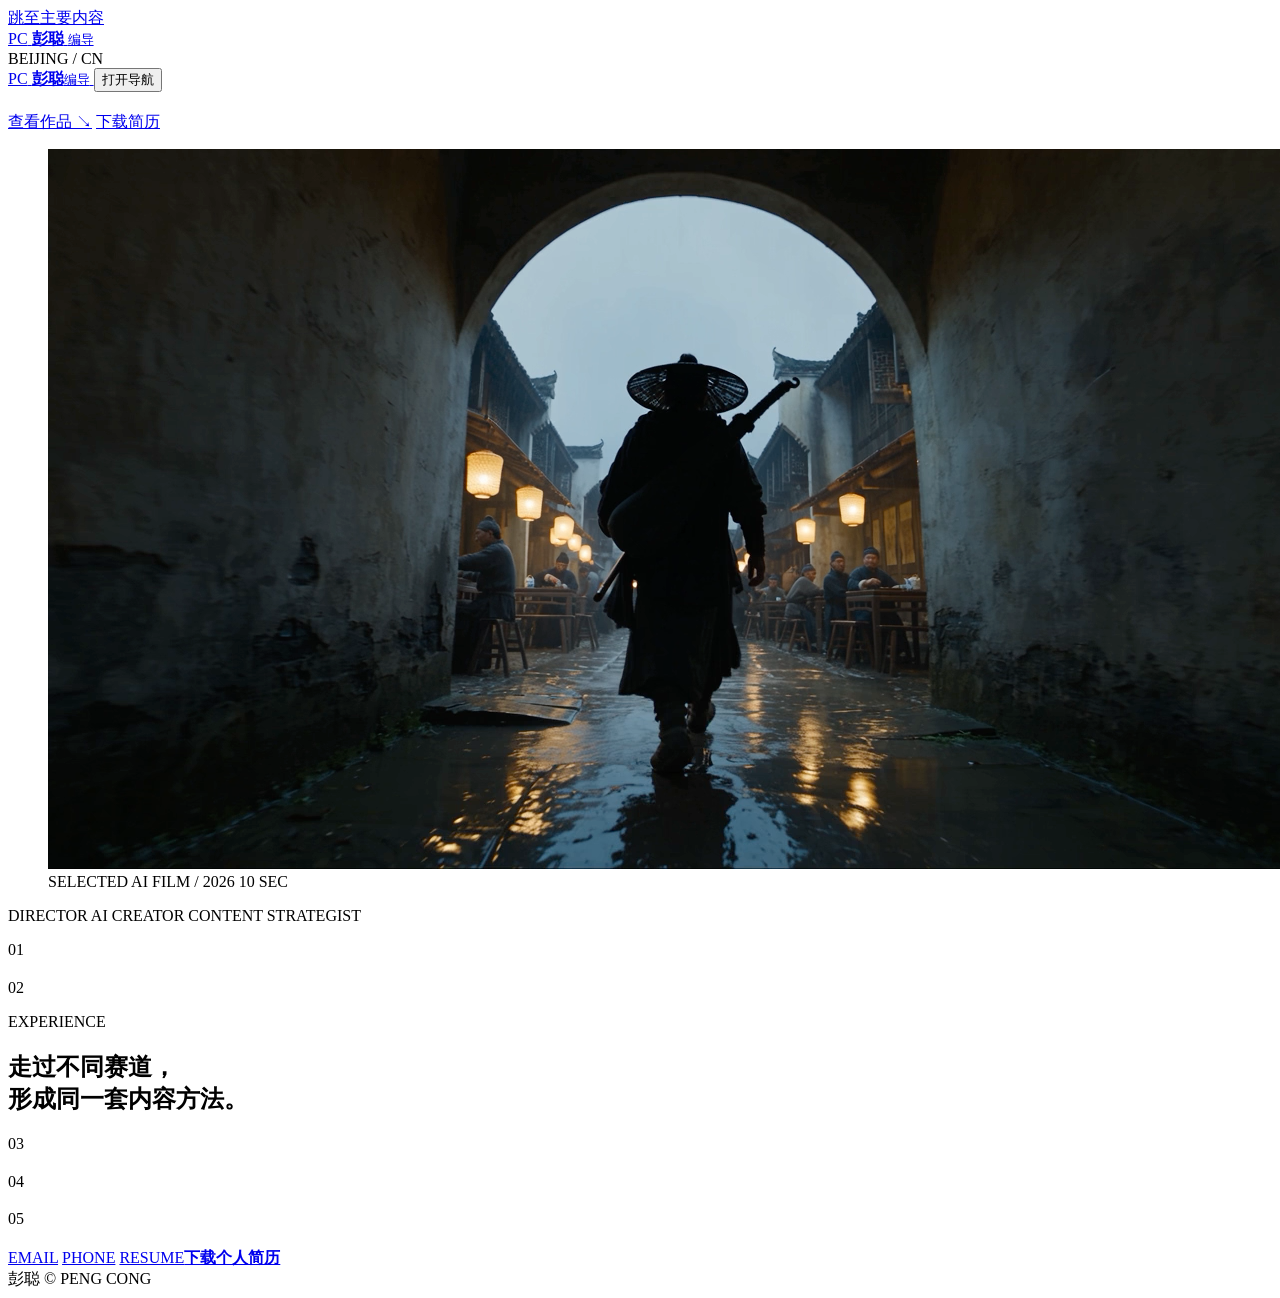
==== cinematic/index.html @ 682cf0a3 "Add cinematic style: cinematic/index.html" ====
<!doctype html>
<html lang="zh-CN">
  <head>
    <meta charset="UTF-8" />
    <meta name="viewport" content="width=device-width, initial-scale=1.0" />
    <meta name="theme-color" content="#e8ece9" />
    <meta name="description" content="彭聪的个人作品集：编导、AI 视频制作与 AI 独立游戏项目。" />
    <title>彭聪｜编导 · AI 创作作品集</title>
    <meta property="og:type" content="website" />
    <meta property="og:title" content="彭聪｜编导 · 电影杂志风格作品集" />
    <meta property="og:description" content="编导、AI 视频制作与 AI 独立游戏项目作品集，电影杂志风格版本。" />
    <meta property="og:url" content="https://shuaicongdian.github.io/pengcong-portfolio/cinematic/" />
    <meta property="og:image" content="https://shuaicongdian.github.io/pengcong-portfolio/assets/images/share-cover.png" />
    <meta property="og:image:width" content="1200" />
    <meta property="og:image:height" content="630" />
    <meta name="twitter:card" content="summary_large_image" />
    <link rel="icon" href="../assets/icons/favicon.svg" type="image/svg+xml" />
    <link rel="stylesheet" href="assets/styles.css" />
  </head>
  <body>
    <a class="skip-link" href="#main">跳至主要内容</a>

    <aside class="side-rail">
      <a class="rail-brand" href="#top" aria-label="返回首页">
        <span class="rail-brand__mark">PC</span>
        <span>
          <strong data-person-name>彭聪</strong>
          <small data-person-role>编导</small>
        </span>
      </a>

      <nav class="rail-nav" aria-label="主导航" data-nav></nav>

      <div class="rail-foot">
        <span>BEIJING / CN</span>
        <a href="mailto:3262348049@qq.com" data-email-link data-email-text></a>
      </div>
    </aside>

    <header class="mobile-header">
      <a class="rail-brand" href="#top">
        <span class="rail-brand__mark">PC</span>
        <span><strong data-person-name>彭聪</strong><small data-person-role>编导</small></span>
      </a>
      <button class="menu-toggle" type="button" aria-expanded="false" aria-controls="mobile-nav">
        <span></span><span></span><span class="sr-only">打开导航</span>
      </button>
      <nav class="mobile-nav" id="mobile-nav" data-mobile-nav></nav>
    </header>

    <div class="page">
      <main id="main">
        <section class="hero" id="top">
          <div class="hero__copy reveal">
            <p class="eyebrow" data-hero-eyebrow></p>
            <h1 data-style-b-title></h1>
            <p class="hero__intro" data-hero-intro></p>
            <div class="hero__actions">
              <a class="button button--dark" href="#work">查看作品 <span>↘</span></a>
              <a class="text-link" href="../assets/resume/彭聪-编导-简历.docx" download data-resume-link>下载简历</a>
            </div>
          </div>

          <figure class="hero__image reveal">
            <img src="../assets/images/ai-wuxia-demo-poster.png" alt="AI 武侠视频《雨夜古镇 · 少年侠客》画面" />
            <figcaption>
              <span>SELECTED AI FILM / 2026</span>
              <span>10 SEC</span>
            </figcaption>
          </figure>

          <div class="hero__index" aria-hidden="true">
            <span>DIRECTOR</span>
            <span>AI CREATOR</span>
            <span>CONTENT STRATEGIST</span>
          </div>
        </section>

        <section class="fact-strip" aria-label="核心成果" data-metrics></section>

        <section class="section intro" id="about">
          <header class="section-head reveal">
            <p class="section-number" data-about-number>01</p>
            <div>
              <p class="section-label" data-about-kicker></p>
              <h2 data-about-title></h2>
            </div>
          </header>

          <div class="intro__grid">
            <div class="intro__copy reveal" data-about-copy></div>
            <div class="intro__principles" data-principles></div>
          </div>

          <article class="education reveal" data-education></article>
        </section>

        <section class="section experience" id="experience">
          <header class="section-head reveal">
            <p class="section-number">02</p>
            <div>
              <p class="section-label">EXPERIENCE</p>
              <h2>走过不同赛道，<br />形成同一套内容方法。</h2>
            </div>
          </header>
          <div class="experience-list" data-experience></div>
        </section>

        <section class="section work" id="work">
          <header class="section-head section-head--split reveal">
            <div>
              <p class="section-number" data-work-number>03</p>
              <p class="section-label" data-work-kicker></p>
              <h2 data-work-title></h2>
            </div>
            <p data-work-intro></p>
          </header>
          <div class="work-list" data-works></div>
        </section>

        <section class="section ai" id="ai">
          <header class="section-head section-head--split reveal">
            <div>
              <p class="section-number" data-ai-number>04</p>
              <p class="section-label" data-ai-kicker></p>
              <h2 data-ai-title></h2>
            </div>
            <p data-ai-intro></p>
          </header>

          <div class="ai-feature" data-ai-video></div>
          <div class="ai-game" data-ai-game></div>
        </section>

        <section class="section skills" id="skills">
          <header class="section-head reveal">
            <p class="section-number" data-skill-number>05</p>
            <div>
              <p class="section-label" data-skills-kicker></p>
              <h2 data-skills-title></h2>
            </div>
          </header>
          <div class="skill-list" data-skills></div>
          <div class="tool-line reveal" data-platforms></div>
        </section>

        <section class="contact" id="contact">
          <div class="contact__inner reveal">
            <p class="section-label" data-contact-kicker></p>
            <h2 data-contact-title></h2>
            <p data-contact-text></p>
            <div class="contact__links">
              <a href="mailto:3262348049@qq.com" data-email-link><span>EMAIL</span><strong data-email-text></strong></a>
              <a href="tel:15623118896"><span>PHONE</span><strong data-phone-text></strong></a>
              <a href="../assets/resume/彭聪-编导-简历.docx" download data-resume-link><span>RESUME</span><strong>下载个人简历</strong></a>
            </div>
          </div>
        </section>
      </main>

      <footer class="footer">
        <span data-person-name>彭聪</span>
        <span>© <span data-current-year></span> PENG CONG</span>
        <span data-footer-tagline></span>
      </footer>
    </div>

    <script src="assets/content.js"></script>
    <script src="assets/main.js"></script>
  </body>
</html>
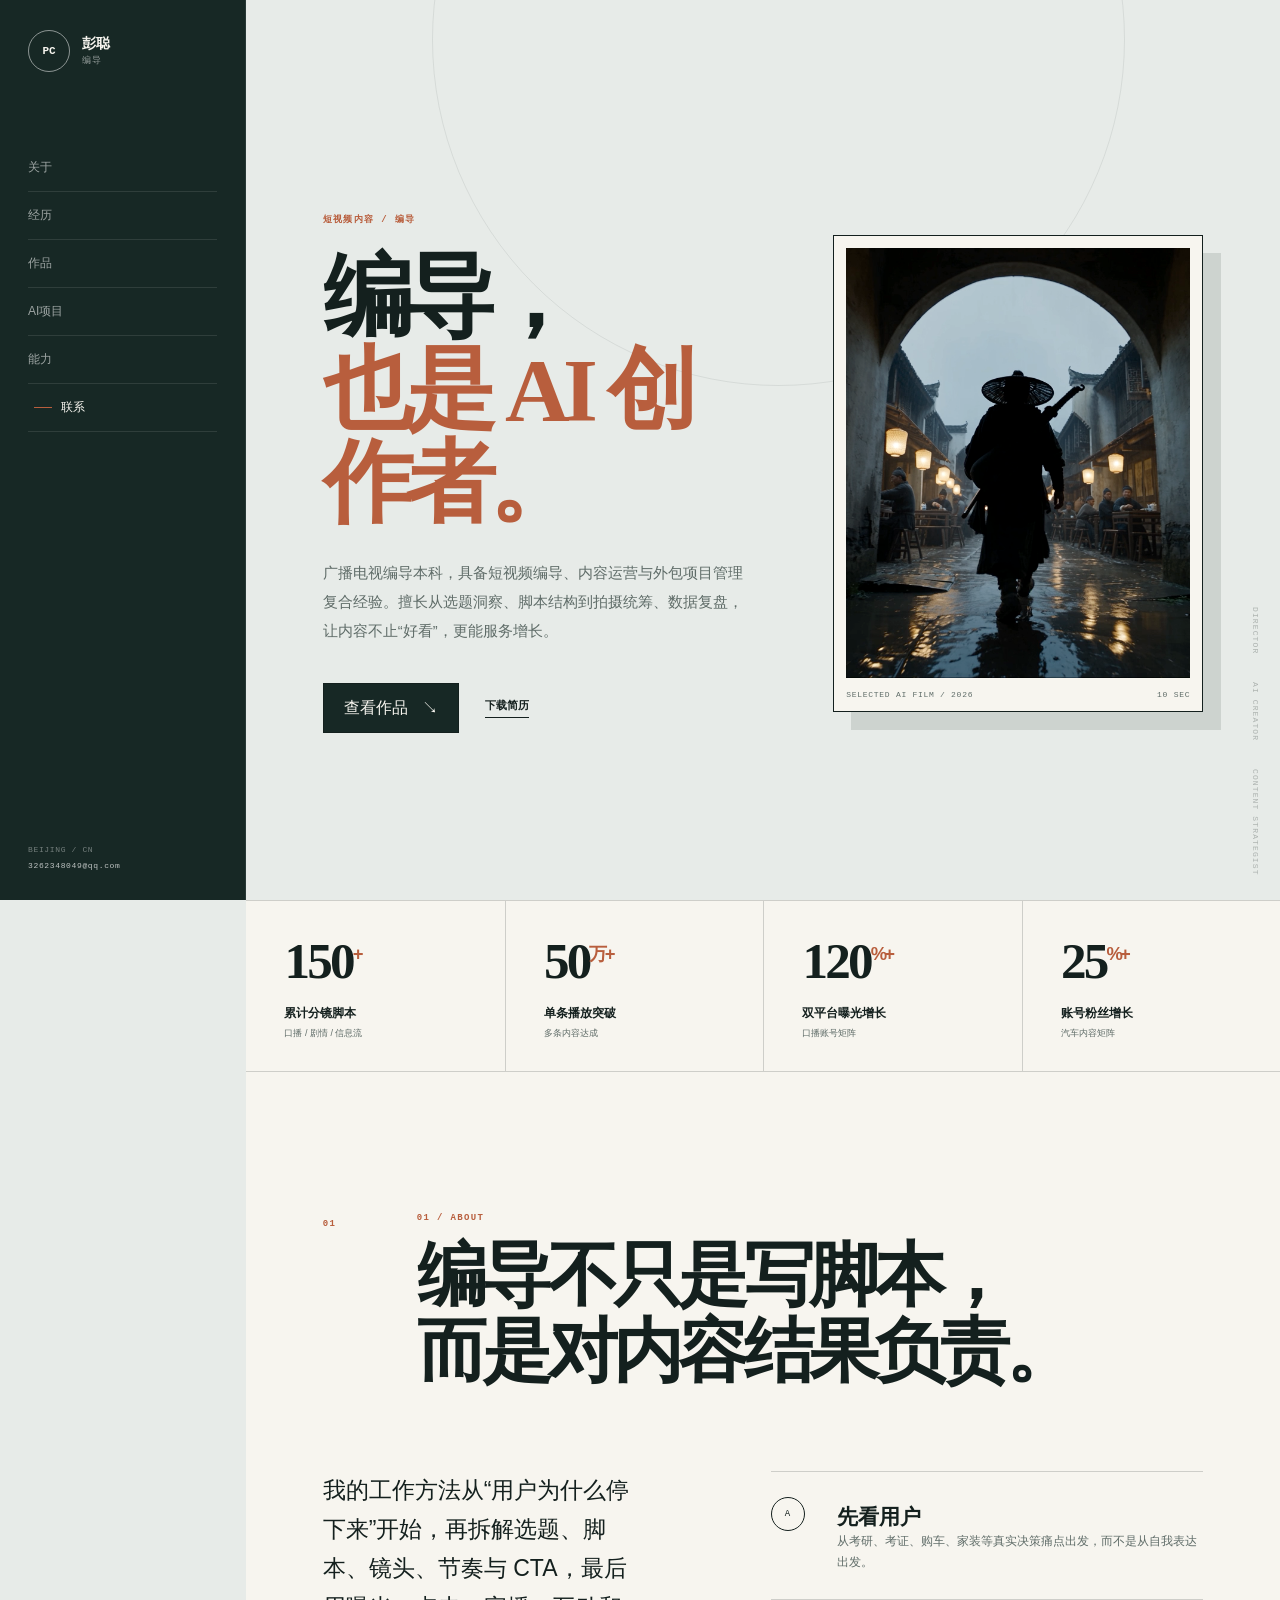
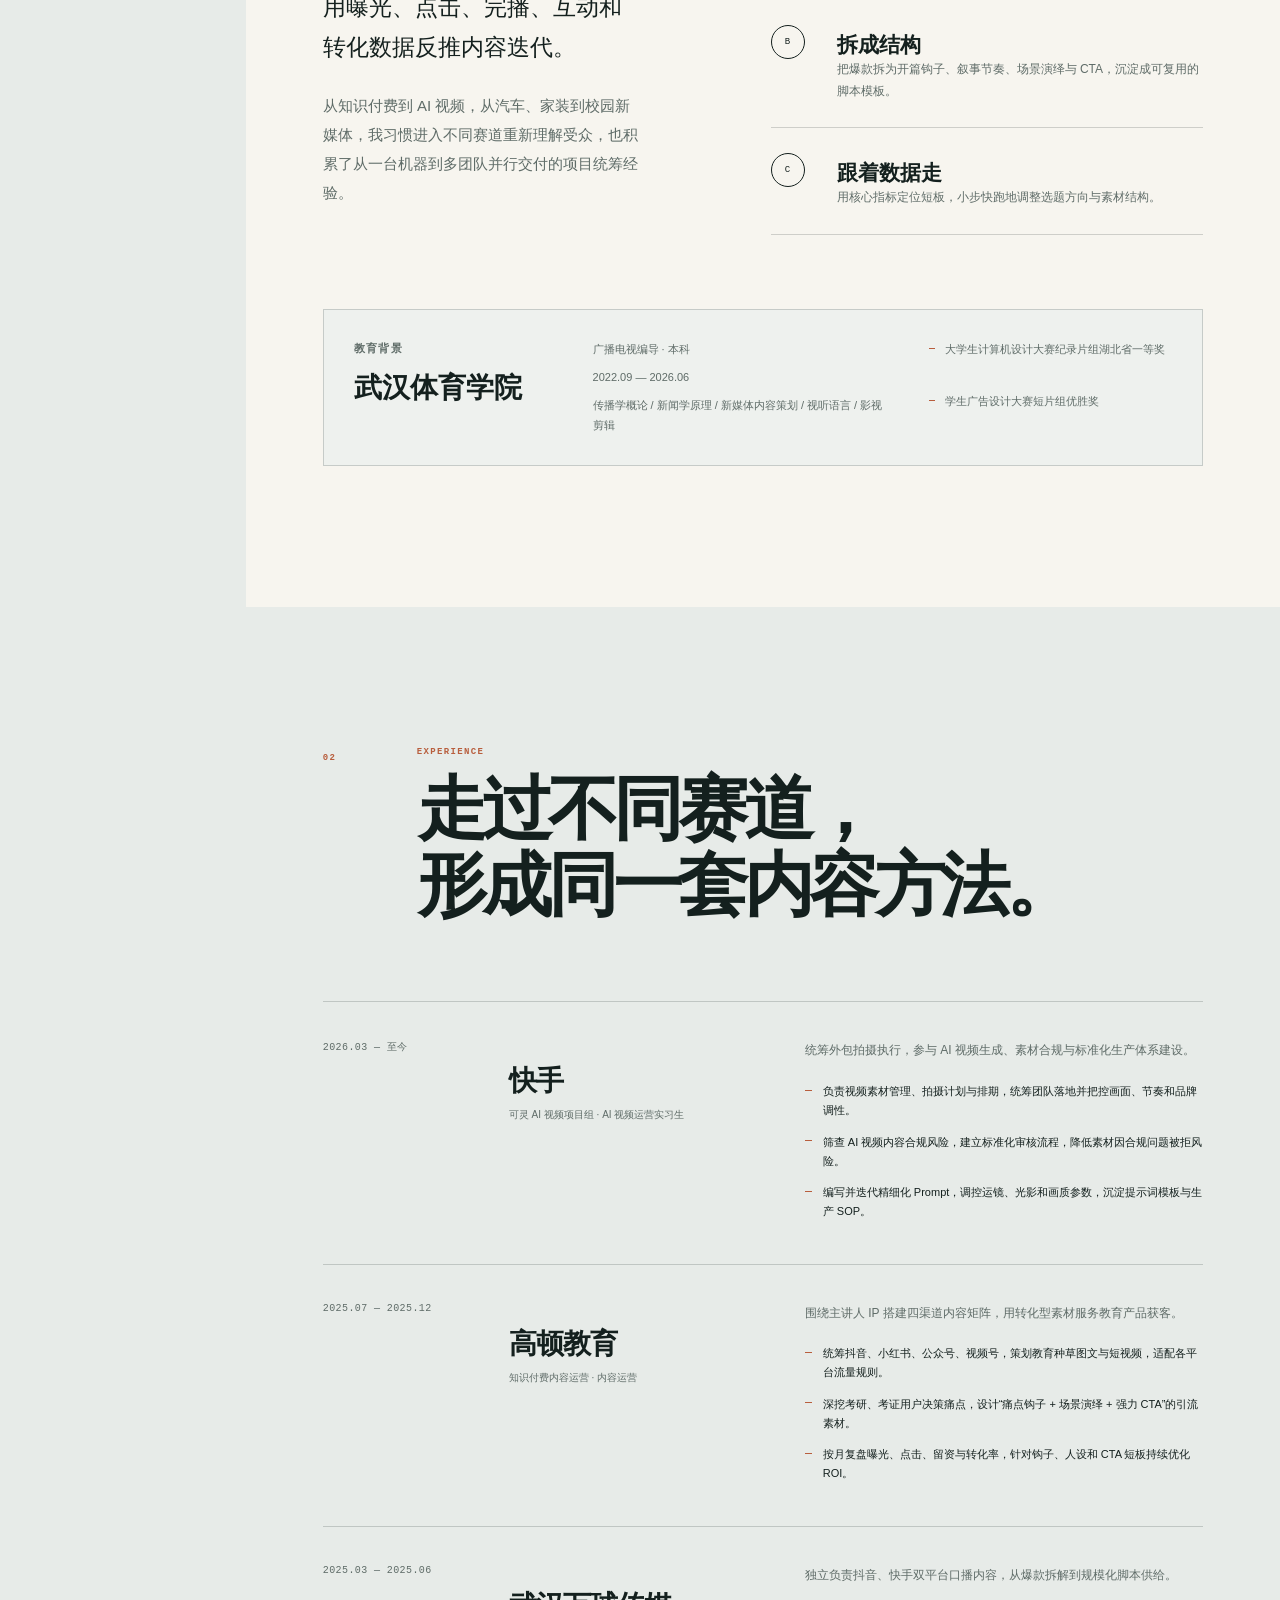
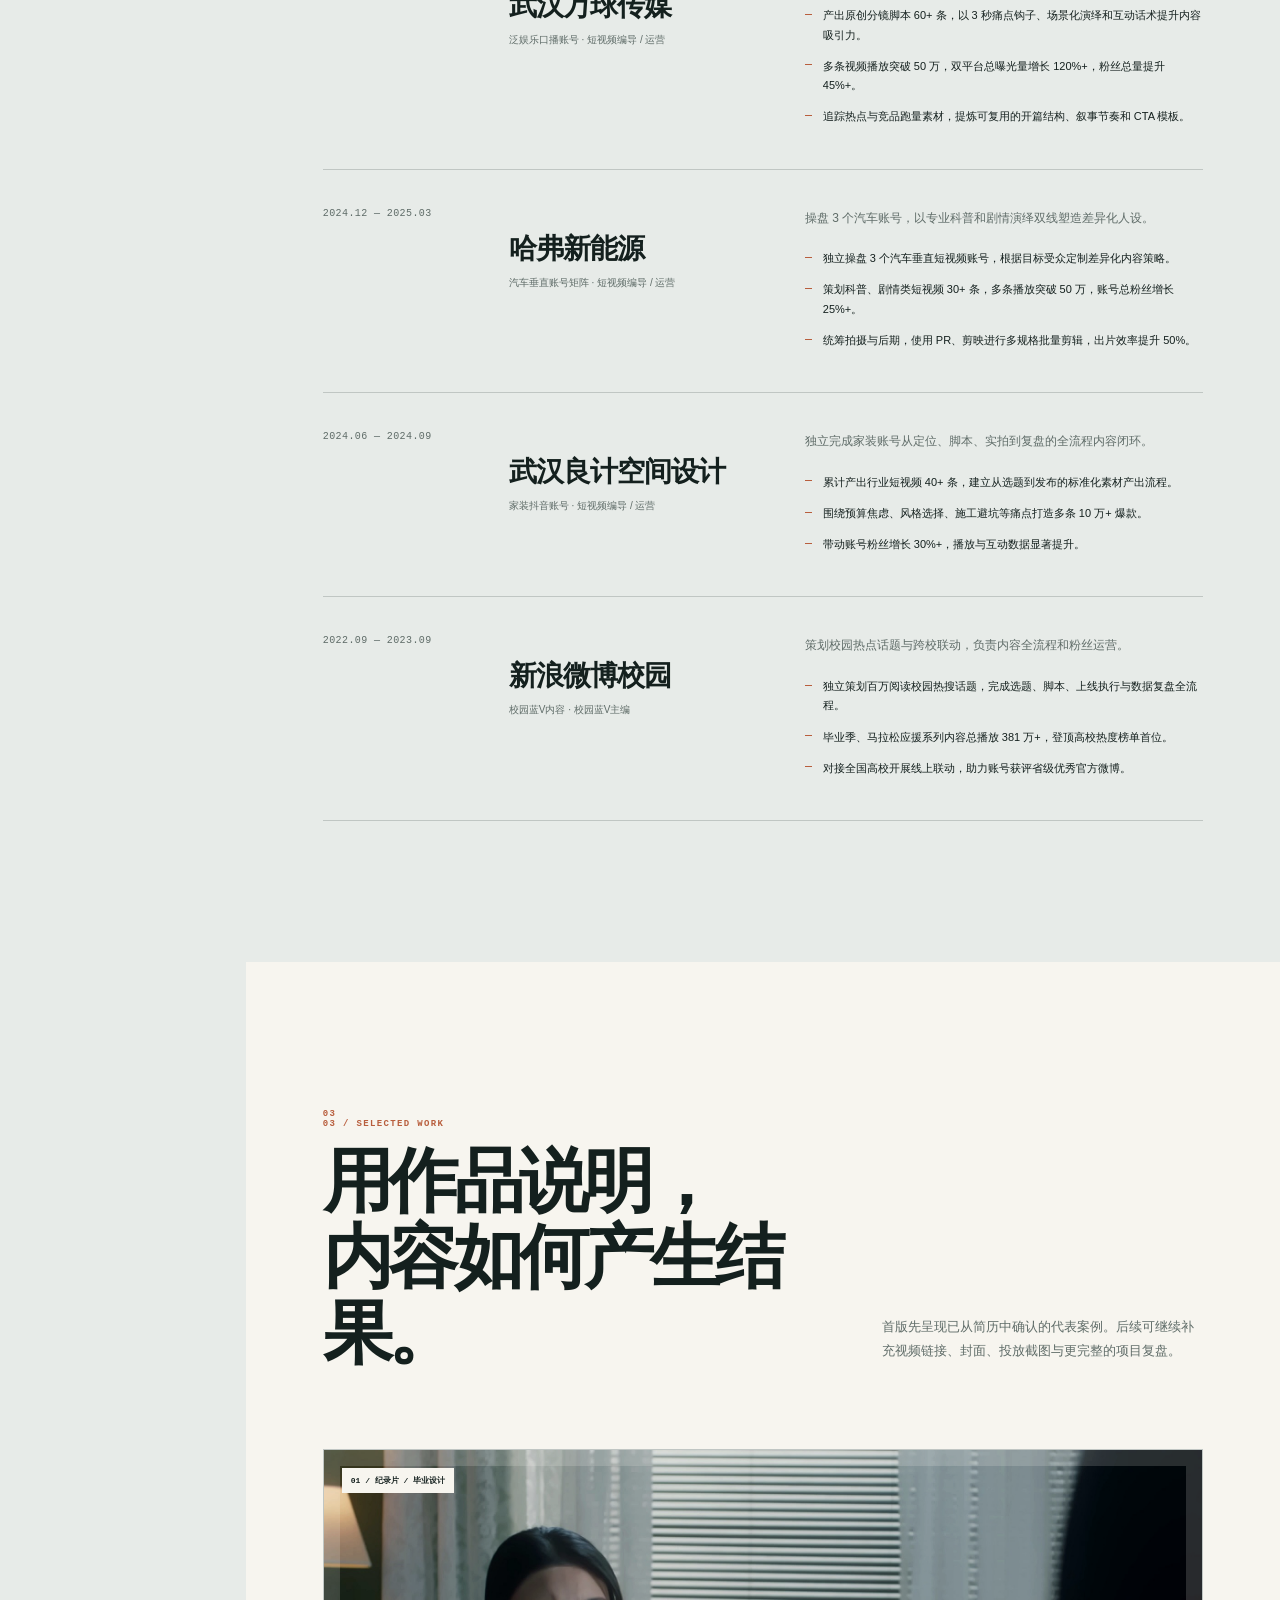
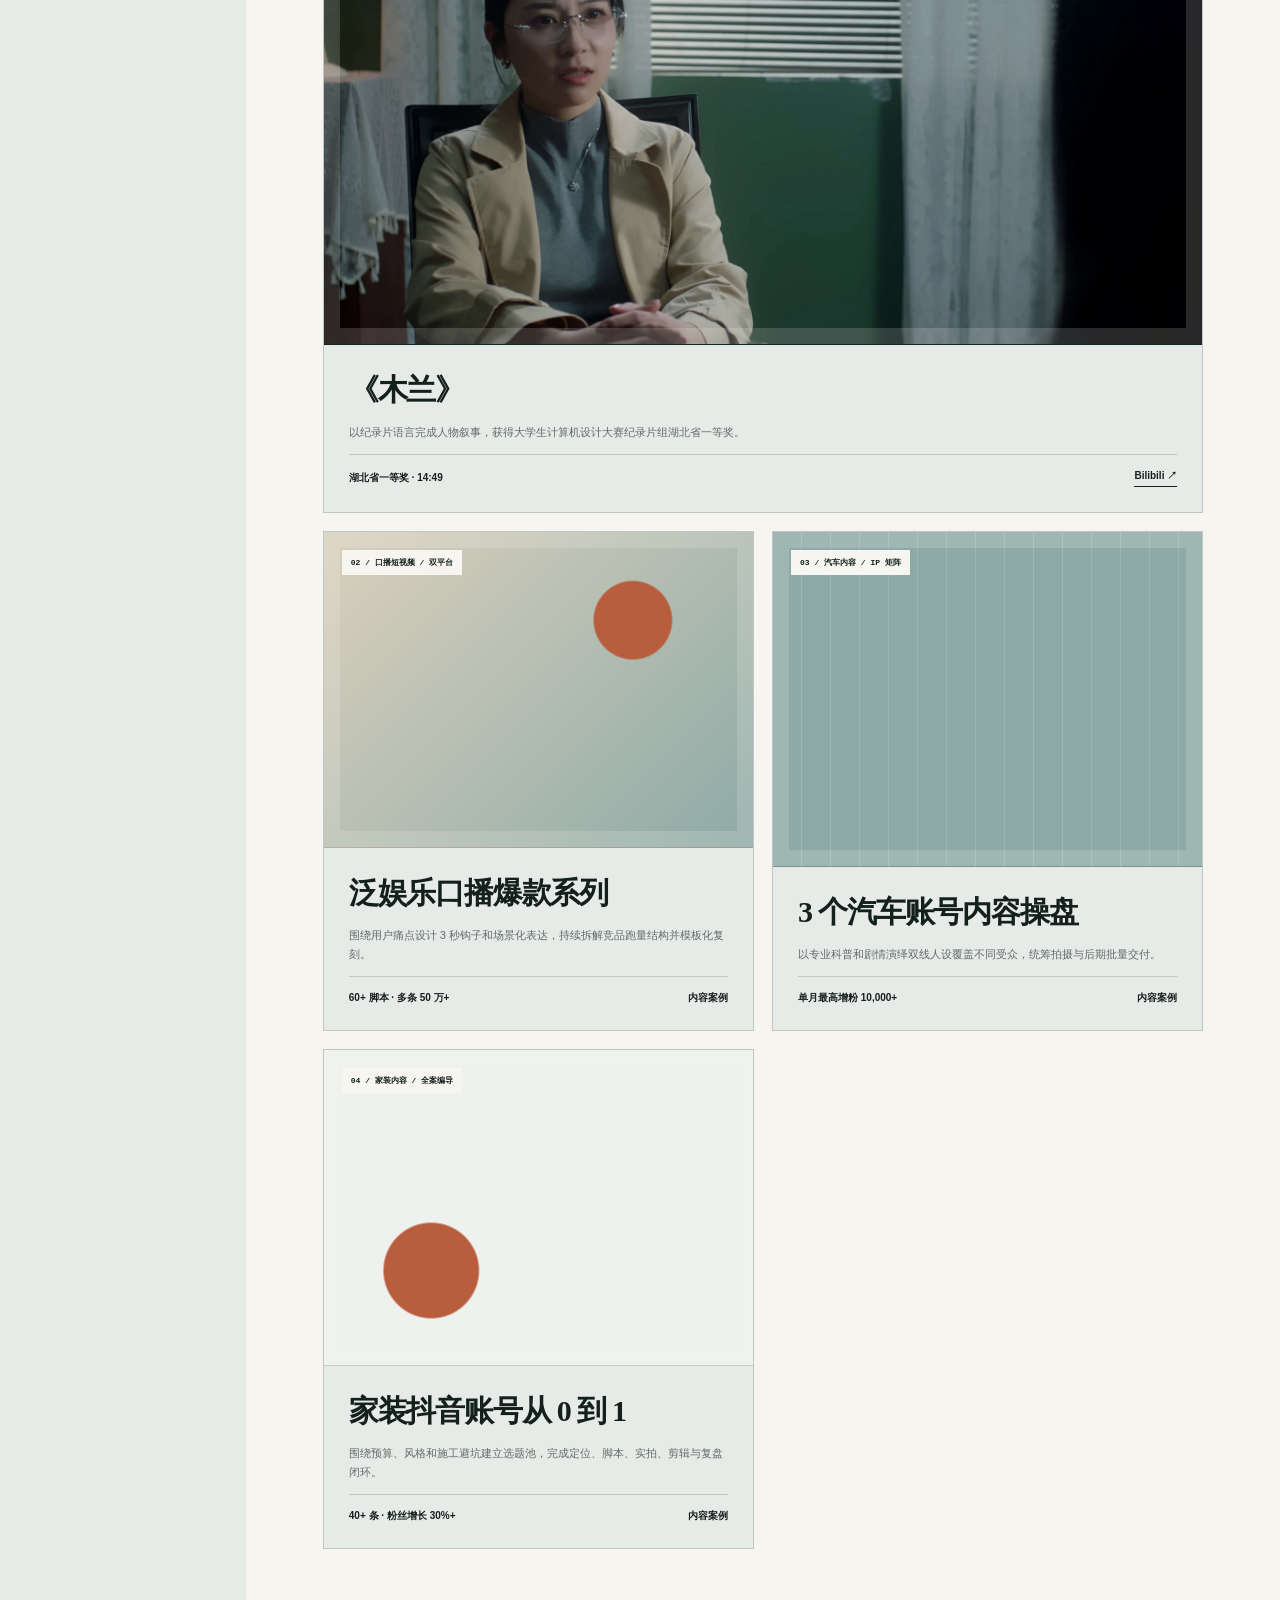
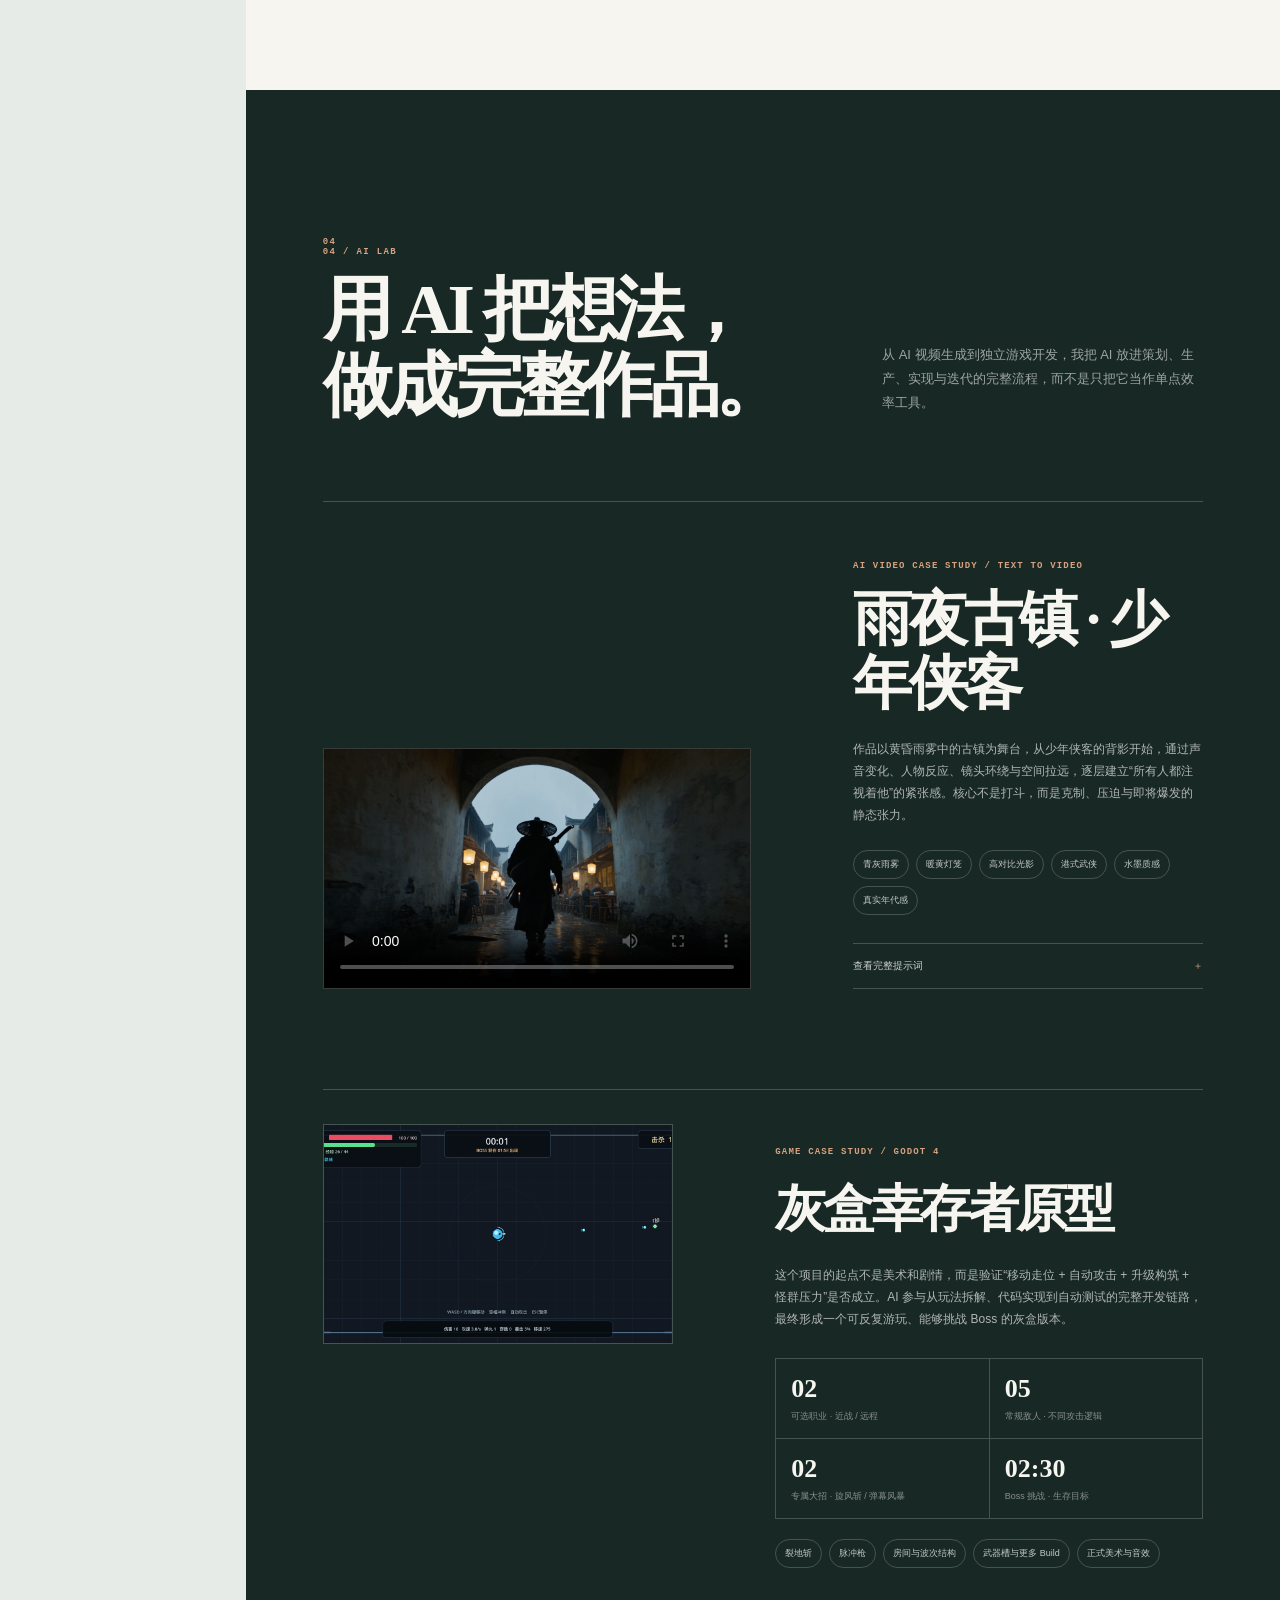
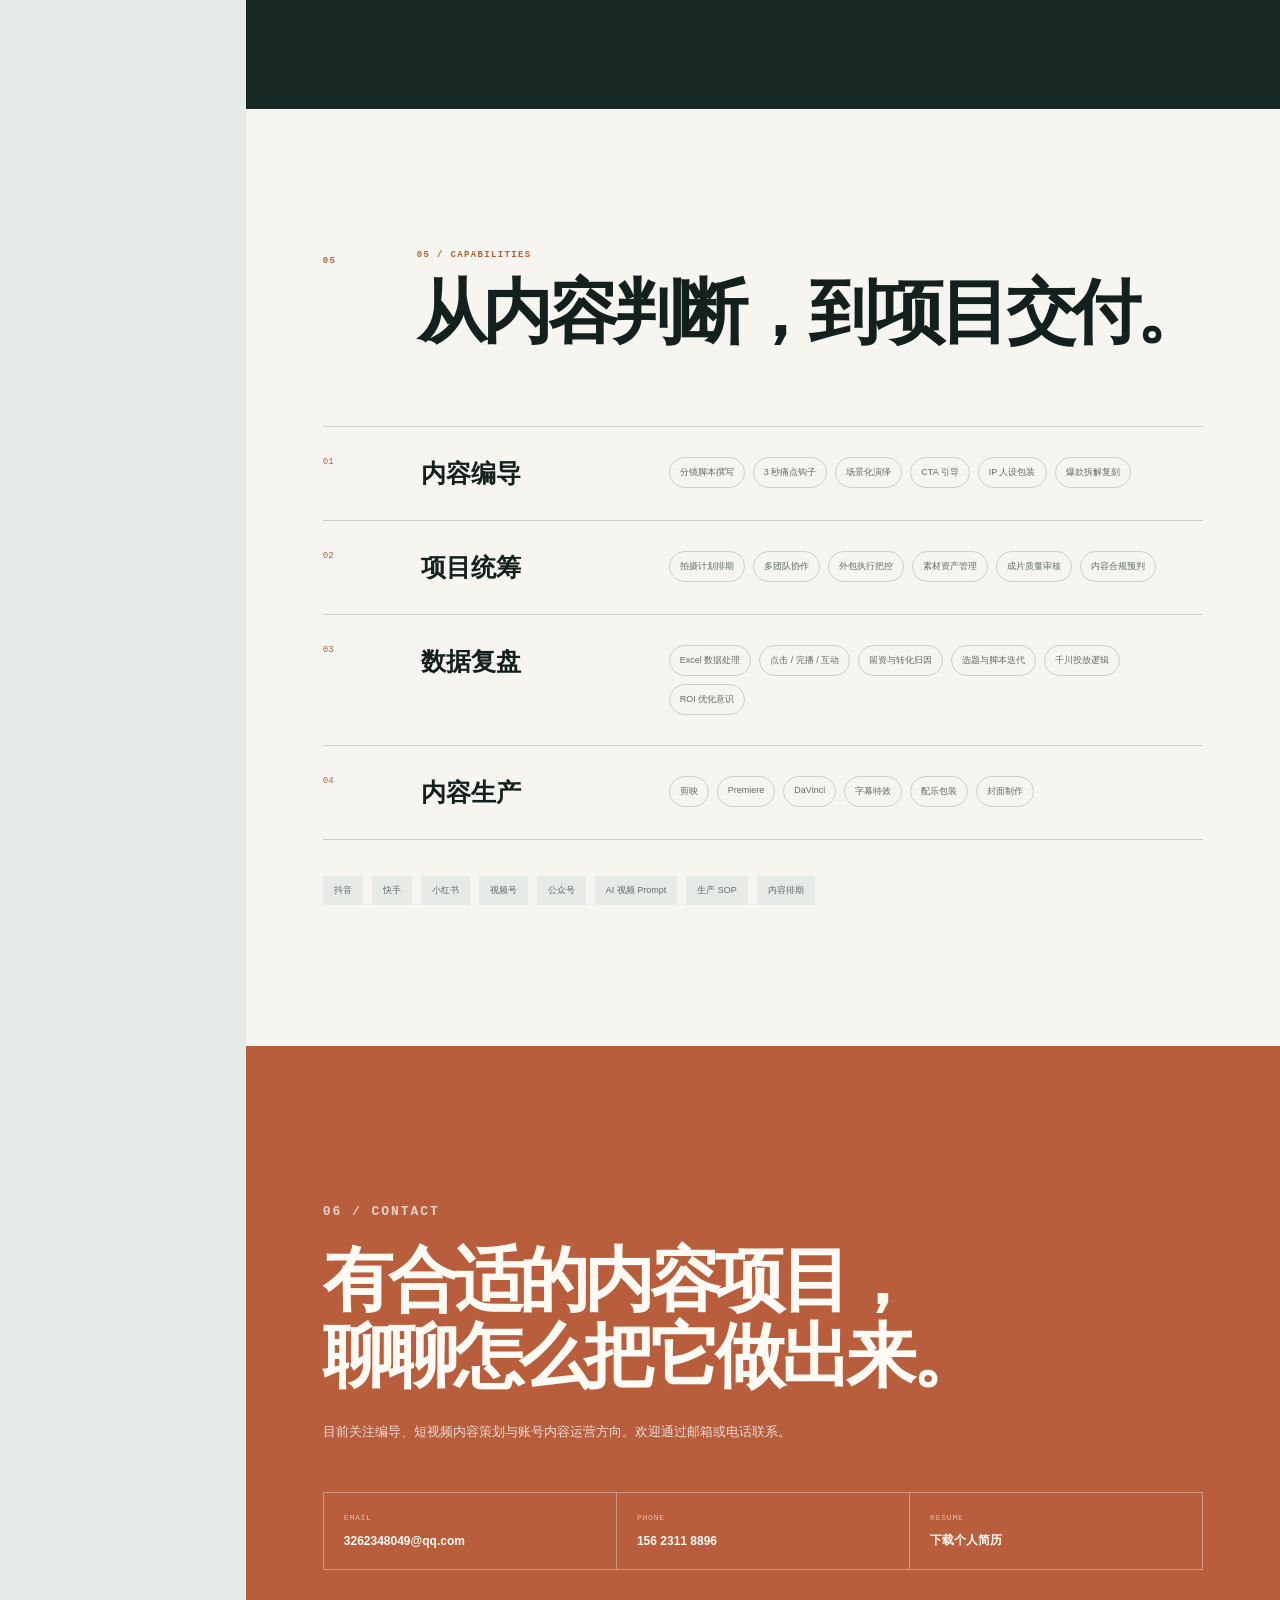
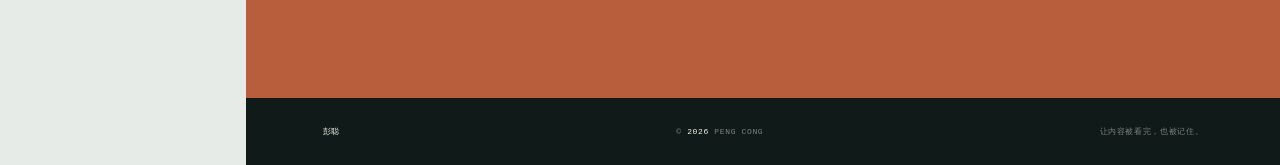
==== commit d5443746: "Version cinematic assets after Mulan still" ====
--- a/cinematic/index.html
+++ b/cinematic/index.html
@@ -15,7 +15,7 @@
     <meta property="og:image:height" content="630" />
     <meta name="twitter:card" content="summary_large_image" />
     <link rel="icon" href="../assets/icons/favicon.svg" type="image/svg+xml" />
-    <link rel="stylesheet" href="assets/styles.css" />
+    <link rel="stylesheet" href="assets/styles.css?v=20260910" />
   </head>
   <body>
     <a class="skip-link" href="#main">跳至主要内容</a>
@@ -165,7 +165,7 @@
       </footer>
     </div>
 
-    <script src="assets/content.js"></script>
-    <script src="assets/main.js"></script>
+    <script src="assets/content.js?v=20260910"></script>
+    <script src="assets/main.js?v=20260910"></script>
   </body>
 </html>
--- a/cinematic/assets/styles.css
+++ b/cinematic/assets/styles.css
@@ -0,0 +1,1387 @@
+:root {
+  --canvas: #e7ebe8;
+  --paper: #f7f5ef;
+  --paper-cool: #eef1ee;
+  --ink: #14201e;
+  --ink-soft: #5f6c68;
+  --mist: #8eaaa6;
+  --deep: #172825;
+  --copper: #b85e3d;
+  --line: rgba(20, 32, 30, 0.18);
+  --line-light: rgba(255, 255, 255, 0.2);
+  --rail: 246px;
+  --ease: cubic-bezier(0.22, 1, 0.36, 1);
+  --font-body: "Avenir Next", "PingFang SC", "Hiragino Sans GB", "Microsoft YaHei", sans-serif;
+  --font-serif: "Songti SC", "STSong", "Noto Serif CJK SC", "Times New Roman", serif;
+  --font-mono: "SFMono-Regular", "Roboto Mono", "Courier New", monospace;
+}
+
+* {
+  box-sizing: border-box;
+}
+
+html {
+  scroll-behavior: smooth;
+  scroll-padding-top: 28px;
+}
+
+body {
+  margin: 0;
+  background: var(--canvas);
+  color: var(--ink);
+  font-family: var(--font-body);
+  -webkit-font-smoothing: antialiased;
+}
+
+body.menu-open {
+  overflow: hidden;
+}
+
+p,
+h1,
+h2,
+h3,
+h4 {
+  margin: 0;
+}
+
+a {
+  color: inherit;
+  text-decoration: none;
+}
+
+button,
+input,
+textarea {
+  font: inherit;
+}
+
+img {
+  display: block;
+  max-width: 100%;
+}
+
+::selection {
+  background: var(--mist);
+  color: var(--ink);
+}
+
+.sr-only {
+  position: absolute;
+  width: 1px;
+  height: 1px;
+  padding: 0;
+  margin: -1px;
+  overflow: hidden;
+  clip: rect(0, 0, 0, 0);
+  white-space: nowrap;
+  border: 0;
+}
+
+.skip-link {
+  position: fixed;
+  top: 10px;
+  left: 10px;
+  z-index: 1000;
+  padding: 10px 14px;
+  background: var(--ink);
+  color: var(--paper);
+  font-size: 12px;
+  transform: translateY(-150%);
+}
+
+.skip-link:focus {
+  transform: translateY(0);
+}
+
+.side-rail {
+  position: fixed;
+  inset: 0 auto 0 0;
+  z-index: 100;
+  display: flex;
+  width: var(--rail);
+  flex-direction: column;
+  padding: 30px 28px;
+  border-right: 1px solid rgba(255, 255, 255, 0.08);
+  background: var(--deep);
+  color: var(--paper);
+}
+
+.rail-brand {
+  display: flex;
+  align-items: center;
+  gap: 12px;
+  width: max-content;
+}
+
+.rail-brand__mark {
+  display: grid;
+  place-items: center;
+  width: 42px;
+  height: 42px;
+  border: 1px solid rgba(255, 255, 255, 0.5);
+  border-radius: 50%;
+  font-family: var(--font-mono);
+  font-size: 11px;
+  font-weight: 800;
+}
+
+.rail-brand > span:last-child {
+  display: flex;
+  flex-direction: column;
+  gap: 1px;
+}
+
+.rail-brand strong {
+  font-size: 14px;
+}
+
+.rail-brand small {
+  color: rgba(255, 255, 255, 0.54);
+  font-size: 9px;
+  letter-spacing: 0.16em;
+}
+
+.rail-nav {
+  display: grid;
+  gap: 0;
+  margin-top: 72px;
+}
+
+.rail-nav a {
+  position: relative;
+  display: flex;
+  align-items: center;
+  min-height: 48px;
+  border-bottom: 1px solid rgba(255, 255, 255, 0.1);
+  color: rgba(255, 255, 255, 0.58);
+  font-size: 12px;
+  transition: color 180ms ease, padding-left 220ms var(--ease);
+}
+
+.rail-nav a::before {
+  width: 0;
+  height: 1px;
+  margin-right: 0;
+  background: var(--copper);
+  content: "";
+  transition: width 220ms var(--ease), margin-right 220ms var(--ease);
+}
+
+.rail-nav a:hover,
+.rail-nav a.is-active {
+  padding-left: 6px;
+  color: var(--paper);
+}
+
+.rail-nav a:hover::before,
+.rail-nav a.is-active::before {
+  width: 18px;
+  margin-right: 9px;
+}
+
+.rail-foot {
+  display: grid;
+  gap: 7px;
+  margin-top: auto;
+  color: rgba(255, 255, 255, 0.4);
+  font-family: var(--font-mono);
+  font-size: 8px;
+  letter-spacing: 0.08em;
+}
+
+.rail-foot a {
+  overflow: hidden;
+  color: rgba(255, 255, 255, 0.72);
+  text-overflow: ellipsis;
+}
+
+.mobile-header,
+.mobile-nav {
+  display: none;
+}
+
+.page {
+  min-width: 0;
+  margin-left: var(--rail);
+}
+
+.hero {
+  position: relative;
+  display: grid;
+  grid-template-columns: minmax(0, 1.08fr) minmax(370px, 0.92fr);
+  gap: clamp(48px, 7vw, 110px);
+  align-items: center;
+  min-height: 100svh;
+  padding: clamp(72px, 8vw, 130px) clamp(40px, 6vw, 92px) 56px;
+  overflow: hidden;
+}
+
+.hero::before {
+  position: absolute;
+  top: -24vw;
+  left: 18%;
+  width: 54vw;
+  height: 54vw;
+  border: 1px solid rgba(20, 32, 30, 0.08);
+  border-radius: 50%;
+  content: "";
+}
+
+.hero__copy {
+  position: relative;
+  z-index: 2;
+}
+
+.eyebrow,
+.section-label,
+.section-number {
+  color: var(--copper);
+  font-family: var(--font-mono);
+  font-size: 9px;
+  font-weight: 800;
+  letter-spacing: 0.15em;
+}
+
+.hero h1 {
+  max-width: 800px;
+  margin-top: 24px;
+  font-family: var(--font-serif);
+  font-size: clamp(58px, 7vw, 108px);
+  font-weight: 700;
+  letter-spacing: -0.075em;
+  line-height: 1.04;
+}
+
+.hero h1 em {
+  display: block;
+  color: var(--copper);
+  font-style: normal;
+}
+
+.hero__intro {
+  max-width: 670px;
+  margin-top: 30px;
+  color: var(--ink-soft);
+  font-size: clamp(14px, 1.15vw, 17px);
+  line-height: 1.95;
+}
+
+.hero__actions {
+  display: flex;
+  align-items: center;
+  gap: 26px;
+  margin-top: 38px;
+}
+
+.button {
+  display: inline-flex;
+  align-items: center;
+  justify-content: center;
+  gap: 14px;
+  min-height: 50px;
+  padding: 0 20px;
+  border: 1px solid var(--ink);
+  transition:
+    background-color 220ms ease,
+    color 220ms ease,
+    transform 220ms var(--ease);
+}
+
+.button:hover {
+  transform: translateY(-3px);
+}
+
+.button--dark {
+  background: var(--deep);
+  color: var(--paper);
+}
+
+.button--dark:hover {
+  background: var(--copper);
+}
+
+.text-link {
+  padding-bottom: 4px;
+  border-bottom: 1px solid var(--ink);
+  font-size: 11px;
+  font-weight: 700;
+}
+
+.hero__image {
+  position: relative;
+  z-index: 2;
+  margin: 0;
+  padding: 12px;
+  border: 1px solid var(--ink);
+  background: var(--paper);
+  box-shadow: 18px 18px 0 rgba(20, 32, 30, 0.12);
+}
+
+.hero__image img {
+  width: 100%;
+  aspect-ratio: 4 / 5;
+  object-fit: cover;
+  filter: saturate(0.75) contrast(1.05);
+}
+
+.hero__image figcaption {
+  display: flex;
+  justify-content: space-between;
+  gap: 20px;
+  padding-top: 12px;
+  color: var(--ink-soft);
+  font-family: var(--font-mono);
+  font-size: 8px;
+  letter-spacing: 0.09em;
+}
+
+.hero__index {
+  position: absolute;
+  right: 20px;
+  bottom: 24px;
+  display: flex;
+  gap: 28px;
+  color: rgba(20, 32, 30, 0.28);
+  font-family: var(--font-mono);
+  font-size: 8px;
+  letter-spacing: 0.14em;
+  writing-mode: vertical-rl;
+}
+
+.fact-strip {
+  display: grid;
+  grid-template-columns: repeat(4, 1fr);
+  border-top: 1px solid var(--line);
+  border-bottom: 1px solid var(--line);
+  background: var(--paper);
+}
+
+.fact {
+  min-height: 170px;
+  padding: 30px clamp(22px, 3vw, 48px);
+  border-left: 1px solid var(--line);
+}
+
+.fact:first-child {
+  border-left: 0;
+}
+
+.fact strong {
+  display: block;
+  font-family: var(--font-serif);
+  font-size: clamp(38px, 4vw, 58px);
+  font-weight: 700;
+  letter-spacing: -0.055em;
+}
+
+.fact strong sup {
+  color: var(--copper);
+  font-family: var(--font-body);
+  font-size: 0.36em;
+}
+
+.fact span {
+  display: block;
+  margin-top: 15px;
+  font-size: 12px;
+  font-weight: 750;
+}
+
+.fact small {
+  display: block;
+  margin-top: 5px;
+  color: var(--ink-soft);
+  font-size: 9px;
+}
+
+.section {
+  padding: clamp(100px, 11vw, 170px) clamp(32px, 6vw, 92px);
+}
+
+.section-head {
+  display: grid;
+  grid-template-columns: 70px 1fr;
+  gap: 24px;
+  align-items: start;
+}
+
+.section-number {
+  padding-top: 6px;
+}
+
+.section-head h2,
+.contact h2 {
+  max-width: 970px;
+  margin-top: 14px;
+  font-family: var(--font-serif);
+  font-size: clamp(44px, 5.5vw, 82px);
+  font-weight: 700;
+  letter-spacing: -0.065em;
+  line-height: 1.08;
+}
+
+.section-head h2 {
+  white-space: pre-line;
+}
+
+.section-head--split {
+  grid-template-columns: minmax(0, 1.25fr) minmax(280px, 0.75fr);
+  align-items: end;
+}
+
+.section-head--split > p {
+  max-width: 460px;
+  padding-bottom: 8px;
+  color: var(--ink-soft);
+  font-size: 13px;
+  line-height: 1.85;
+}
+
+.intro {
+  background: var(--paper);
+}
+
+.intro__grid {
+  display: grid;
+  grid-template-columns: minmax(0, 0.85fr) minmax(0, 1.15fr);
+  gap: clamp(70px, 10vw, 150px);
+  margin-top: 82px;
+}
+
+.intro__copy {
+  display: grid;
+  gap: 24px;
+  align-content: start;
+}
+
+.intro__copy p {
+  color: var(--ink-soft);
+  font-size: 15px;
+  line-height: 1.95;
+}
+
+.intro__copy p:first-child {
+  color: var(--ink);
+  font-size: clamp(20px, 1.8vw, 29px);
+  line-height: 1.7;
+}
+
+.intro__principles {
+  display: grid;
+}
+
+.principle {
+  display: grid;
+  grid-template-columns: 46px 1fr;
+  gap: 12px 20px;
+  padding: 25px 0;
+  border-top: 1px solid var(--line);
+}
+
+.principle:last-child {
+  border-bottom: 1px solid var(--line);
+}
+
+.principle__index {
+  display: grid;
+  place-items: center;
+  width: 34px;
+  height: 34px;
+  border: 1px solid var(--ink);
+  border-radius: 50%;
+  font-family: var(--font-mono);
+  font-size: 9px;
+}
+
+.principle h3 {
+  padding-top: 6px;
+  font-family: var(--font-serif);
+  font-size: 21px;
+}
+
+.principle p {
+  grid-column: 2;
+  color: var(--ink-soft);
+  font-size: 12px;
+  line-height: 1.8;
+}
+
+.education {
+  display: grid;
+  grid-template-columns: 0.8fr 1.2fr 1fr;
+  gap: 44px;
+  margin-top: 74px;
+  padding: 30px;
+  border: 1px solid var(--line);
+  background: var(--paper-cool);
+}
+
+.education__label {
+  color: var(--copper);
+  font-family: var(--font-mono);
+  font-size: 9px;
+  font-weight: 800;
+  letter-spacing: 0.12em;
+}
+
+.education h3 {
+  margin-top: 10px;
+  font-family: var(--font-serif);
+  font-size: 28px;
+}
+
+.education p,
+.education li {
+  color: var(--ink-soft);
+  font-size: 11px;
+  line-height: 1.75;
+}
+
+.education__details,
+.education__honors {
+  display: grid;
+  gap: 9px;
+}
+
+.education__honors {
+  margin: 0;
+  padding: 0;
+  list-style: none;
+}
+
+.education__honors li {
+  position: relative;
+  padding-left: 16px;
+}
+
+.education__honors li::before {
+  position: absolute;
+  top: 0.7em;
+  left: 0;
+  width: 6px;
+  height: 1px;
+  background: var(--copper);
+  content: "";
+}
+
+.experience {
+  background: var(--canvas);
+}
+
+.experience-list {
+  margin-top: 78px;
+}
+
+.experience-item {
+  display: grid;
+  grid-template-columns: 150px 260px 1fr;
+  gap: 36px;
+  padding: 38px 0 42px;
+  border-top: 1px solid var(--line);
+}
+
+.experience-item:last-child {
+  border-bottom: 1px solid var(--line);
+}
+
+.experience-item__date {
+  color: var(--ink-soft);
+  font-family: var(--font-mono);
+  font-size: 10px;
+  letter-spacing: 0.04em;
+}
+
+.experience-item__company h3 {
+  margin-top: 22px;
+  font-family: var(--font-serif);
+  font-size: 28px;
+  letter-spacing: -0.035em;
+}
+
+.experience-item__company p {
+  margin-top: 8px;
+  color: var(--ink-soft);
+  font-size: 10px;
+}
+
+.experience-item__content > p {
+  color: var(--ink-soft);
+  font-size: 12px;
+  line-height: 1.8;
+}
+
+.experience-item__content ul {
+  display: grid;
+  gap: 12px;
+  margin: 20px 0 0;
+  padding: 0;
+  list-style: none;
+}
+
+.experience-item__content li {
+  position: relative;
+  padding-left: 18px;
+  color: var(--ink);
+  font-size: 11px;
+  line-height: 1.75;
+}
+
+.experience-item__content li::before {
+  position: absolute;
+  top: 0.7em;
+  left: 0;
+  width: 7px;
+  height: 1px;
+  background: var(--copper);
+  content: "";
+}
+
+.work {
+  background: var(--paper);
+}
+
+.work-list {
+  display: grid;
+  grid-template-columns: repeat(2, 1fr);
+  gap: 18px;
+  margin-top: 78px;
+}
+
+.work-item {
+  position: relative;
+  display: flex;
+  min-height: 500px;
+  flex-direction: column;
+  overflow: hidden;
+  border: 1px solid var(--line);
+  background: var(--canvas);
+}
+
+.work-item--large {
+  grid-column: 1 / -1;
+  min-height: 620px;
+}
+
+.work-item__visual {
+  position: relative;
+  min-height: 260px;
+  flex: 1;
+  overflow: hidden;
+  border-bottom: 1px solid var(--line);
+  background: var(--deep);
+}
+
+.work-item--large .work-item__visual {
+  min-height: 390px;
+}
+
+.work-item__visual img {
+  width: 100%;
+  height: 100%;
+  object-fit: cover;
+  filter: saturate(0.74) contrast(1.05);
+  transition: transform 800ms var(--ease);
+}
+
+.work-item:hover .work-item__visual img {
+  transform: scale(1.025);
+}
+
+.work-item__visual::after {
+  position: absolute;
+  inset: 0;
+  border: 16px solid rgba(247, 245, 239, 0.16);
+  content: "";
+  pointer-events: none;
+}
+
+.work-item--oral .work-item__visual {
+  background:
+    radial-gradient(circle at 72% 28%, var(--copper) 0 10%, transparent 10.5%),
+    linear-gradient(135deg, #dad0bd, #8eaaa6);
+}
+
+.work-item--auto .work-item__visual {
+  background:
+    repeating-linear-gradient(90deg, transparent 0 28px, rgba(255, 255, 255, 0.14) 28px 29px),
+    var(--mist);
+}
+
+.work-item--home .work-item__visual {
+  background:
+    radial-gradient(circle at 25% 70%, var(--copper) 0 12%, transparent 12.5%),
+    var(--paper-cool);
+}
+
+.work-item__visual span {
+  position: absolute;
+  top: 18px;
+  left: 18px;
+  z-index: 1;
+  padding: 7px 9px;
+  background: var(--paper);
+  color: var(--ink);
+  font-family: var(--font-mono);
+  font-size: 8px;
+  font-weight: 800;
+}
+
+.work-item__body {
+  display: grid;
+  gap: 12px;
+  padding: 25px;
+}
+
+.work-item__body h3 {
+  font-family: var(--font-serif);
+  font-size: 30px;
+  letter-spacing: -0.04em;
+}
+
+.work-item__body > p {
+  max-width: 690px;
+  color: var(--ink-soft);
+  font-size: 11px;
+  line-height: 1.75;
+}
+
+.work-item__meta {
+  display: flex;
+  align-items: center;
+  justify-content: space-between;
+  gap: 20px;
+  padding-top: 14px;
+  border-top: 1px solid var(--line);
+  font-size: 10px;
+  font-weight: 750;
+}
+
+.work-item__meta a {
+  padding-bottom: 3px;
+  border-bottom: 1px solid currentColor;
+}
+
+.ai {
+  background: var(--deep);
+  color: var(--paper);
+}
+
+.ai .section-label,
+.ai .section-number {
+  color: #d8a17f;
+}
+
+.ai .section-head--split > p {
+  color: rgba(255, 255, 255, 0.58);
+}
+
+.ai-feature {
+  display: grid;
+  grid-template-columns: minmax(0, 1.1fr) minmax(340px, 0.9fr);
+  gap: clamp(50px, 8vw, 110px);
+  align-items: end;
+  margin-top: 78px;
+  padding-top: 34px;
+  border-top: 1px solid var(--line-light);
+}
+
+.ai-feature__video {
+  overflow: hidden;
+  border: 1px solid var(--line-light);
+  background: #070a09;
+}
+
+.ai-feature__video video {
+  display: block;
+  width: 100%;
+  aspect-ratio: 16 / 9;
+}
+
+.ai-feature__copy > p:first-child {
+  color: #d8a17f;
+  font-family: var(--font-mono);
+  font-size: 9px;
+  font-weight: 800;
+  letter-spacing: 0.13em;
+}
+
+.ai-feature__copy h3 {
+  margin-top: 14px;
+  font-family: var(--font-serif);
+  font-size: clamp(38px, 4.6vw, 68px);
+  letter-spacing: -0.06em;
+  line-height: 1.08;
+}
+
+.ai-feature__copy > p {
+  margin-top: 22px;
+  color: rgba(255, 255, 255, 0.66);
+  font-size: 12px;
+  line-height: 1.85;
+}
+
+.ai-feature__words {
+  display: flex;
+  flex-wrap: wrap;
+  gap: 7px;
+  margin-top: 24px;
+}
+
+.ai-feature__words span,
+.ai-game__tags span {
+  padding: 7px 9px;
+  border: 1px solid var(--line-light);
+  border-radius: 999px;
+  color: rgba(255, 255, 255, 0.74);
+  font-size: 9px;
+}
+
+.prompt-details {
+  margin-top: 28px;
+  border-top: 1px solid var(--line-light);
+  border-bottom: 1px solid var(--line-light);
+}
+
+.prompt-details summary {
+  display: flex;
+  align-items: center;
+  justify-content: space-between;
+  gap: 20px;
+  padding: 15px 0;
+  color: rgba(255, 255, 255, 0.78);
+  font-size: 10px;
+  cursor: pointer;
+  list-style: none;
+}
+
+.prompt-details summary::-webkit-details-marker {
+  display: none;
+}
+
+.prompt-details summary span {
+  color: #d8a17f;
+}
+
+.prompt-details[open] summary span {
+  transform: rotate(45deg);
+}
+
+.prompt-details p {
+  max-height: 280px;
+  margin: 0;
+  padding: 0 0 20px;
+  overflow: auto;
+  color: rgba(255, 255, 255, 0.58);
+  font-size: 10px;
+  line-height: 1.85;
+  white-space: pre-wrap;
+}
+
+.ai-game {
+  display: grid;
+  grid-template-columns: minmax(340px, 0.9fr) minmax(0, 1.1fr);
+  gap: clamp(50px, 8vw, 110px);
+  align-items: start;
+  margin-top: 100px;
+  padding-top: 34px;
+  border-top: 1px solid var(--line-light);
+}
+
+.ai-game__image {
+  overflow: hidden;
+  border: 1px solid var(--line-light);
+}
+
+.ai-game__image img {
+  width: 100%;
+  aspect-ratio: 16 / 10;
+  object-fit: cover;
+}
+
+.ai-game__copy > p:first-child {
+  color: #d8a17f;
+  font-family: var(--font-mono);
+  font-size: 9px;
+  font-weight: 800;
+  letter-spacing: 0.13em;
+}
+
+.ai-game__copy h3 {
+  margin-top: 14px;
+  font-family: var(--font-serif);
+  font-size: clamp(36px, 4vw, 58px);
+  letter-spacing: -0.055em;
+}
+
+.ai-game__copy > p {
+  margin-top: 20px;
+  color: rgba(255, 255, 255, 0.66);
+  font-size: 12px;
+  line-height: 1.85;
+}
+
+.ai-game__facts {
+  display: grid;
+  grid-template-columns: repeat(2, 1fr);
+  margin-top: 28px;
+  border-top: 1px solid var(--line-light);
+  border-left: 1px solid var(--line-light);
+}
+
+.ai-game__facts div {
+  padding: 15px;
+  border-right: 1px solid var(--line-light);
+  border-bottom: 1px solid var(--line-light);
+}
+
+.ai-game__facts strong {
+  display: block;
+  font-family: var(--font-serif);
+  font-size: 26px;
+}
+
+.ai-game__facts span {
+  display: block;
+  margin-top: 6px;
+  color: rgba(255, 255, 255, 0.48);
+  font-size: 9px;
+}
+
+.ai-game__tags {
+  display: flex;
+  flex-wrap: wrap;
+  gap: 7px;
+  margin-top: 20px;
+}
+
+.skills {
+  background: var(--paper);
+}
+
+.skill-list {
+  margin-top: 76px;
+}
+
+.skill-row {
+  display: grid;
+  grid-template-columns: 70px 220px 1fr;
+  gap: 28px;
+  padding: 30px 0;
+  border-top: 1px solid var(--line);
+}
+
+.skill-row:last-child {
+  border-bottom: 1px solid var(--line);
+}
+
+.skill-row__number {
+  color: var(--copper);
+  font-family: var(--font-mono);
+  font-size: 9px;
+}
+
+.skill-row h3 {
+  font-family: var(--font-serif);
+  font-size: 25px;
+}
+
+.skill-row__items {
+  display: flex;
+  flex-wrap: wrap;
+  gap: 8px;
+  align-content: start;
+}
+
+.skill-row__items span {
+  padding: 8px 10px;
+  border: 1px solid var(--line);
+  border-radius: 999px;
+  color: var(--ink-soft);
+  font-size: 9px;
+}
+
+.tool-line {
+  display: flex;
+  flex-wrap: wrap;
+  gap: 9px;
+  margin-top: 36px;
+}
+
+.tool-line span {
+  padding: 8px 11px;
+  background: var(--canvas);
+  color: var(--ink-soft);
+  font-size: 9px;
+}
+
+.contact {
+  padding: clamp(90px, 10vw, 150px) clamp(32px, 6vw, 92px);
+  background: var(--copper);
+  color: #fffaf4;
+}
+
+.contact__inner {
+  max-width: 1050px;
+}
+
+.contact .section-label {
+  color: rgba(255, 255, 255, 0.72);
+}
+
+.contact h2 {
+  margin-top: 18px;
+  white-space: pre-line;
+}
+
+.contact__inner > p {
+  max-width: 640px;
+  margin-top: 26px;
+  color: rgba(255, 255, 255, 0.78);
+  font-size: 13px;
+  line-height: 1.85;
+}
+
+.contact__links {
+  display: grid;
+  grid-template-columns: repeat(3, 1fr);
+  margin-top: 48px;
+  border-top: 1px solid rgba(255, 255, 255, 0.35);
+  border-left: 1px solid rgba(255, 255, 255, 0.35);
+}
+
+.contact__links a {
+  display: grid;
+  gap: 10px;
+  padding: 20px;
+  border-right: 1px solid rgba(255, 255, 255, 0.35);
+  border-bottom: 1px solid rgba(255, 255, 255, 0.35);
+  transition: background-color 180ms ease;
+}
+
+.contact__links a:hover {
+  background: rgba(255, 255, 255, 0.08);
+}
+
+.contact__links span {
+  color: rgba(255, 255, 255, 0.58);
+  font-family: var(--font-mono);
+  font-size: 8px;
+  letter-spacing: 0.1em;
+}
+
+.contact__links strong {
+  overflow: hidden;
+  font-size: 12px;
+  text-overflow: ellipsis;
+}
+
+.footer {
+  display: flex;
+  align-items: center;
+  justify-content: space-between;
+  gap: 30px;
+  padding: 28px clamp(32px, 6vw, 92px);
+  background: #101a18;
+  color: rgba(255, 255, 255, 0.46);
+  font-family: var(--font-mono);
+  font-size: 8px;
+  letter-spacing: 0.08em;
+}
+
+.footer span:first-child {
+  color: var(--paper);
+}
+
+.reveal {
+  opacity: 0;
+  transform: translateY(26px);
+  transition:
+    opacity 850ms var(--ease),
+    transform 850ms var(--ease);
+}
+
+.reveal.is-visible {
+  opacity: 1;
+  transform: translateY(0);
+}
+
+@media (max-width: 1050px) {
+  :root {
+    --rail: 210px;
+  }
+
+  .side-rail {
+    padding-inline: 22px;
+  }
+
+  .hero {
+    grid-template-columns: minmax(0, 1fr) minmax(310px, 0.8fr);
+    gap: 46px;
+    padding-inline: 42px;
+  }
+
+  .hero h1 {
+    font-size: clamp(52px, 7.5vw, 80px);
+  }
+
+  .fact {
+    padding-inline: 24px;
+  }
+
+  .experience-item {
+    grid-template-columns: 115px 200px 1fr;
+    gap: 24px;
+  }
+
+  .contact__links {
+    grid-template-columns: 1fr;
+  }
+}
+
+@media (max-width: 820px) {
+  html {
+    scroll-padding-top: 66px;
+  }
+
+  .side-rail {
+    display: none;
+  }
+
+  .mobile-header {
+    position: fixed;
+    inset: 0 0 auto;
+    z-index: 100;
+    display: flex;
+    align-items: center;
+    justify-content: space-between;
+    height: 64px;
+    padding-inline: 18px;
+    border-bottom: 1px solid rgba(255, 255, 255, 0.08);
+    background: var(--deep);
+    color: var(--paper);
+  }
+
+  .mobile-header .rail-brand__mark {
+    width: 36px;
+    height: 36px;
+  }
+
+  .menu-toggle {
+    width: 40px;
+    height: 40px;
+    padding: 0;
+    border: 0;
+    background: transparent;
+    color: var(--paper);
+  }
+
+  .menu-toggle > span:not(.sr-only) {
+    display: block;
+    width: 21px;
+    height: 1px;
+    margin: 6px auto;
+    background: currentColor;
+    transition: transform 220ms ease;
+  }
+
+  body.menu-open .menu-toggle > span:first-child {
+    transform: translateY(3.5px) rotate(45deg);
+  }
+
+  body.menu-open .menu-toggle > span:nth-child(2) {
+    transform: translateY(-3.5px) rotate(-45deg);
+  }
+
+  .mobile-nav {
+    position: fixed;
+    inset: 64px 0 0;
+    z-index: 99;
+    display: flex;
+    flex-direction: column;
+    padding: 32px 22px;
+    background: var(--deep);
+    opacity: 0;
+    pointer-events: none;
+    transform: translateY(-10px);
+    transition: opacity 220ms ease, transform 220ms ease;
+  }
+
+  body.menu-open .mobile-nav {
+    opacity: 1;
+    pointer-events: auto;
+    transform: translateY(0);
+  }
+
+  .mobile-nav a {
+    padding: 18px 0;
+    border-bottom: 1px solid rgba(255, 255, 255, 0.12);
+    color: var(--paper);
+    font-family: var(--font-serif);
+    font-size: 26px;
+  }
+
+  .page {
+    margin-left: 0;
+    padding-top: 64px;
+  }
+
+  .hero {
+    grid-template-columns: 1fr;
+    gap: 58px;
+    min-height: auto;
+    padding: 74px 24px 52px;
+  }
+
+  .hero h1 {
+    font-size: clamp(50px, 14vw, 78px);
+  }
+
+  .hero__image {
+    width: min(100%, 580px);
+  }
+
+  .hero__index {
+    display: none;
+  }
+
+  .fact-strip {
+    grid-template-columns: repeat(2, 1fr);
+  }
+
+  .fact:nth-child(3) {
+    border-left: 0;
+  }
+
+  .section {
+    padding: 92px 24px;
+  }
+
+  .section-head,
+  .section-head--split {
+    grid-template-columns: 1fr;
+    gap: 16px;
+  }
+
+  .section-head--split > p {
+    padding-bottom: 0;
+  }
+
+  .intro__grid {
+    grid-template-columns: 1fr;
+    gap: 50px;
+    margin-top: 58px;
+  }
+
+  .education {
+    grid-template-columns: 1fr;
+    gap: 24px;
+    margin-top: 52px;
+  }
+
+  .experience-list {
+    margin-top: 56px;
+  }
+
+  .experience-item {
+    grid-template-columns: 1fr;
+    gap: 20px;
+  }
+
+  .experience-item__company h3 {
+    margin-top: 0;
+  }
+
+  .work-list {
+    grid-template-columns: 1fr;
+    margin-top: 56px;
+  }
+
+  .work-item--large {
+    grid-column: auto;
+    min-height: 520px;
+  }
+
+  .ai-feature,
+  .ai-game {
+    grid-template-columns: 1fr;
+    gap: 46px;
+    margin-top: 58px;
+  }
+
+  .ai-game__image {
+    order: 2;
+  }
+
+  .skill-list {
+    margin-top: 54px;
+  }
+
+  .skill-row {
+    grid-template-columns: 48px 1fr;
+  }
+
+  .skill-row__items {
+    grid-column: 2;
+  }
+
+  .contact__links {
+    grid-template-columns: 1fr;
+  }
+}
+
+@media (max-width: 520px) {
+  .hero {
+    padding-top: 56px;
+  }
+
+  .hero__actions {
+    align-items: stretch;
+    flex-direction: column;
+  }
+
+  .button {
+    width: 100%;
+  }
+
+  .text-link {
+    align-self: flex-start;
+  }
+
+  .fact {
+    min-height: 145px;
+    padding: 22px 18px;
+  }
+
+  .fact strong {
+    font-size: 35px;
+  }
+
+  .section-head h2,
+  .contact h2 {
+    font-size: clamp(40px, 12vw, 56px);
+  }
+
+  .work-item__body h3 {
+    font-size: 27px;
+  }
+
+  .footer {
+    align-items: flex-start;
+    flex-direction: column;
+    gap: 8px;
+  }
+}
+
+@media (prefers-reduced-motion: reduce) {
+  html {
+    scroll-behavior: auto;
+  }
+
+  *,
+  *::before,
+  *::after {
+    animation-duration: 0.01ms !important;
+    transition-duration: 0.01ms !important;
+  }
+}
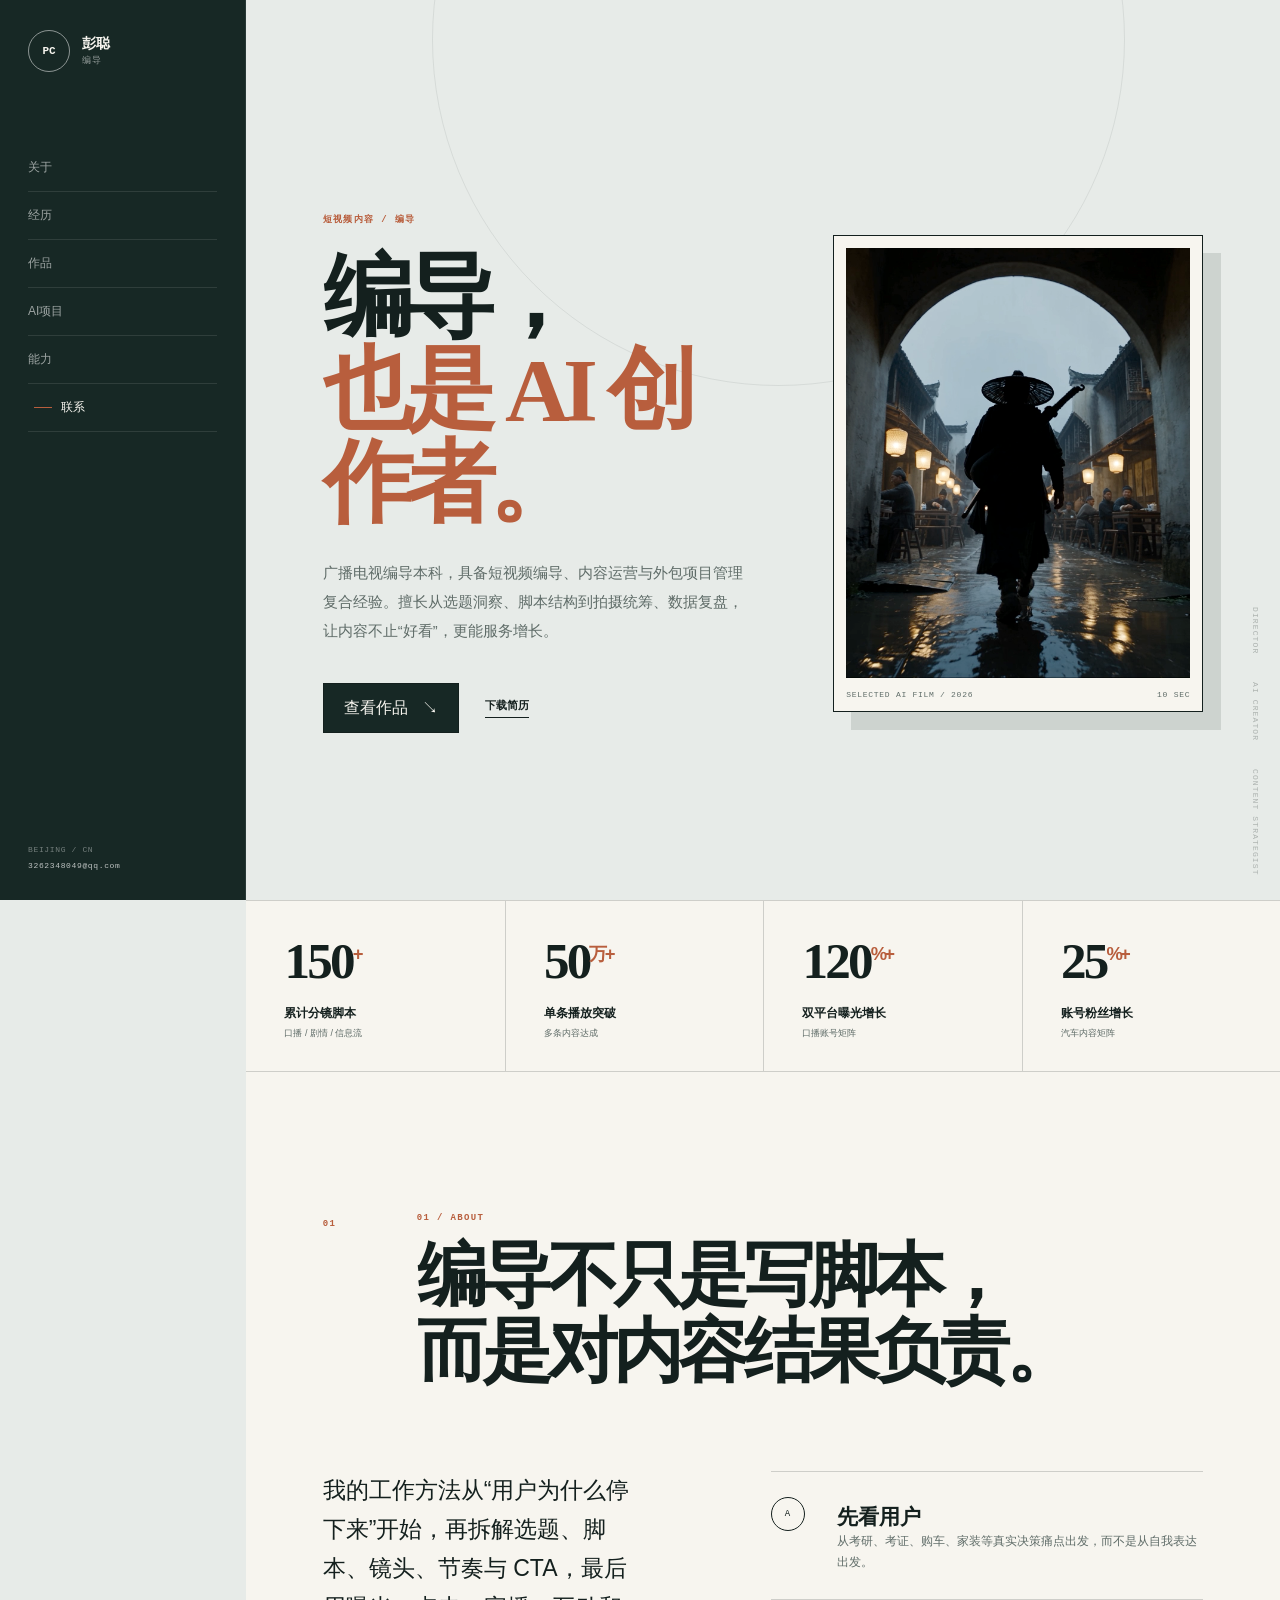
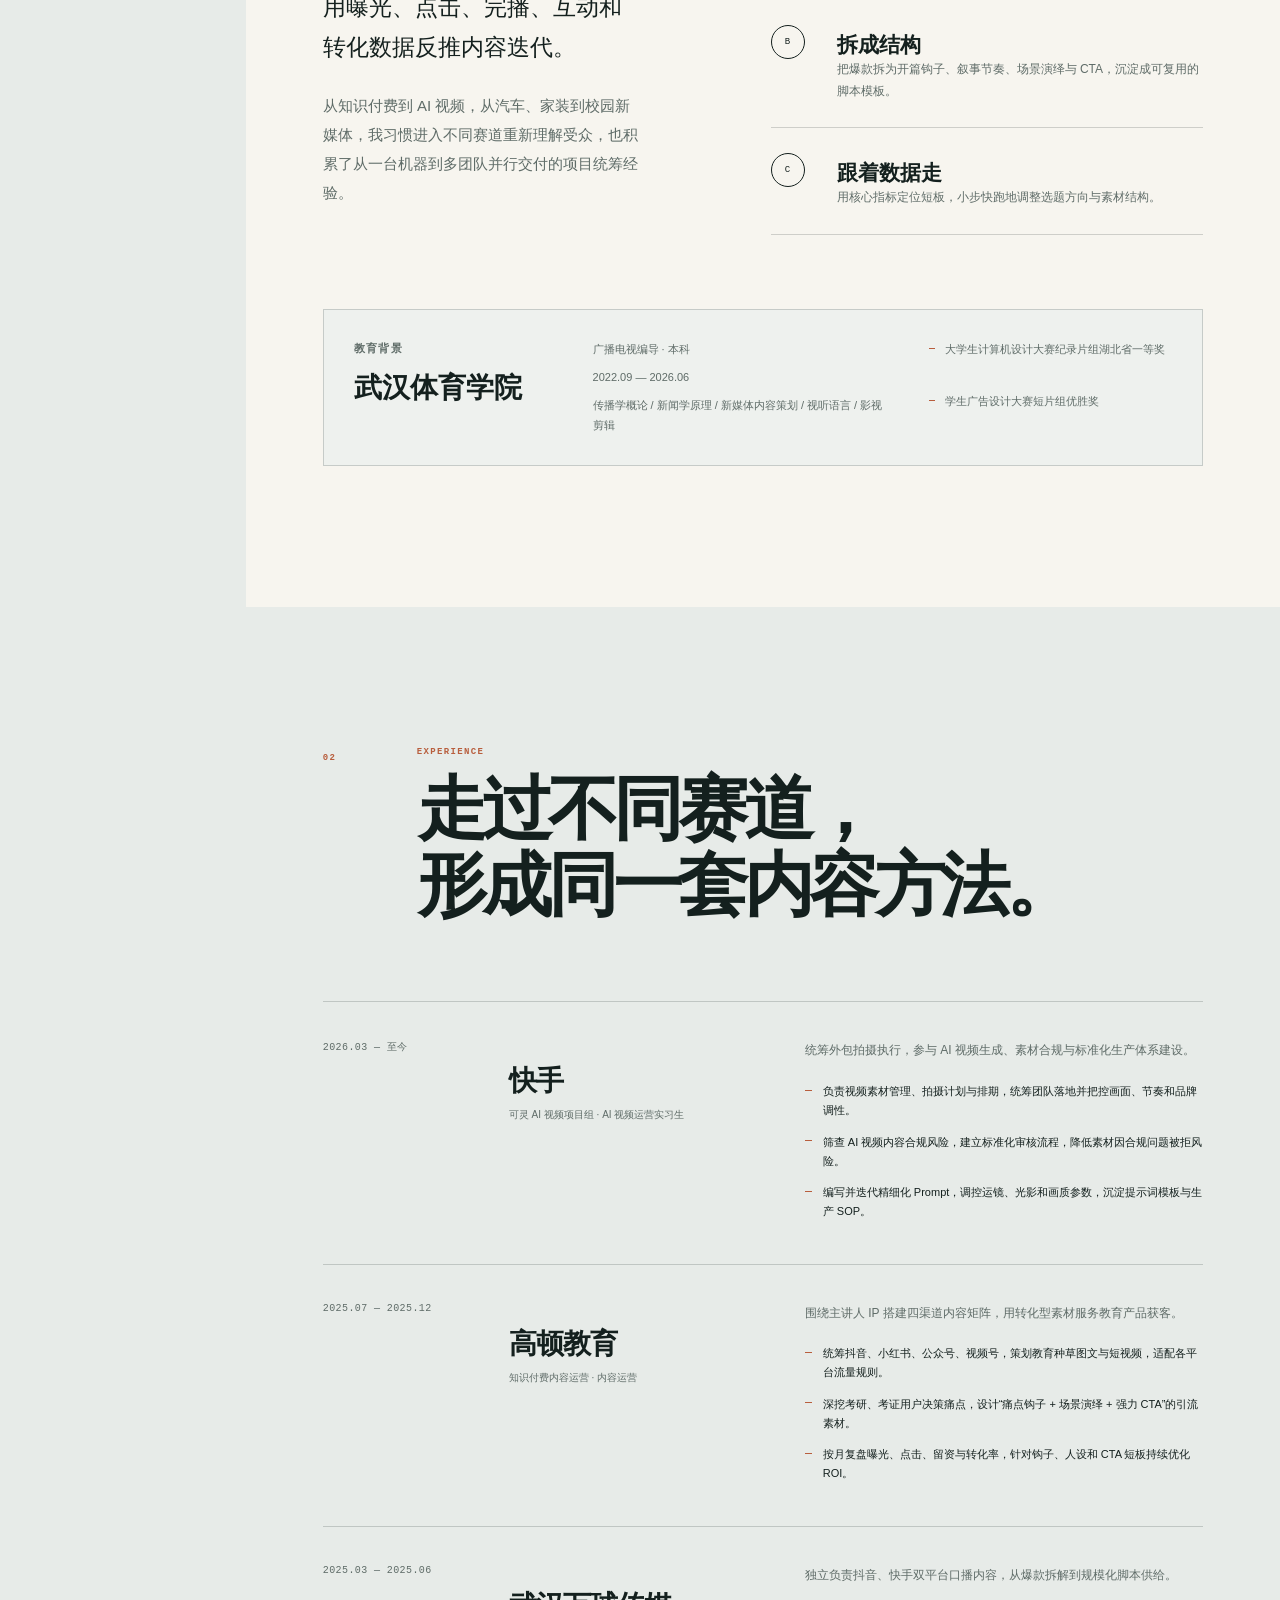
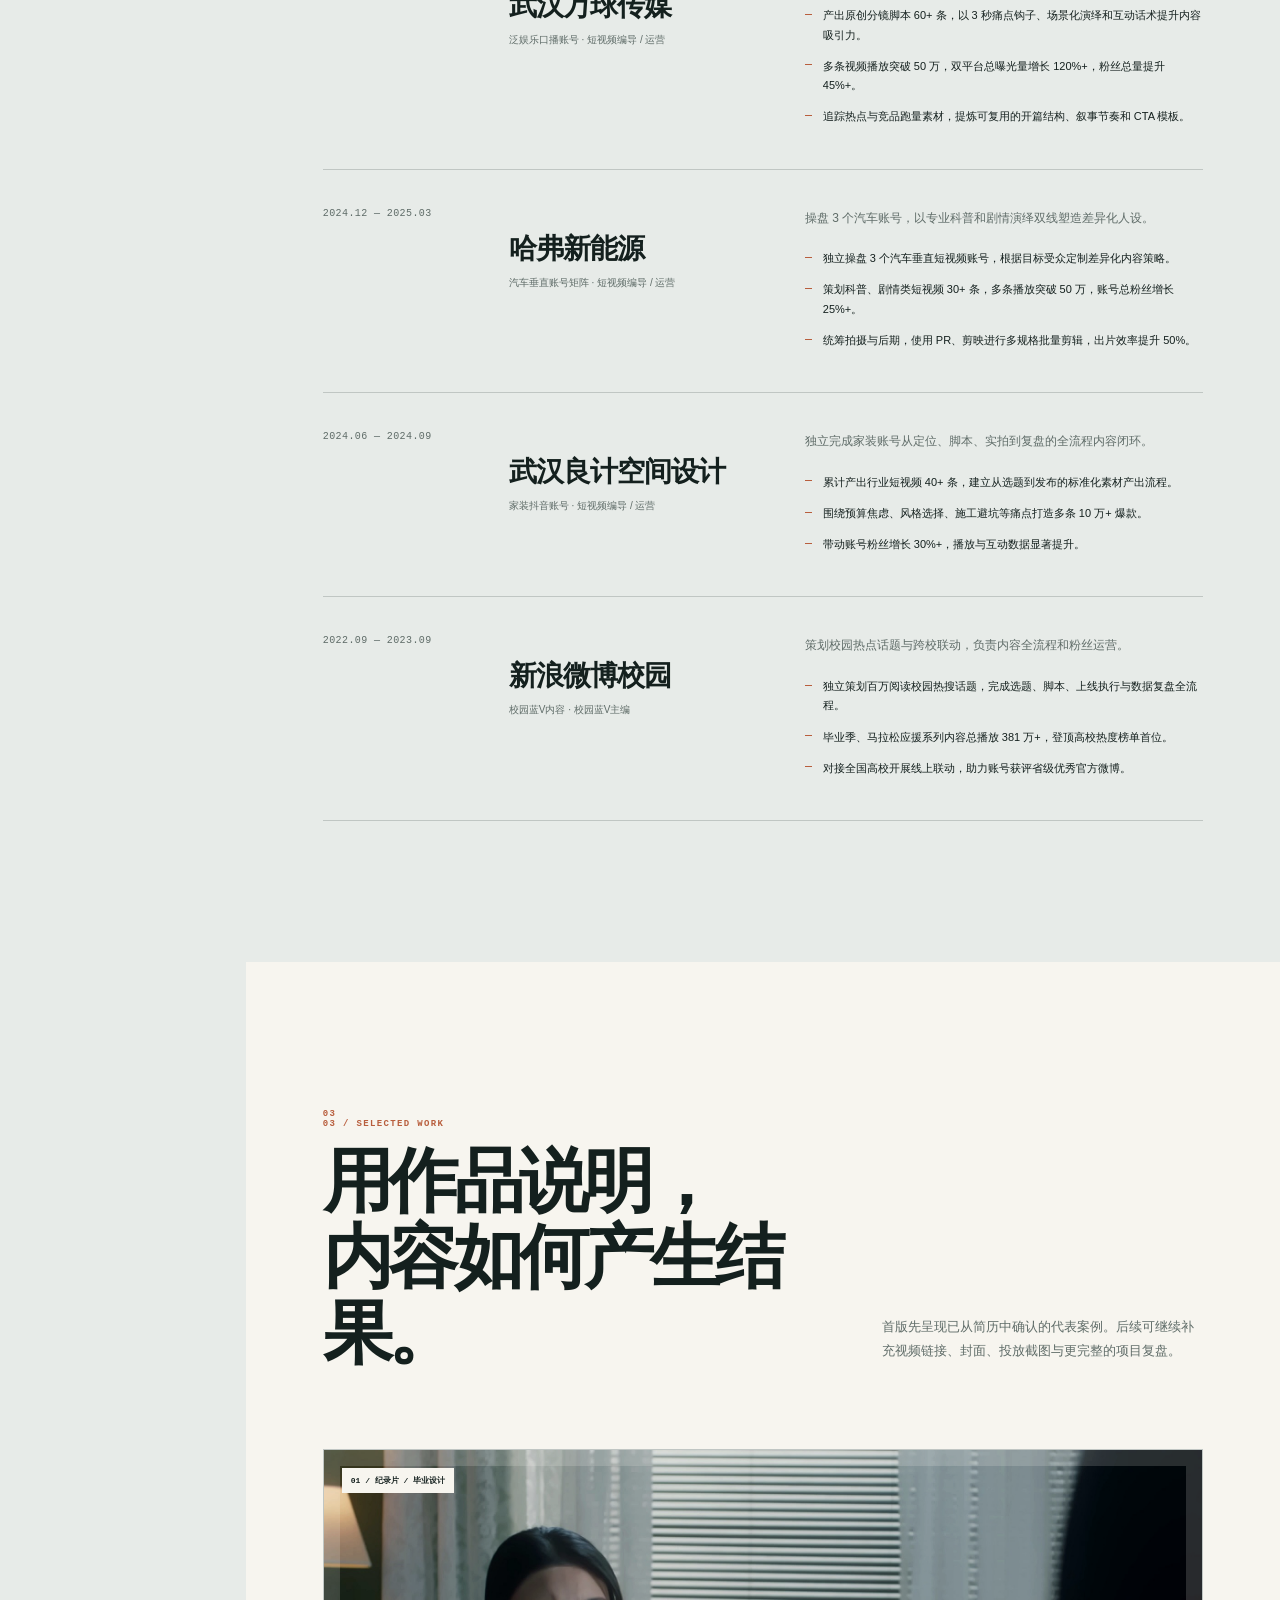
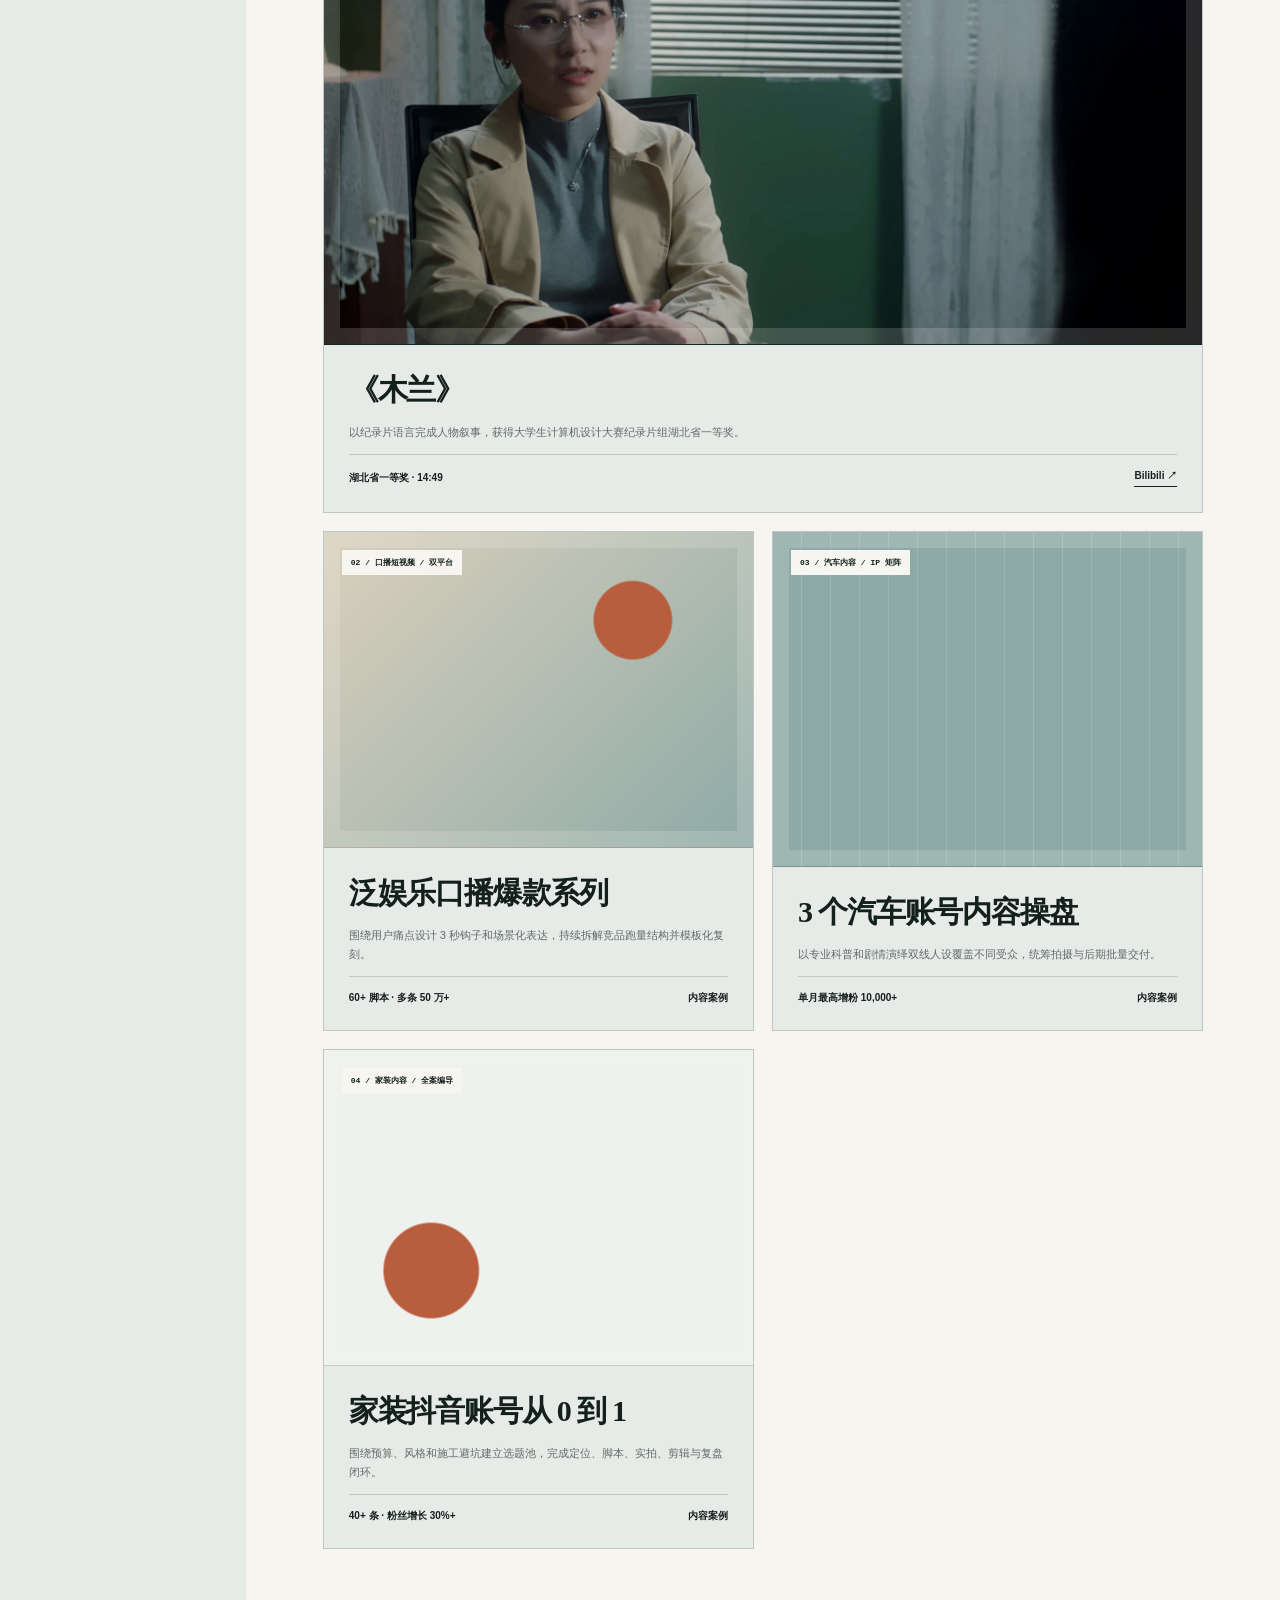
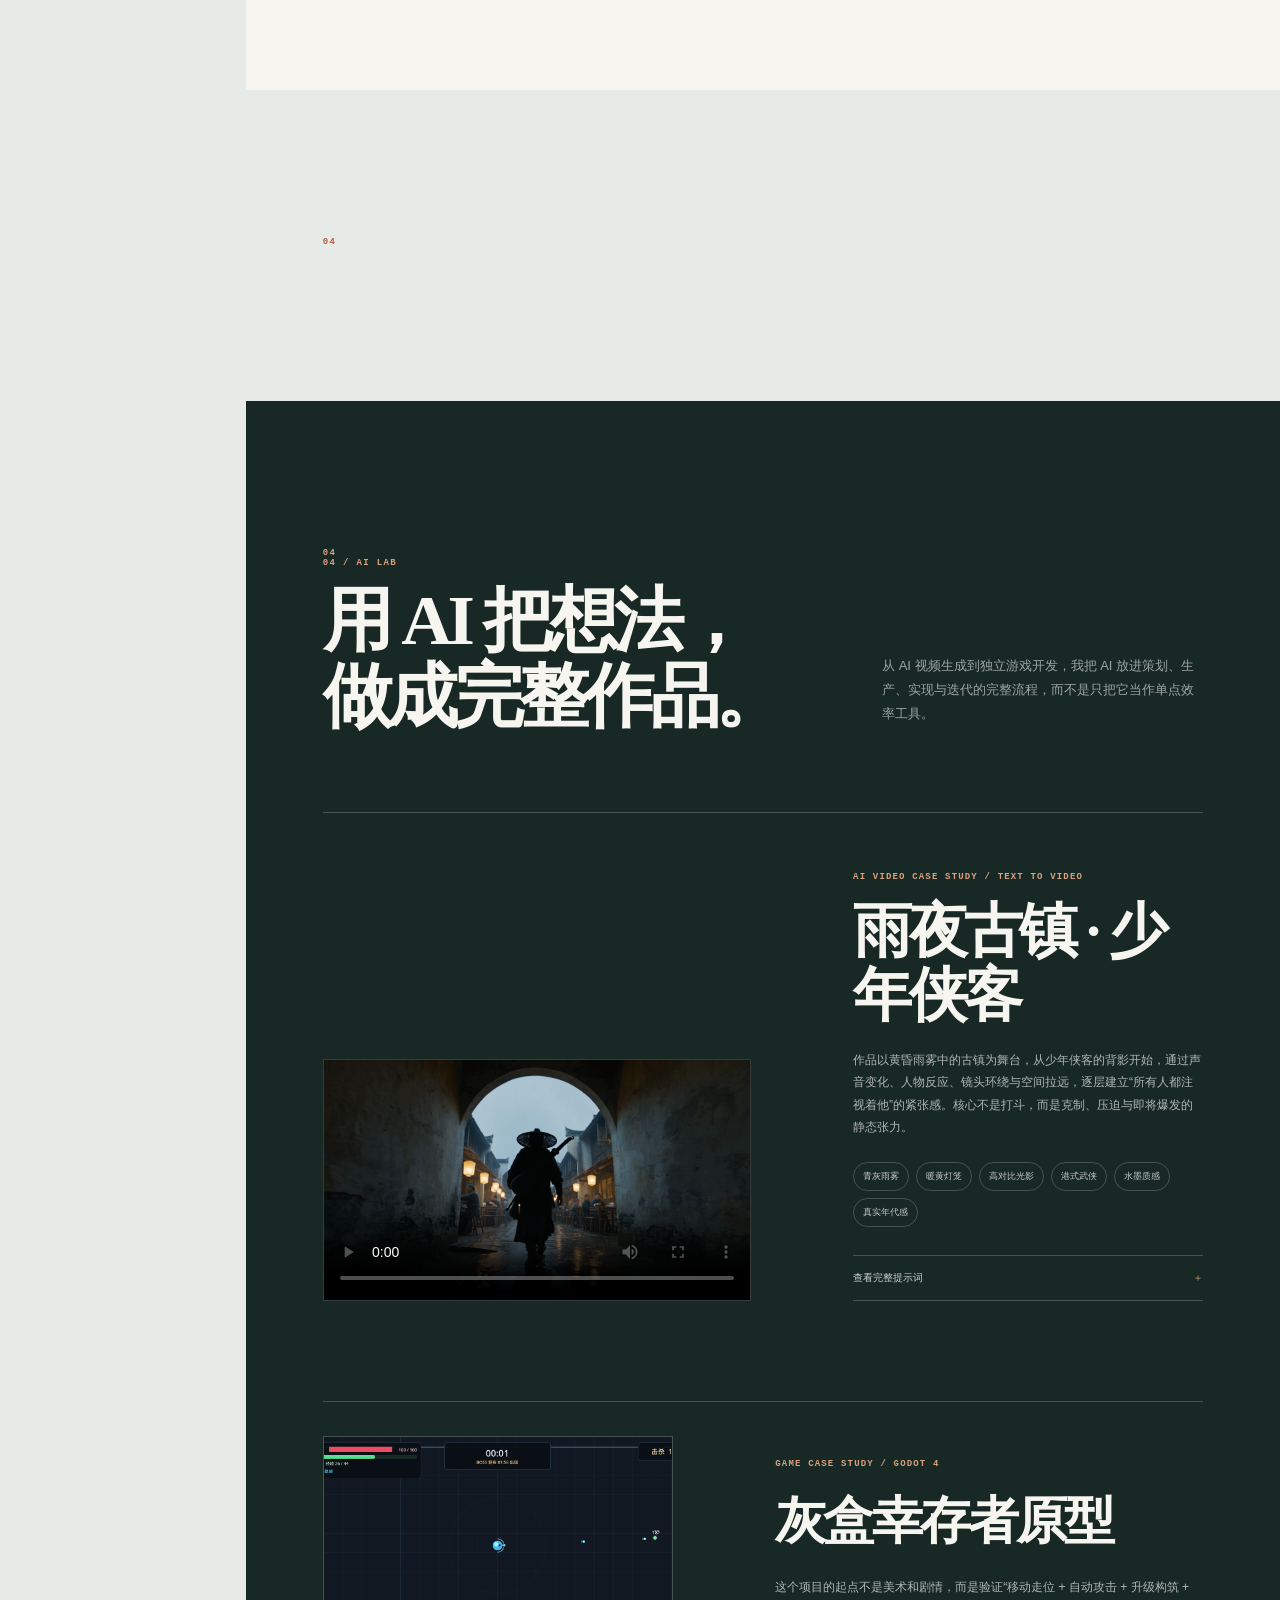
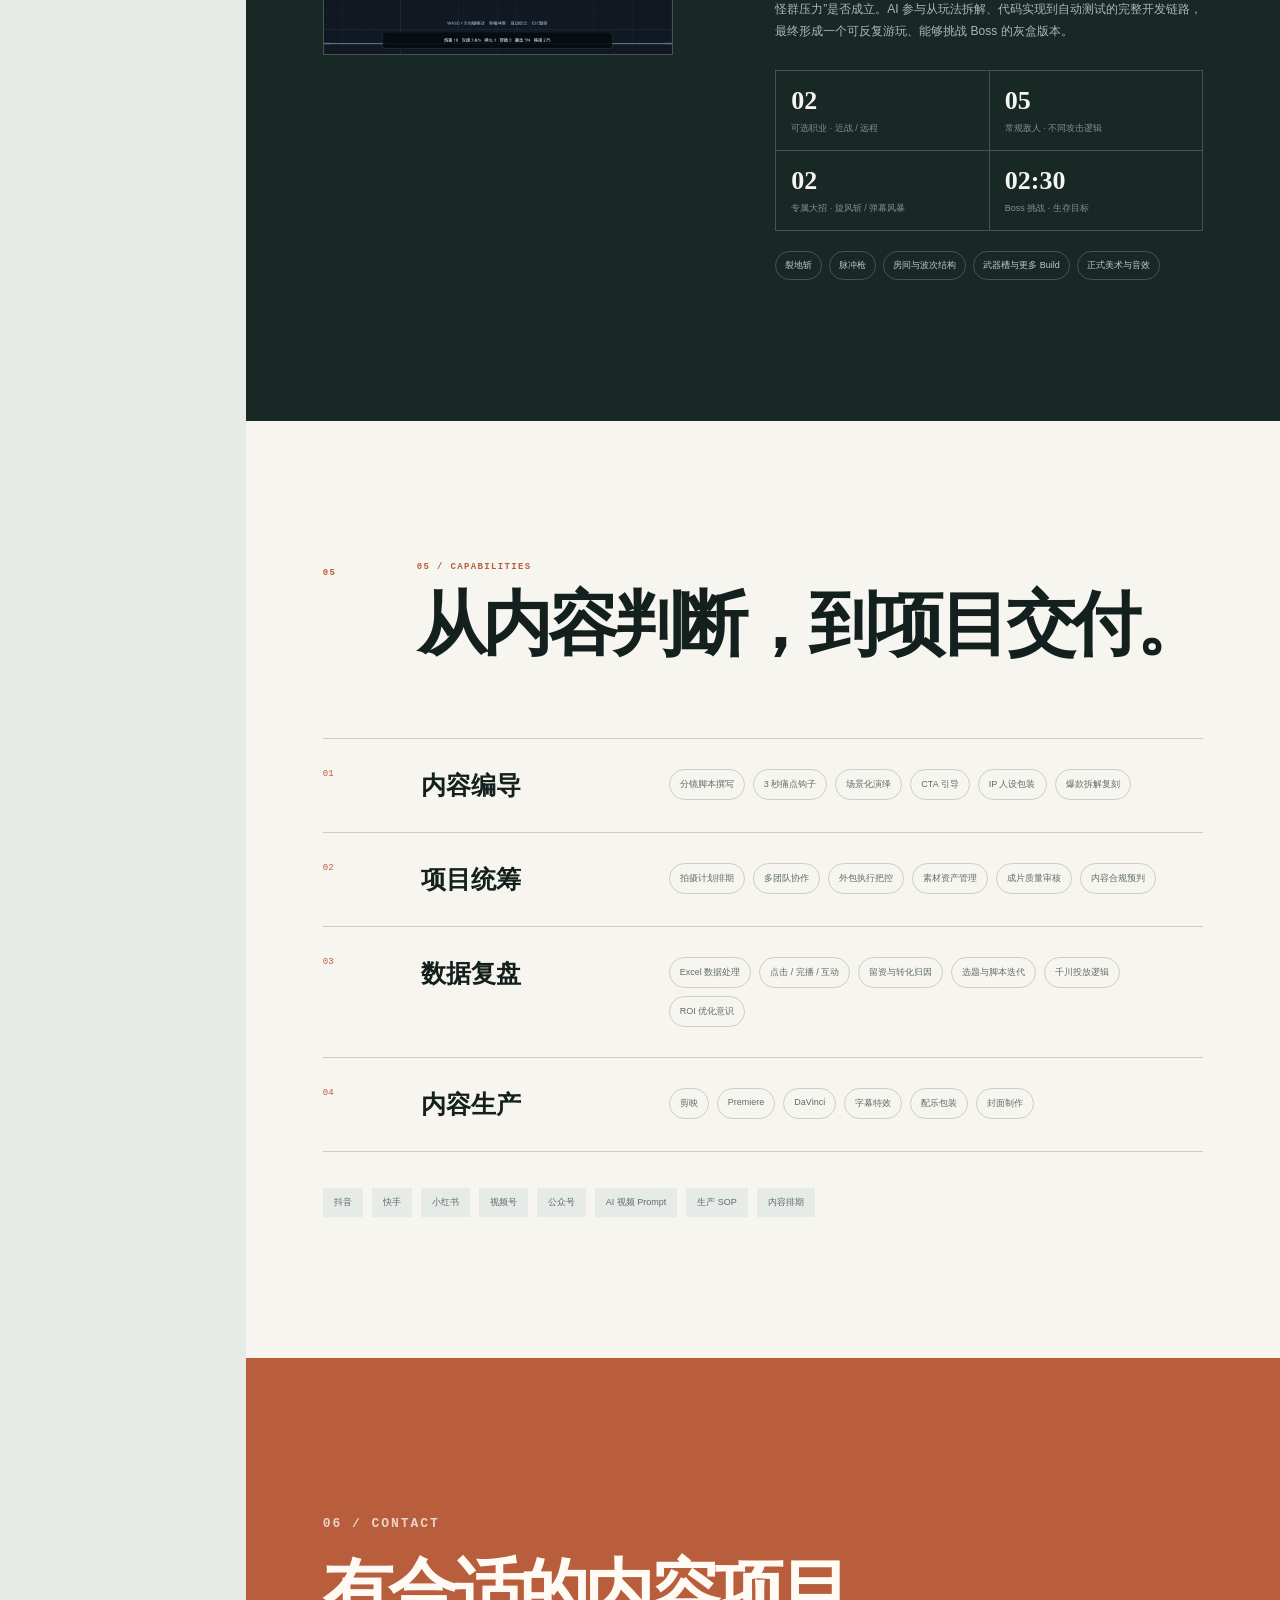
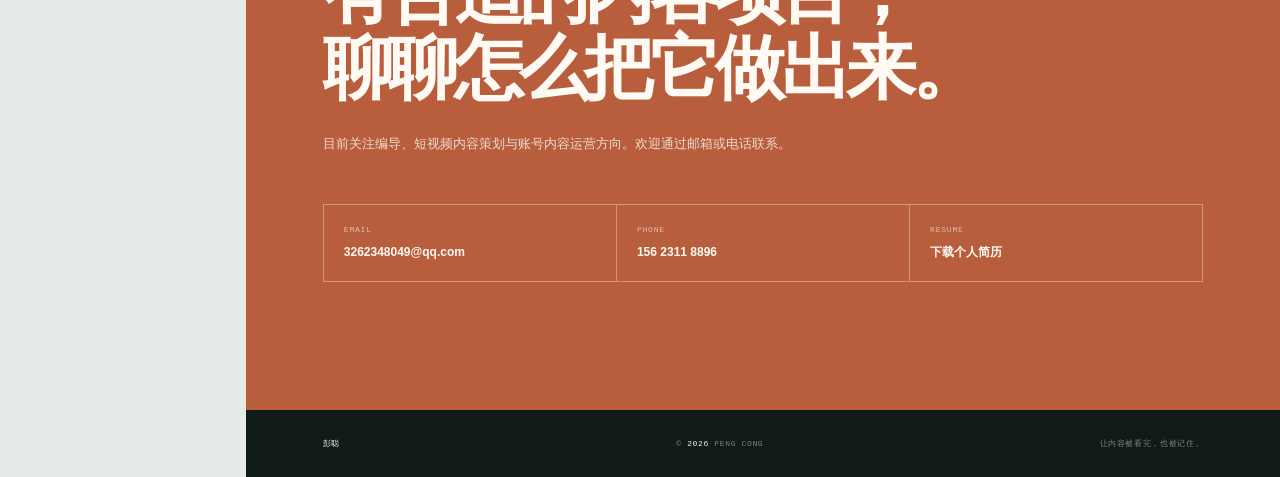
==== commit 89c4eb85: "Add cinematic Mulan feature" ====
--- a/cinematic/index.html
+++ b/cinematic/index.html
@@ -15,7 +15,7 @@
     <meta property="og:image:height" content="630" />
     <meta name="twitter:card" content="summary_large_image" />
     <link rel="icon" href="../assets/icons/favicon.svg" type="image/svg+xml" />
-    <link rel="stylesheet" href="assets/styles.css?v=20260910" />
+    <link rel="stylesheet" href="assets/styles.css?v=20260911" />
   </head>
   <body>
     <a class="skip-link" href="#main">跳至主要内容</a>
@@ -118,6 +118,18 @@
           <div class="work-list" data-works></div>
         </section>
 
+        <section class="section mulan-section" id="mulan">
+          <header class="section-head section-head--split reveal">
+            <div>
+              <p class="section-number">04</p>
+              <p class="section-label" data-mulan-kicker></p>
+              <h2 data-mulan-title></h2>
+            </div>
+            <p data-mulan-subtitle></p>
+          </header>
+          <div class="mulan-feature" data-mulan></div>
+        </section>
+
         <section class="section ai" id="ai">
           <header class="section-head section-head--split reveal">
             <div>
@@ -165,7 +177,7 @@
       </footer>
     </div>
 
-    <script src="assets/content.js?v=20260910"></script>
-    <script src="assets/main.js?v=20260910"></script>
+    <script src="assets/content.js?v=20260911"></script>
+    <script src="assets/main.js?v=20260911"></script>
   </body>
 </html>
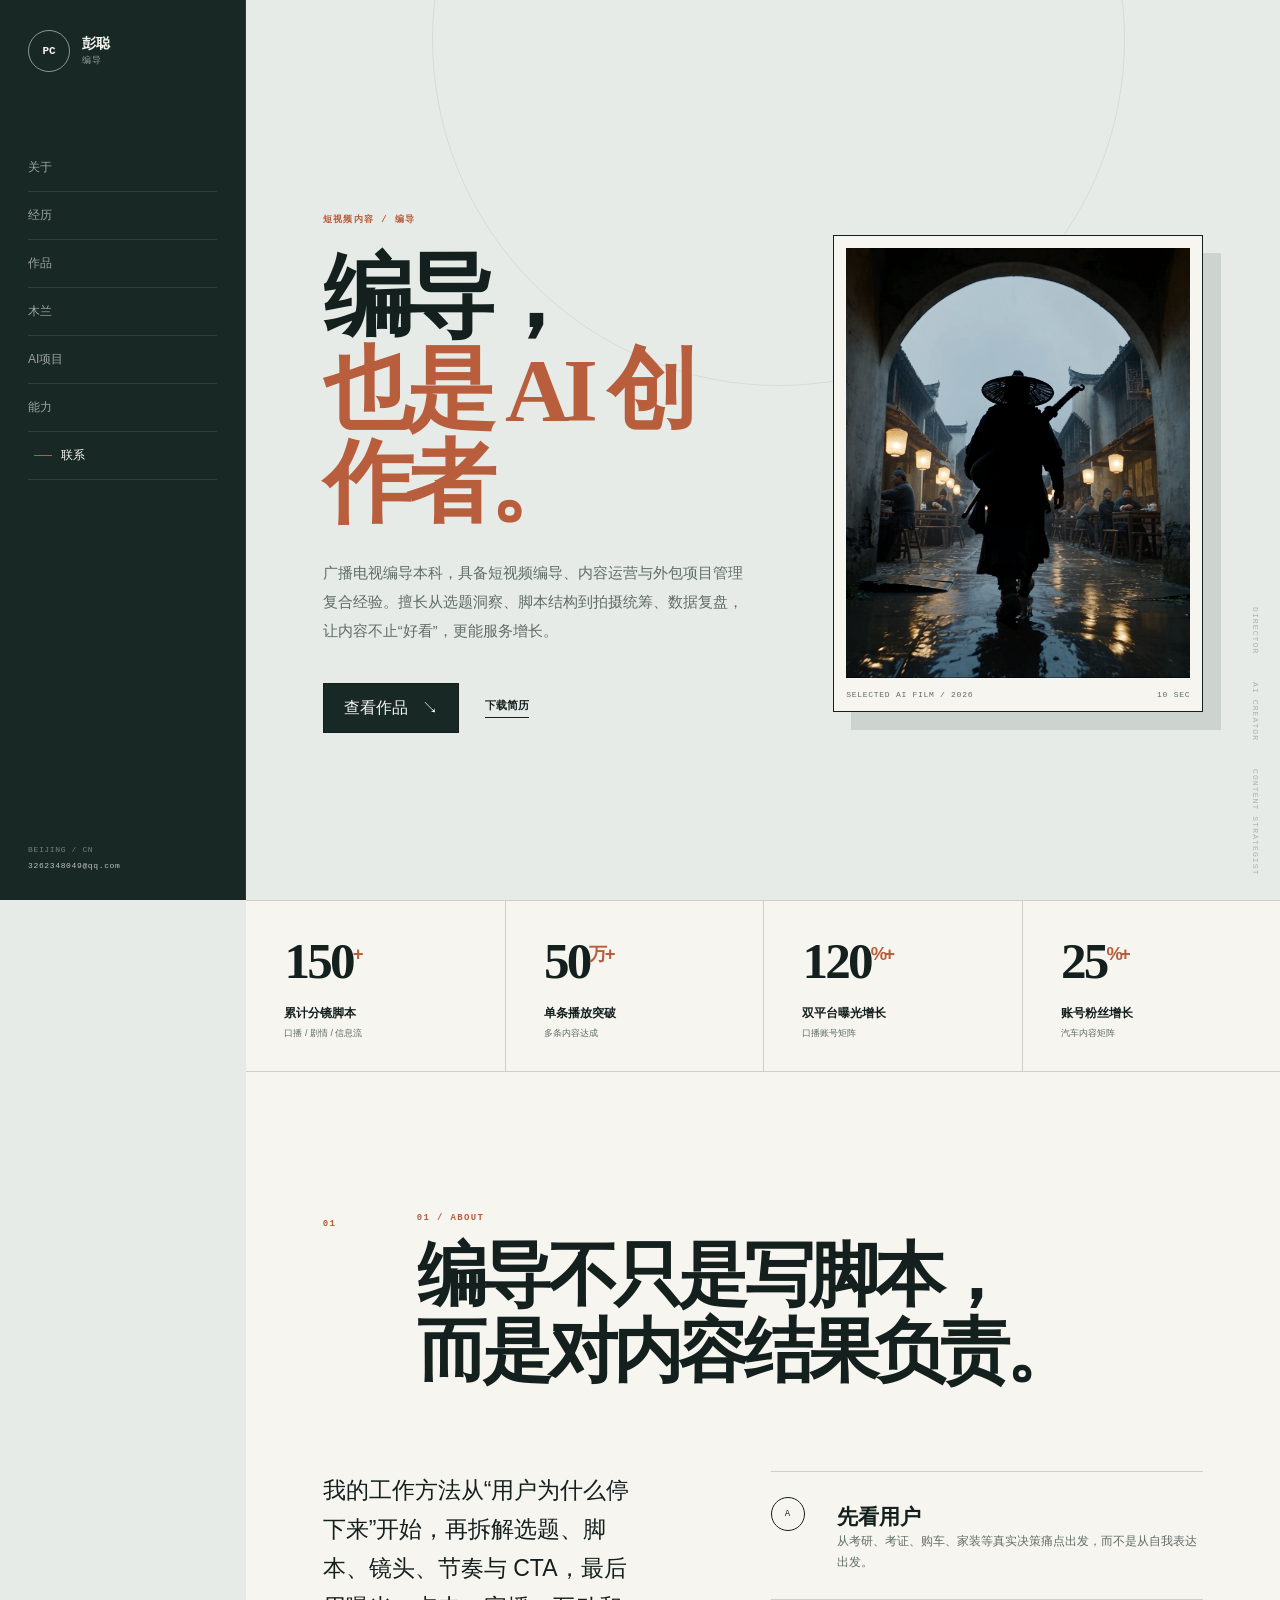
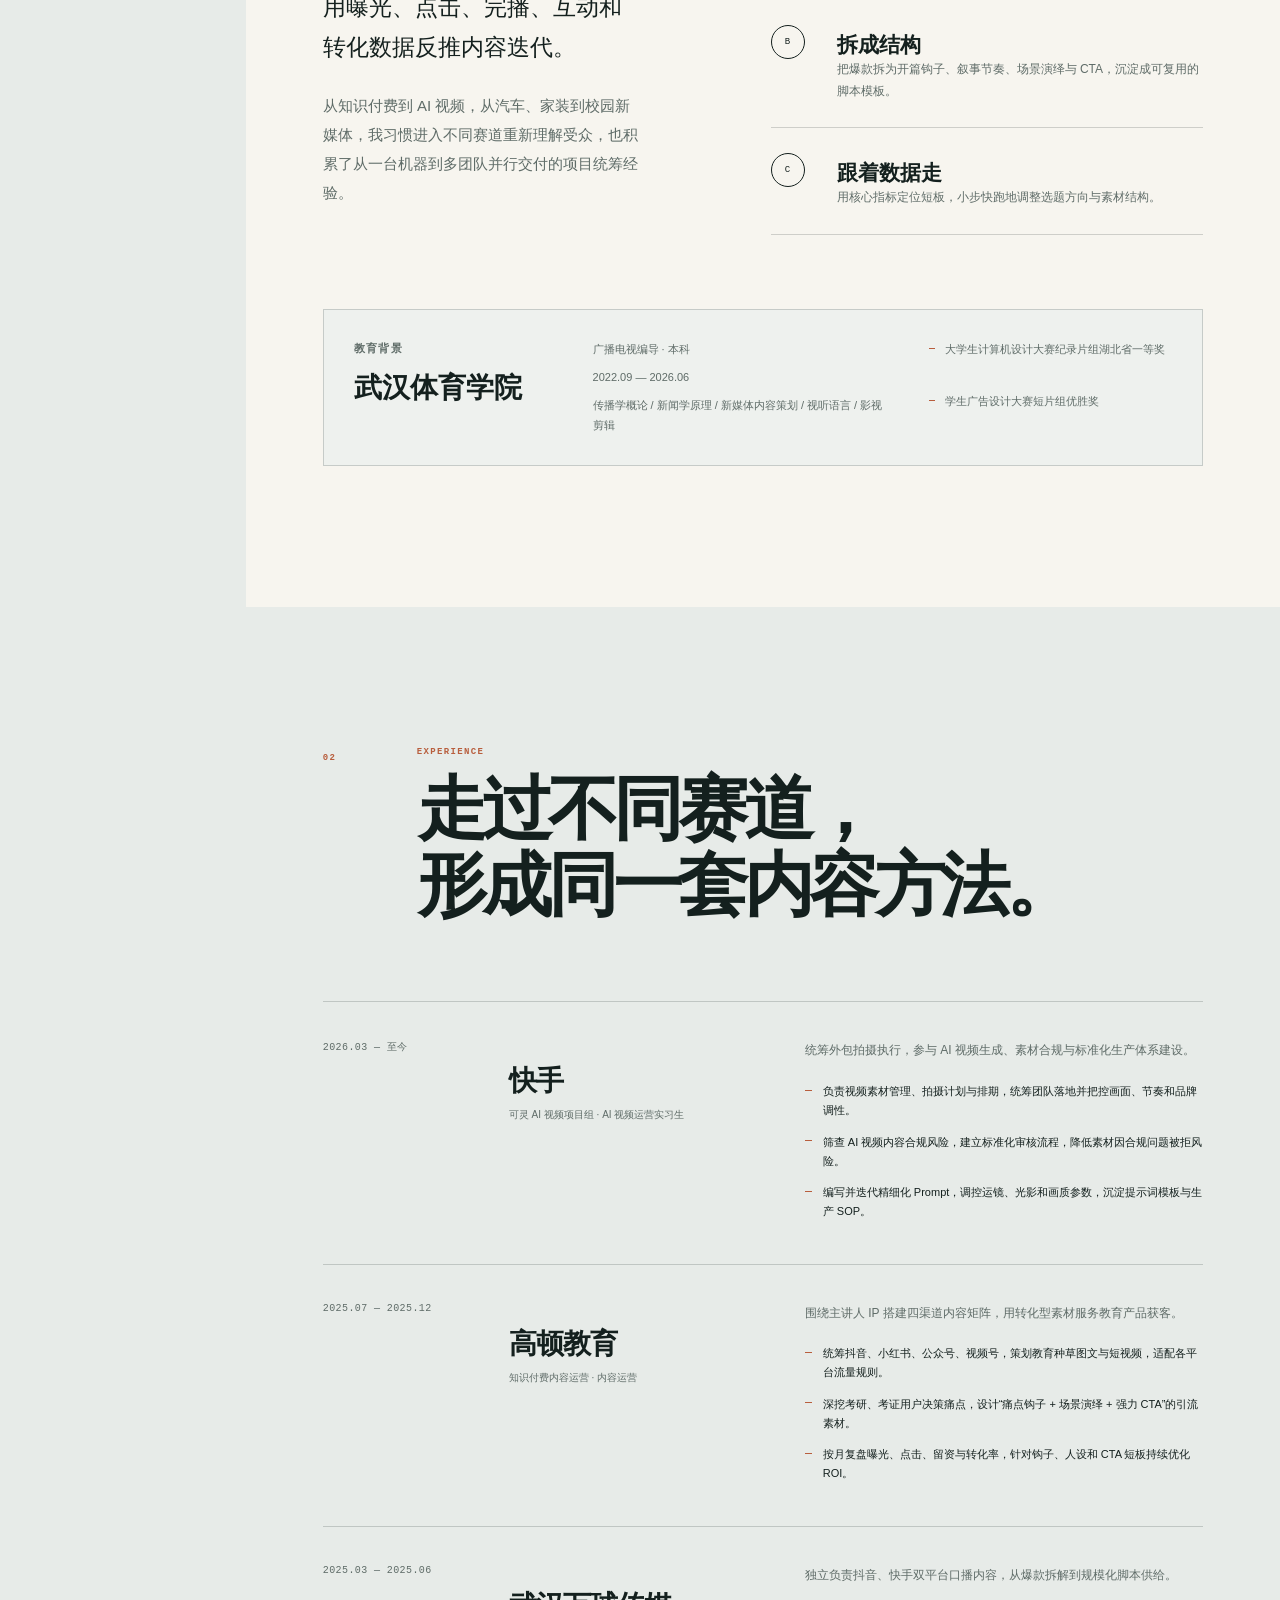
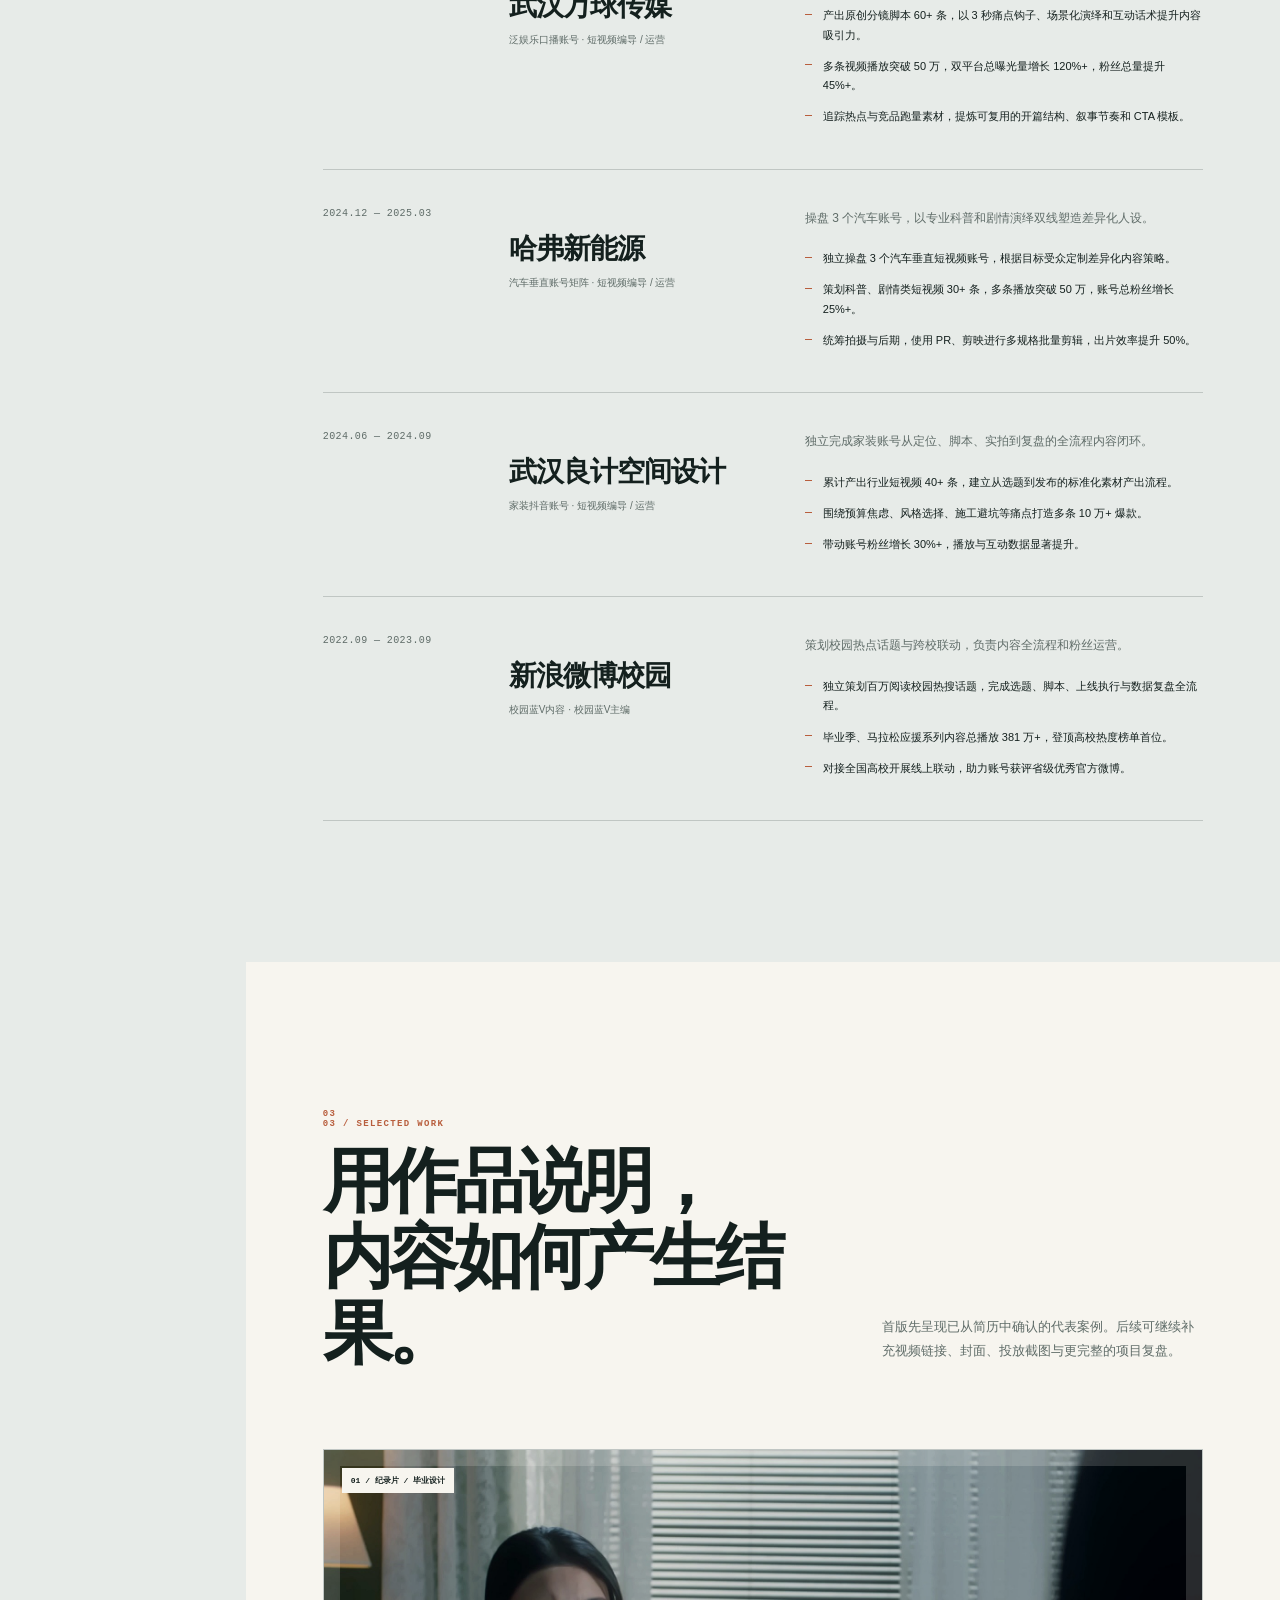
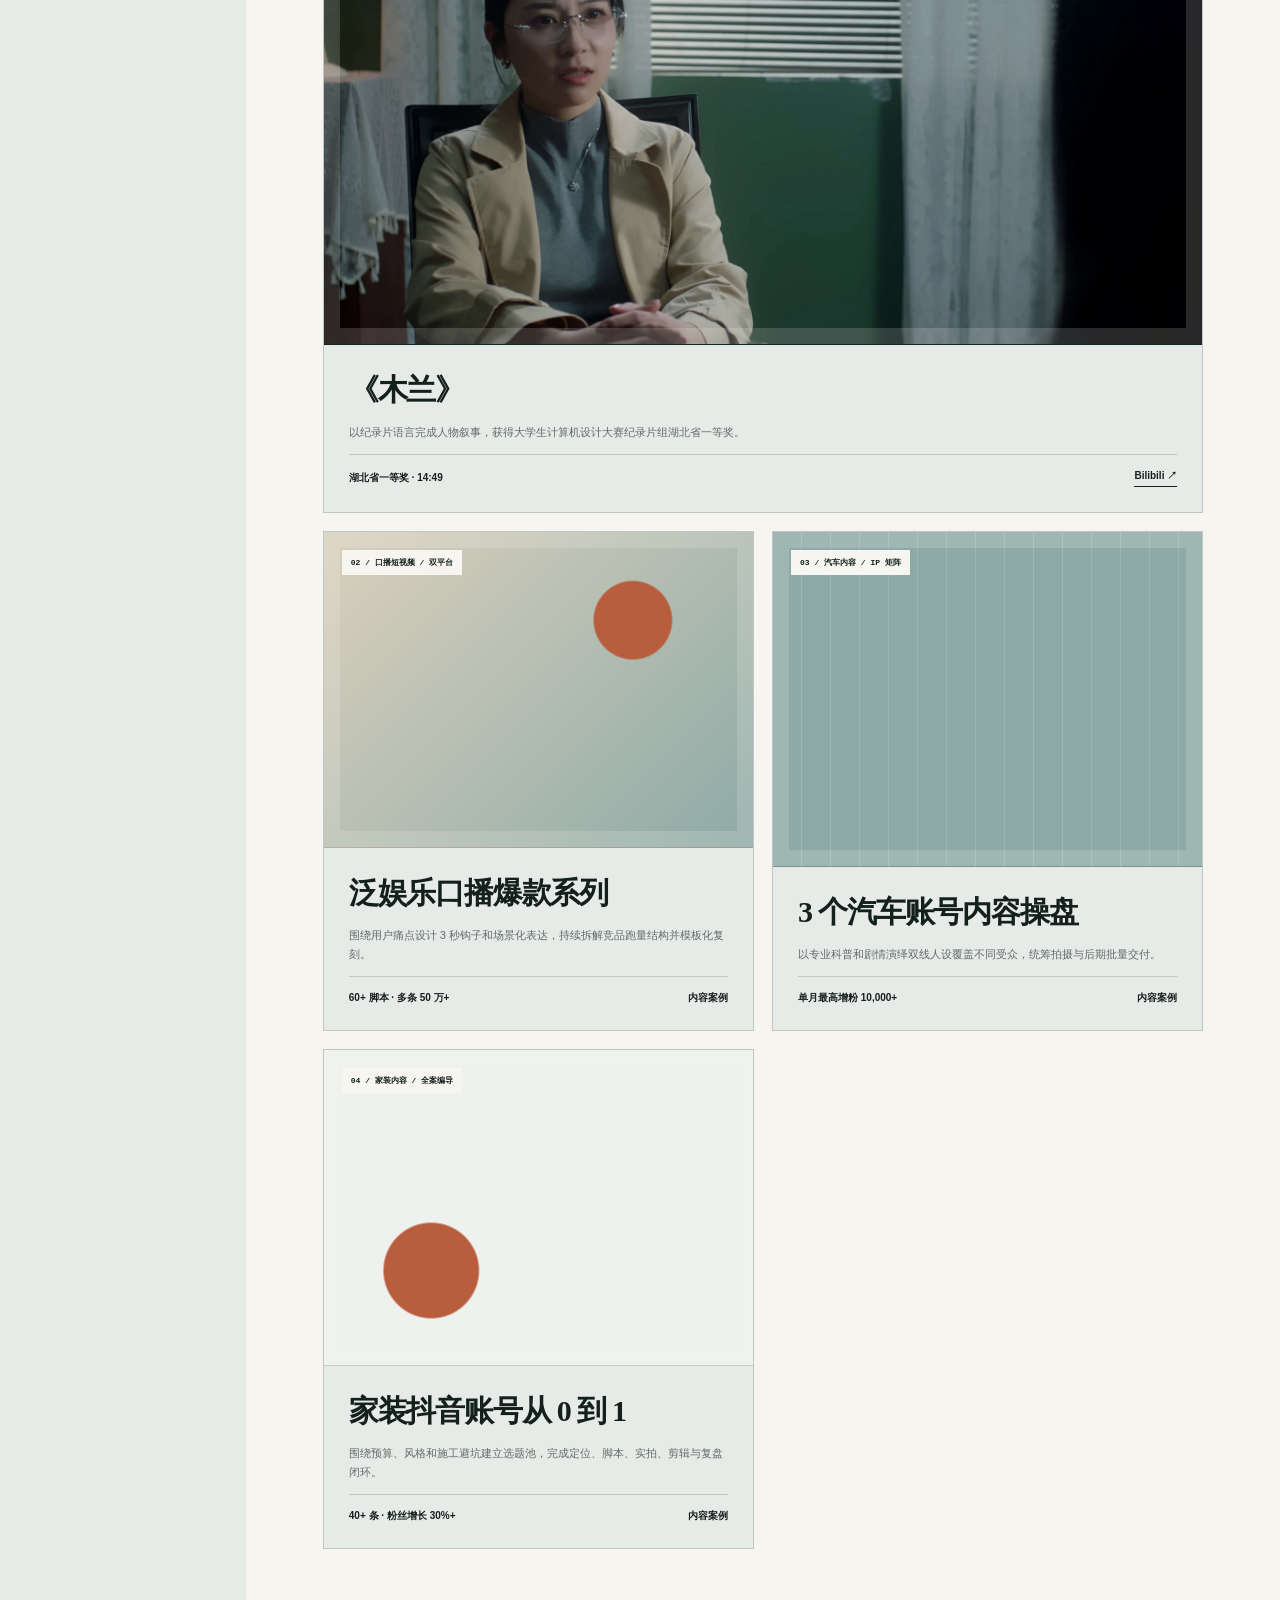
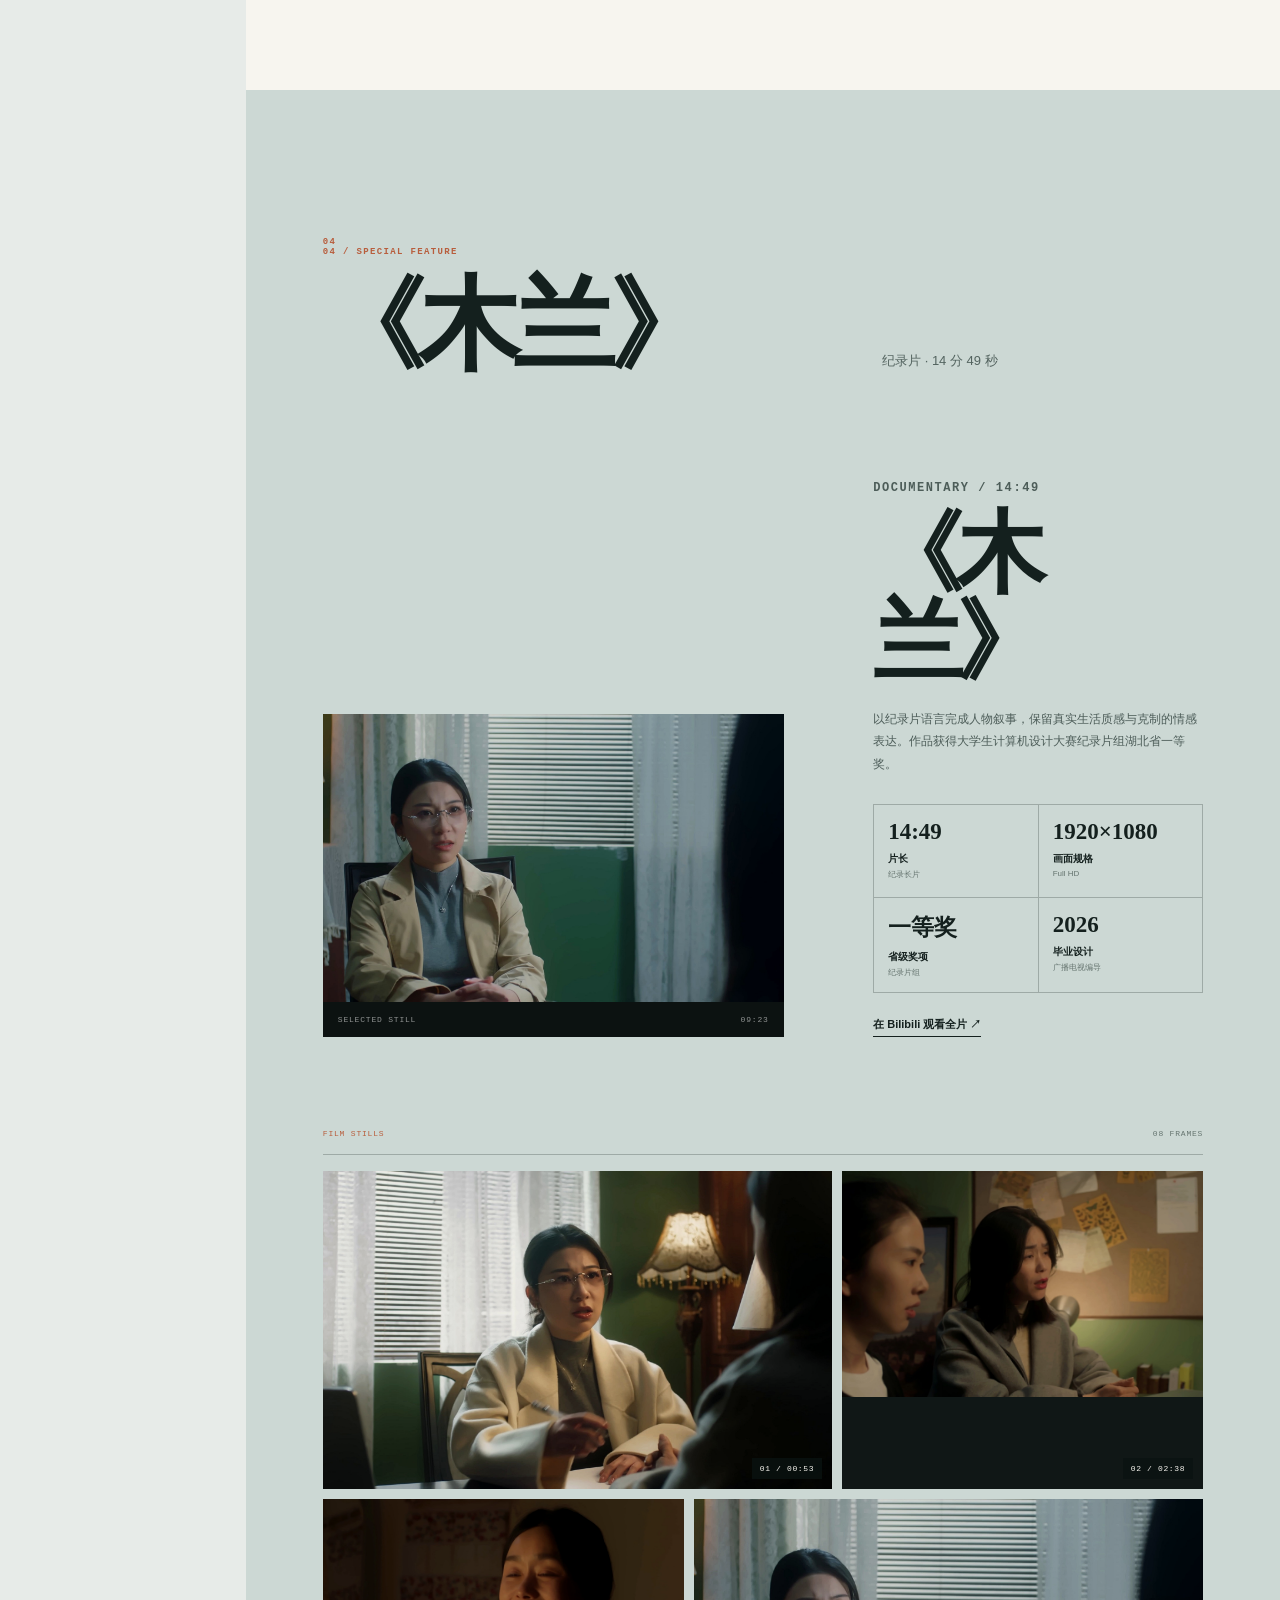
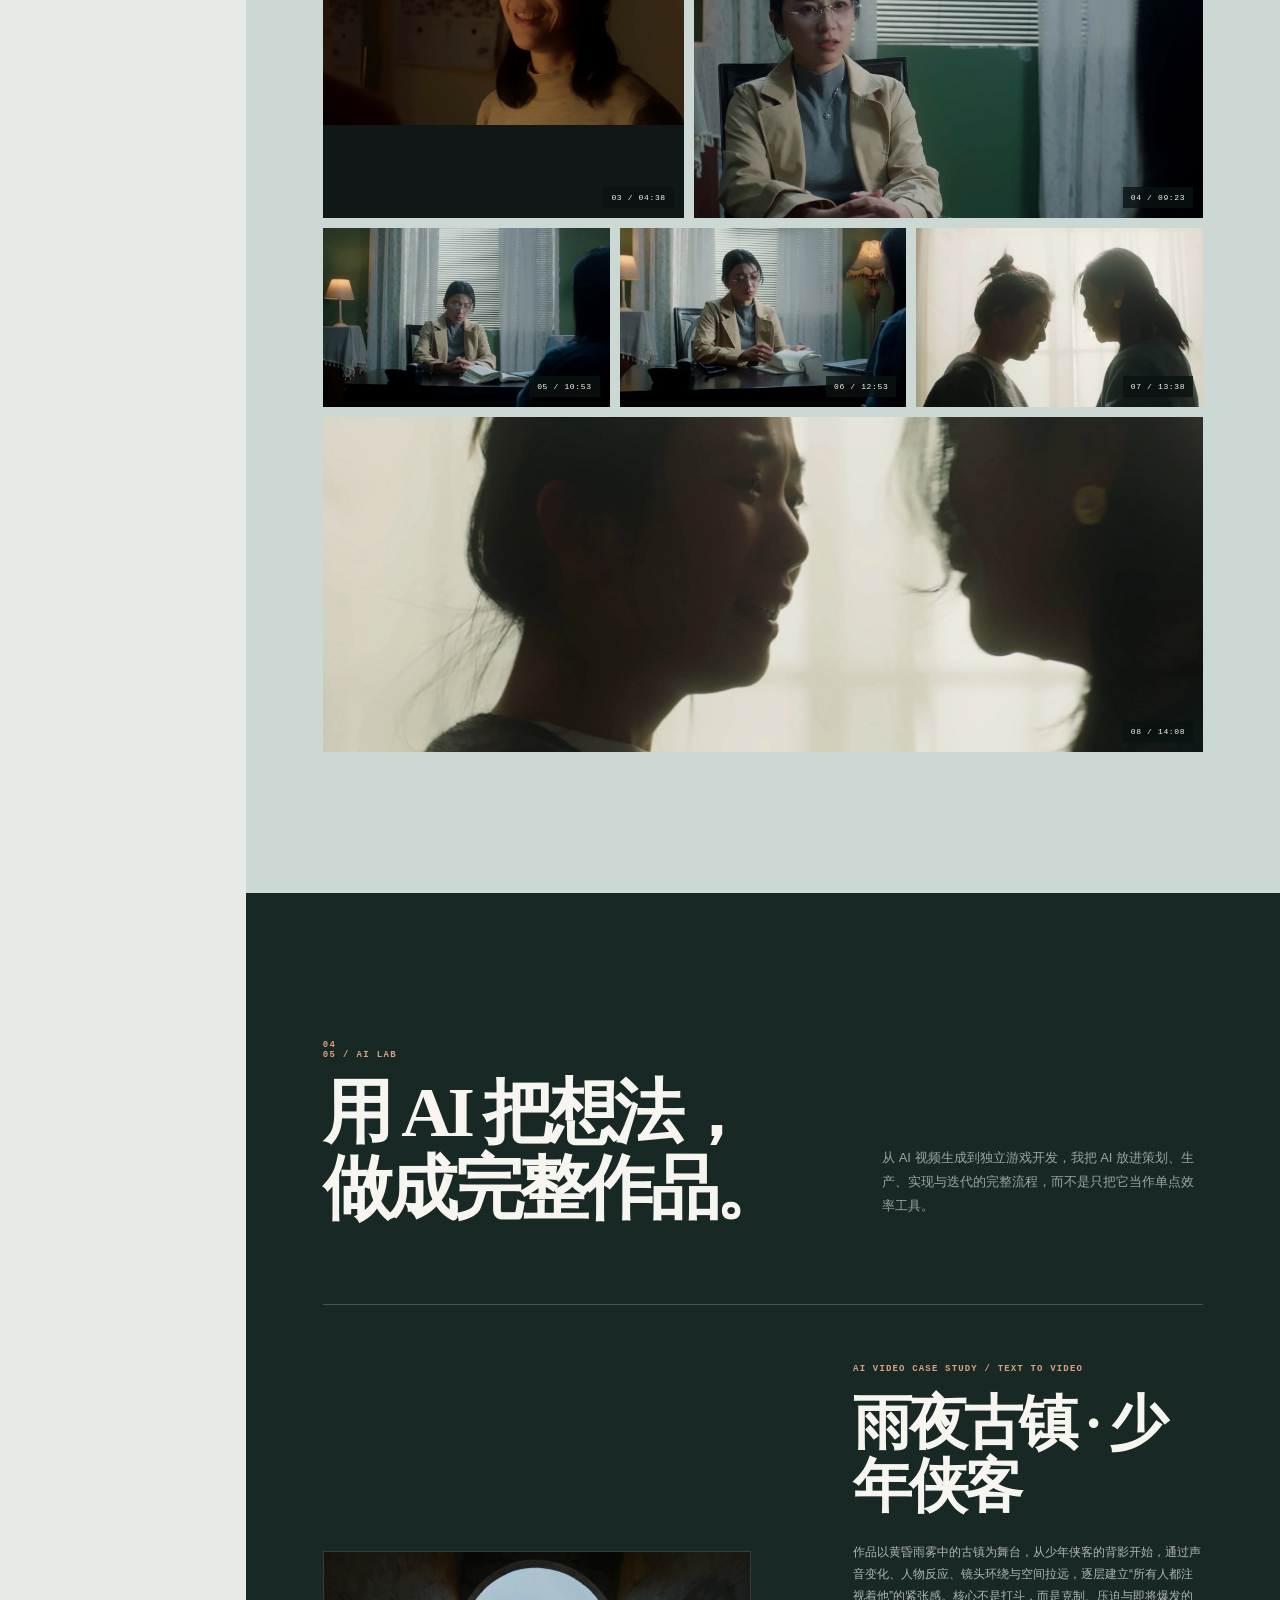
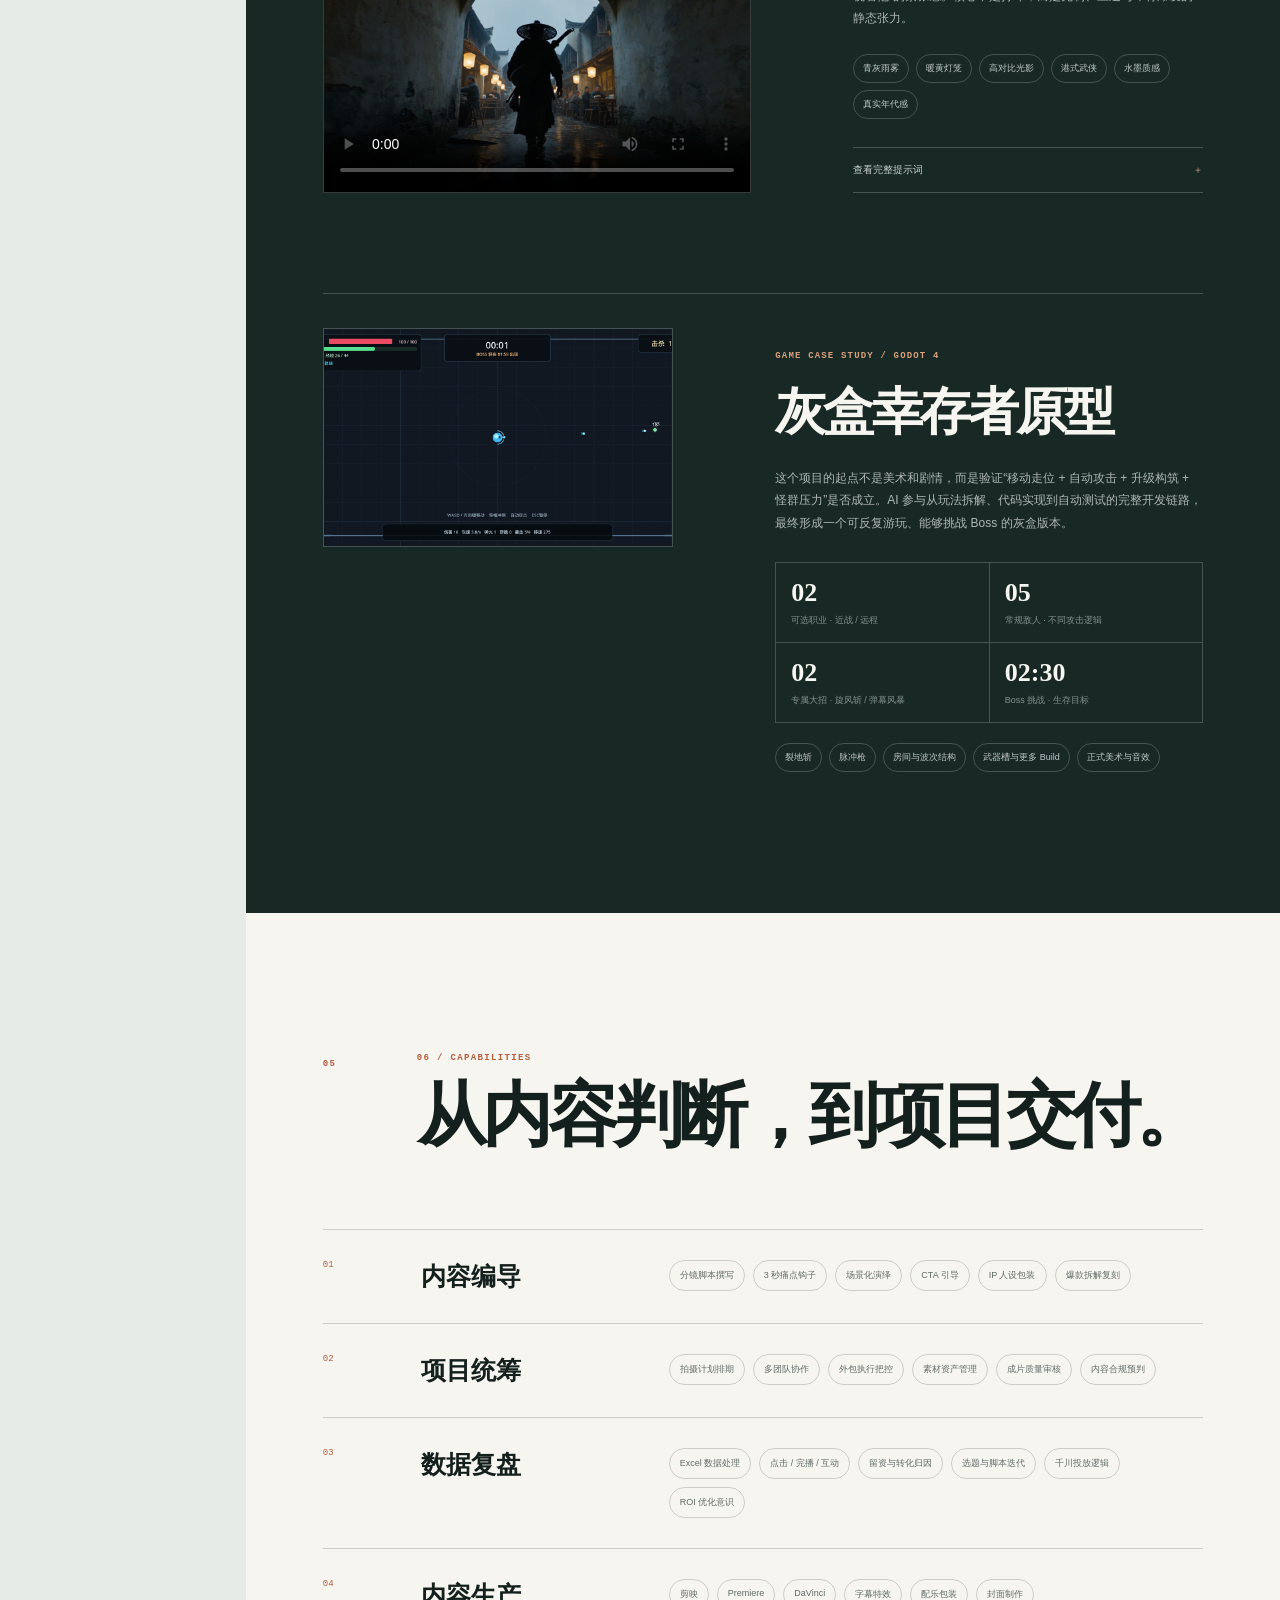
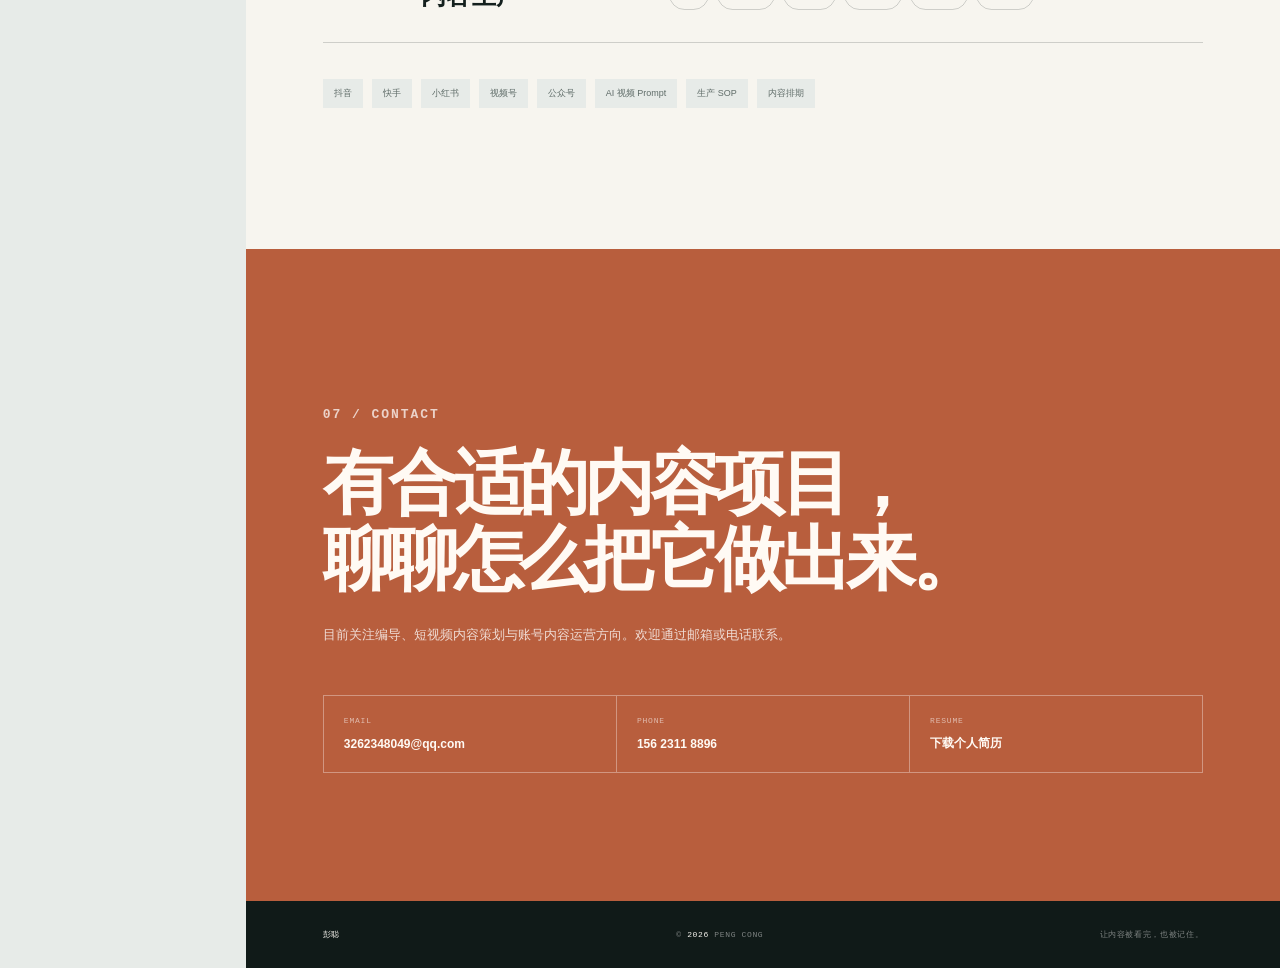
==== commit e9d53af6: "Refresh cinematic Mulan copy" ====
--- a/cinematic/index.html
+++ b/cinematic/index.html
@@ -15,7 +15,7 @@
     <meta property="og:image:height" content="630" />
     <meta name="twitter:card" content="summary_large_image" />
     <link rel="icon" href="../assets/icons/favicon.svg" type="image/svg+xml" />
-    <link rel="stylesheet" href="assets/styles.css?v=20260911" />
+    <link rel="stylesheet" href="assets/styles.css?v=20260911b" />
   </head>
   <body>
     <a class="skip-link" href="#main">跳至主要内容</a>
@@ -177,7 +177,7 @@
       </footer>
     </div>
 
-    <script src="assets/content.js?v=20260911"></script>
-    <script src="assets/main.js?v=20260911"></script>
+    <script src="assets/content.js?v=20260911b"></script>
+    <script src="assets/main.js?v=20260911b"></script>
   </body>
 </html>
--- a/cinematic/assets/styles.css
+++ b/cinematic/assets/styles.css
@@ -762,6 +762,198 @@
   border-bottom: 1px solid currentColor;
 }
 
+.mulan-section {
+  background: #ccd8d4;
+}
+
+.mulan-section .section-head h2 {
+  font-size: clamp(62px, 8vw, 118px);
+}
+
+.mulan-section .section-head--split > p {
+  color: #53635f;
+  font-size: 13px;
+  line-height: 1.85;
+}
+
+.mulan-hero {
+  display: grid;
+  grid-template-columns: minmax(0, 1.28fr) minmax(330px, 0.72fr);
+  gap: clamp(46px, 7vw, 96px);
+  align-items: end;
+  margin-top: 74px;
+}
+
+.mulan-hero__image {
+  margin: 0;
+  background: #0c1211;
+}
+
+.mulan-hero__image img {
+  display: block;
+  width: 100%;
+  aspect-ratio: 16 / 10;
+  object-fit: cover;
+}
+
+.mulan-hero__image figcaption,
+.mulan-stills__head {
+  display: flex;
+  align-items: center;
+  justify-content: space-between;
+  gap: 20px;
+  padding: 13px 15px;
+  color: rgba(255, 255, 255, 0.54);
+  font-family: var(--font-mono);
+  font-size: 8px;
+  letter-spacing: 0.1em;
+}
+
+.mulan-hero__label {
+  color: var(--copper);
+  font-family: var(--font-mono);
+  font-size: 9px;
+  font-weight: 800;
+  letter-spacing: 0.13em;
+}
+
+.mulan-hero__copy h3 {
+  margin-top: 10px;
+  font-family: var(--font-serif);
+  font-size: clamp(58px, 7vw, 106px);
+  letter-spacing: -0.08em;
+  line-height: 0.98;
+}
+
+.mulan-hero__copy > p {
+  margin-top: 22px;
+  color: #4d5d59;
+  font-size: 12px;
+  line-height: 1.9;
+}
+
+.mulan-stats {
+  display: grid;
+  grid-template-columns: repeat(2, 1fr);
+  margin-top: 28px;
+  border-top: 1px solid rgba(20, 32, 30, 0.25);
+  border-left: 1px solid rgba(20, 32, 30, 0.25);
+}
+
+.mulan-stats > div {
+  min-height: 93px;
+  padding: 14px;
+  border-right: 1px solid rgba(20, 32, 30, 0.25);
+  border-bottom: 1px solid rgba(20, 32, 30, 0.25);
+}
+
+.mulan-stats strong {
+  display: block;
+  font-family: var(--font-serif);
+  font-size: 23px;
+}
+
+.mulan-stats span {
+  display: block;
+  margin-top: 7px;
+  font-size: 10px;
+  font-weight: 750;
+}
+
+.mulan-stats small {
+  display: block;
+  margin-top: 3px;
+  color: #667570;
+  font-size: 8px;
+}
+
+.mulan-link {
+  display: inline-flex;
+  margin-top: 24px;
+  padding-bottom: 4px;
+  border-bottom: 1px solid var(--ink);
+  font-size: 11px;
+  font-weight: 750;
+}
+
+.mulan-stills {
+  margin-top: 92px;
+}
+
+.mulan-stills__head {
+  padding: 0 0 16px;
+  border-bottom: 1px solid rgba(20, 32, 30, 0.25);
+  color: #667570;
+}
+
+.mulan-stills__head span:first-child {
+  color: var(--copper);
+}
+
+.mulan-stills__grid {
+  display: grid;
+  grid-template-columns: repeat(12, 1fr);
+  gap: 10px;
+  margin-top: 16px;
+}
+
+.mulan-photo {
+  position: relative;
+  grid-column: span 4;
+  overflow: hidden;
+  background: #101716;
+}
+
+.mulan-photo:nth-child(1) {
+  grid-column: span 7;
+}
+
+.mulan-photo:nth-child(2) {
+  grid-column: span 5;
+}
+
+.mulan-photo:nth-child(3) {
+  grid-column: span 5;
+}
+
+.mulan-photo:nth-child(4) {
+  grid-column: span 7;
+}
+
+.mulan-photo:nth-child(8) {
+  grid-column: span 12;
+}
+
+.mulan-photo img {
+  display: block;
+  width: 100%;
+  aspect-ratio: 16 / 10;
+  object-fit: cover;
+  filter: saturate(0.82) contrast(1.03);
+  transition: transform 750ms var(--ease), filter 300ms ease;
+}
+
+.mulan-photo:nth-child(8) img {
+  aspect-ratio: 21 / 8;
+}
+
+.mulan-photo:hover img {
+  filter: saturate(0.98) contrast(1.04);
+  transform: scale(1.02);
+}
+
+.mulan-photo > span {
+  position: absolute;
+  right: 10px;
+  bottom: 10px;
+  padding: 6px 8px;
+  background: rgba(10, 18, 17, 0.78);
+  color: #f7f5ef;
+  font-family: var(--font-mono);
+  font-size: 8px;
+  letter-spacing: 0.08em;
+}
+
 .ai {
   background: var(--deep);
   color: var(--paper);
@@ -1292,6 +1484,31 @@
     margin-top: 0;
   }
 
+  .mulan-hero {
+    grid-template-columns: 1fr;
+  }
+
+  .mulan-hero__copy {
+    max-width: 720px;
+  }
+
+  .mulan-stills__grid {
+    grid-template-columns: repeat(2, 1fr);
+  }
+
+  .mulan-photo,
+  .mulan-photo:nth-child(1),
+  .mulan-photo:nth-child(2),
+  .mulan-photo:nth-child(3),
+  .mulan-photo:nth-child(4),
+  .mulan-photo:nth-child(8) {
+    grid-column: span 1;
+  }
+
+  .mulan-photo:nth-child(8) {
+    grid-column: 1 / -1;
+  }
+
   .work-list {
     grid-template-columns: 1fr;
     margin-top: 56px;
@@ -1366,6 +1583,32 @@
     font-size: 27px;
   }
 
+  .mulan-hero {
+    gap: 40px;
+    margin-top: 52px;
+  }
+
+  .mulan-stills {
+    margin-top: 64px;
+  }
+
+  .mulan-stills__grid {
+    grid-template-columns: 1fr;
+  }
+
+  .mulan-photo,
+  .mulan-photo:nth-child(1),
+  .mulan-photo:nth-child(2),
+  .mulan-photo:nth-child(3),
+  .mulan-photo:nth-child(4),
+  .mulan-photo:nth-child(8) {
+    grid-column: span 1;
+  }
+
+  .mulan-photo:nth-child(8) img {
+    aspect-ratio: 16 / 10;
+  }
+
   .footer {
     align-items: flex-start;
     flex-direction: column;
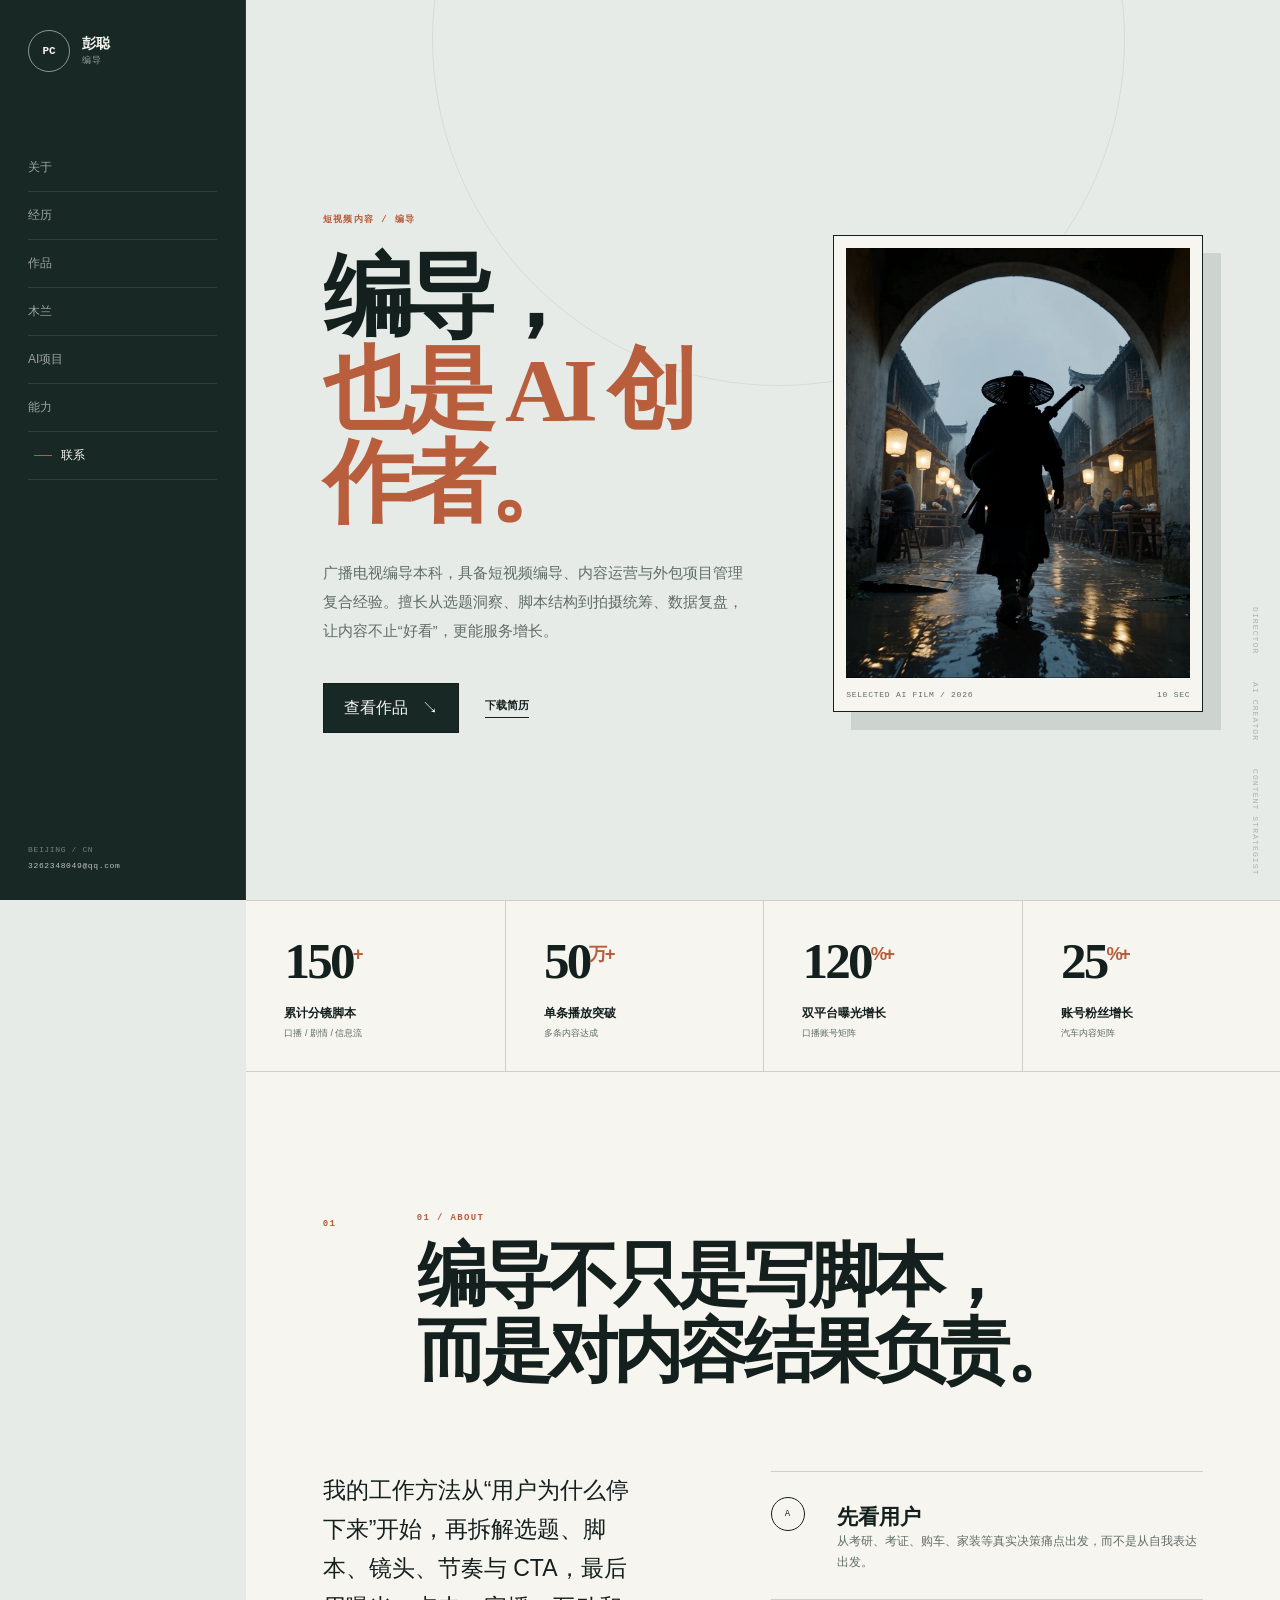
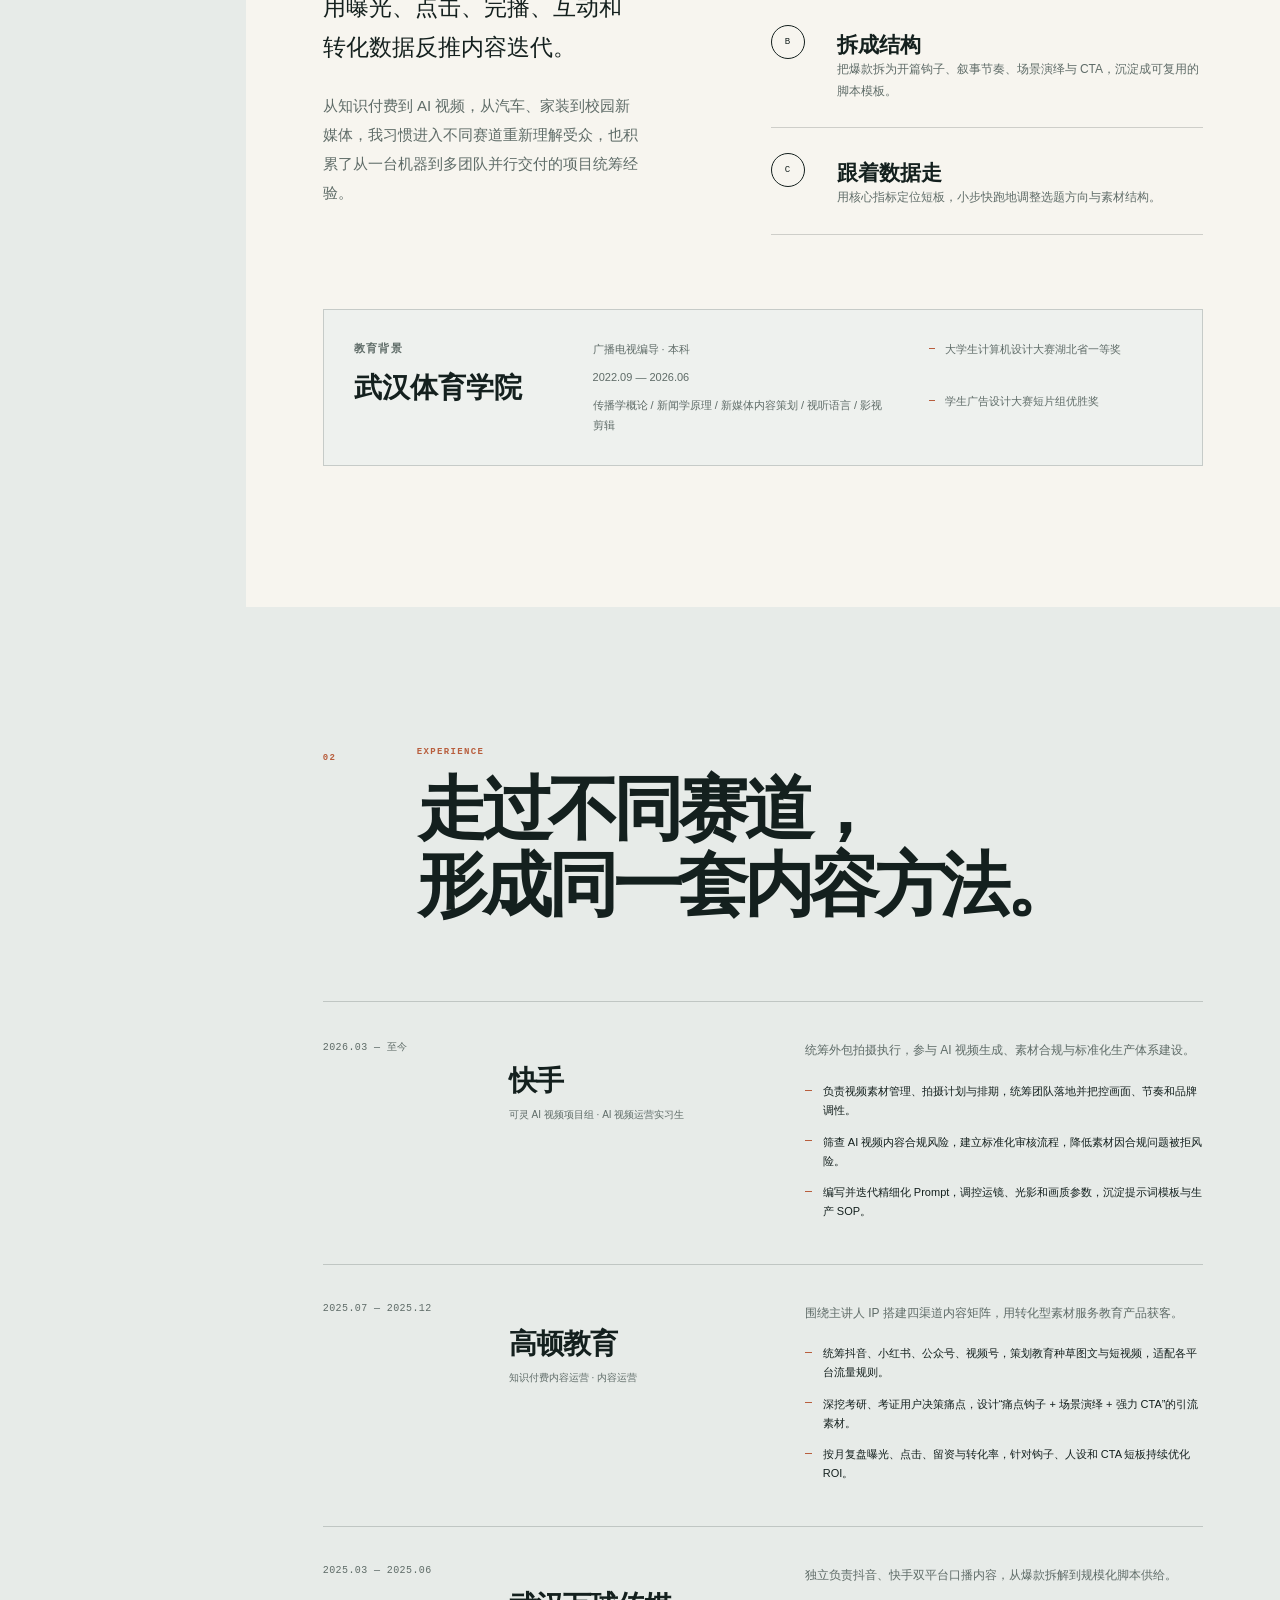
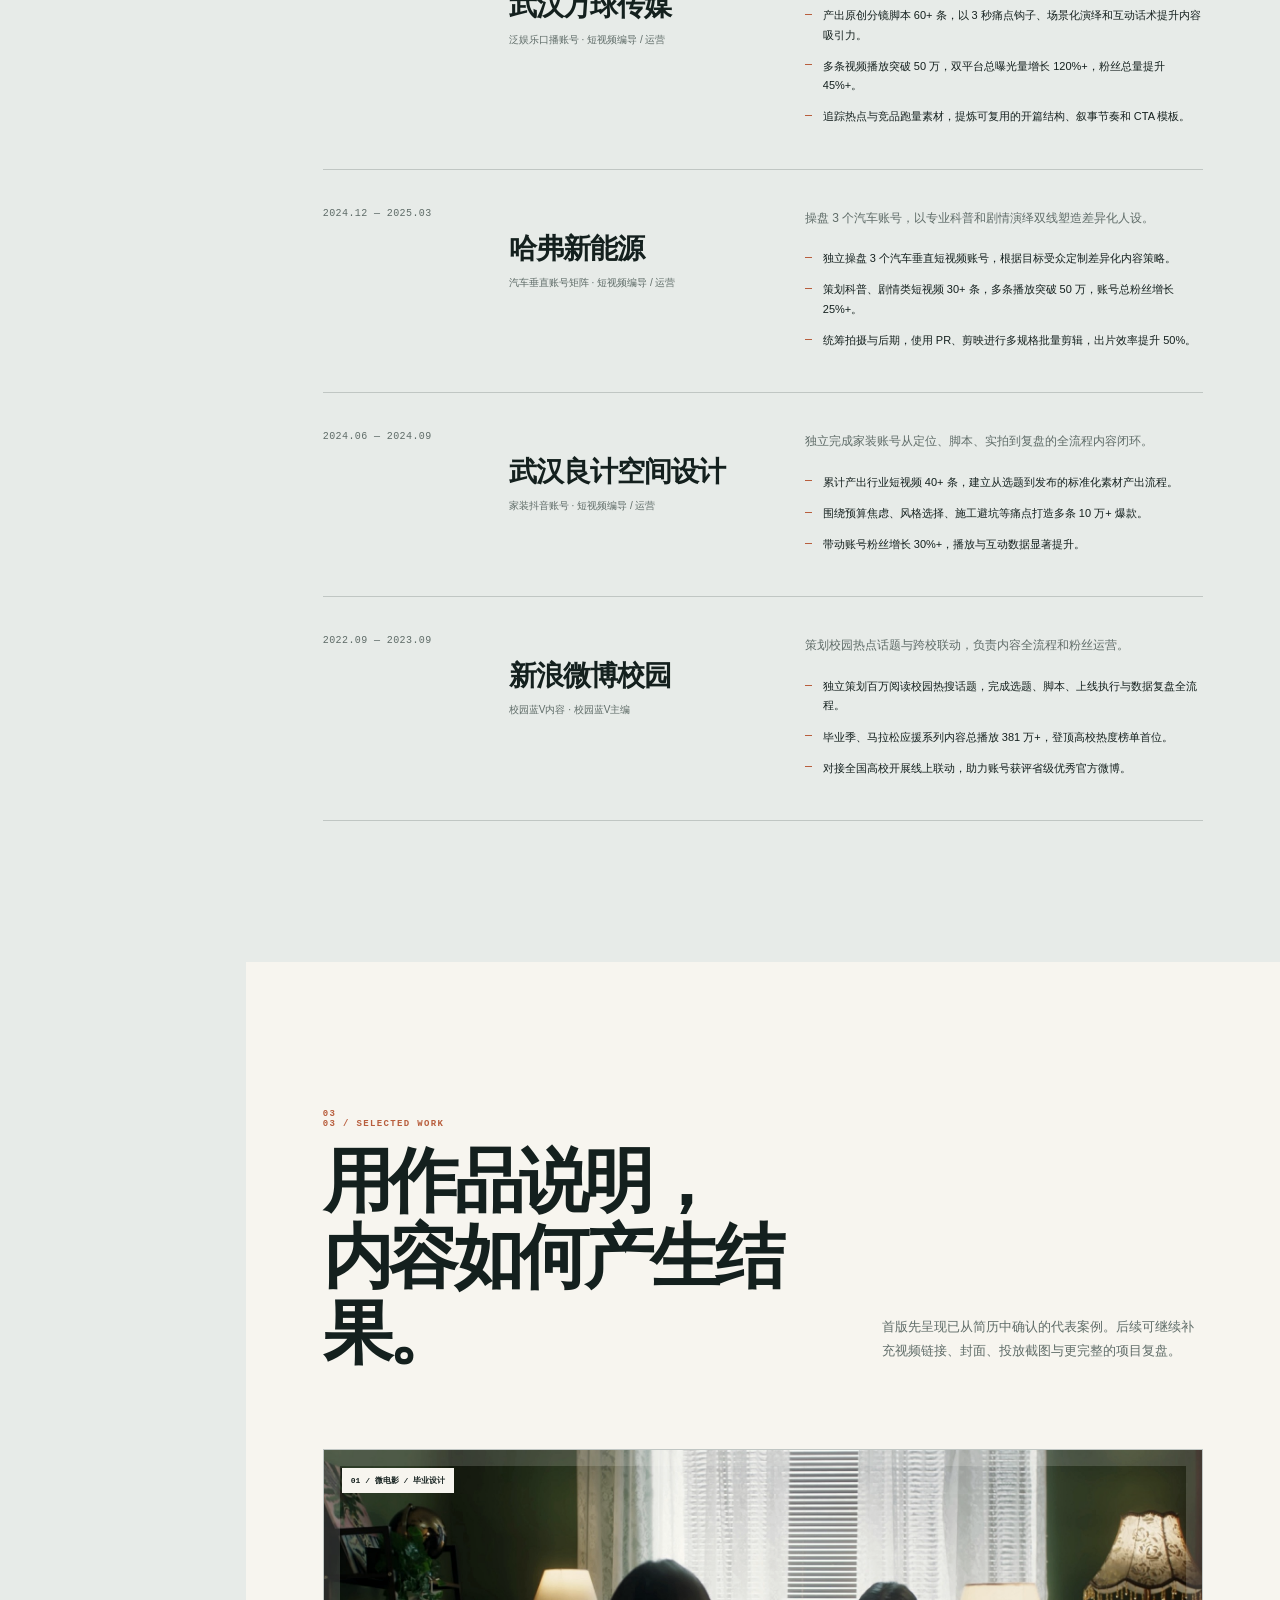
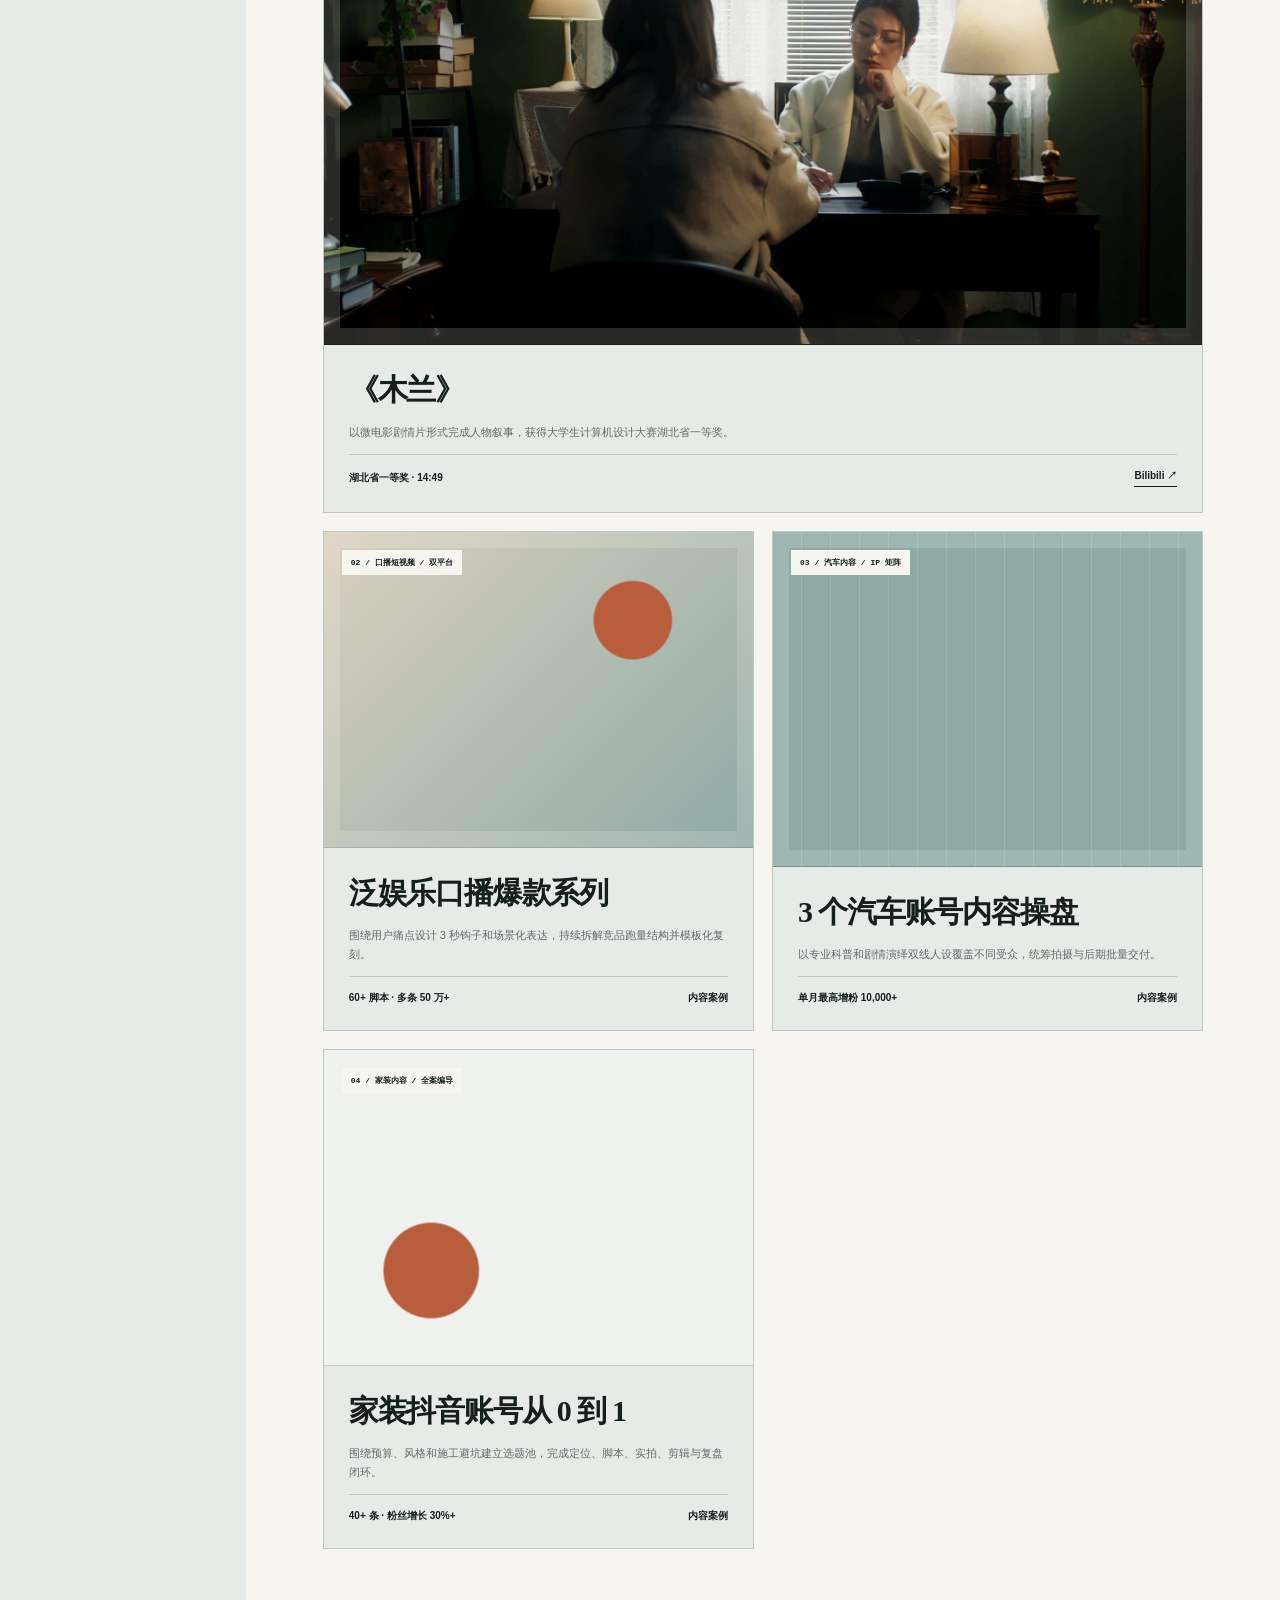
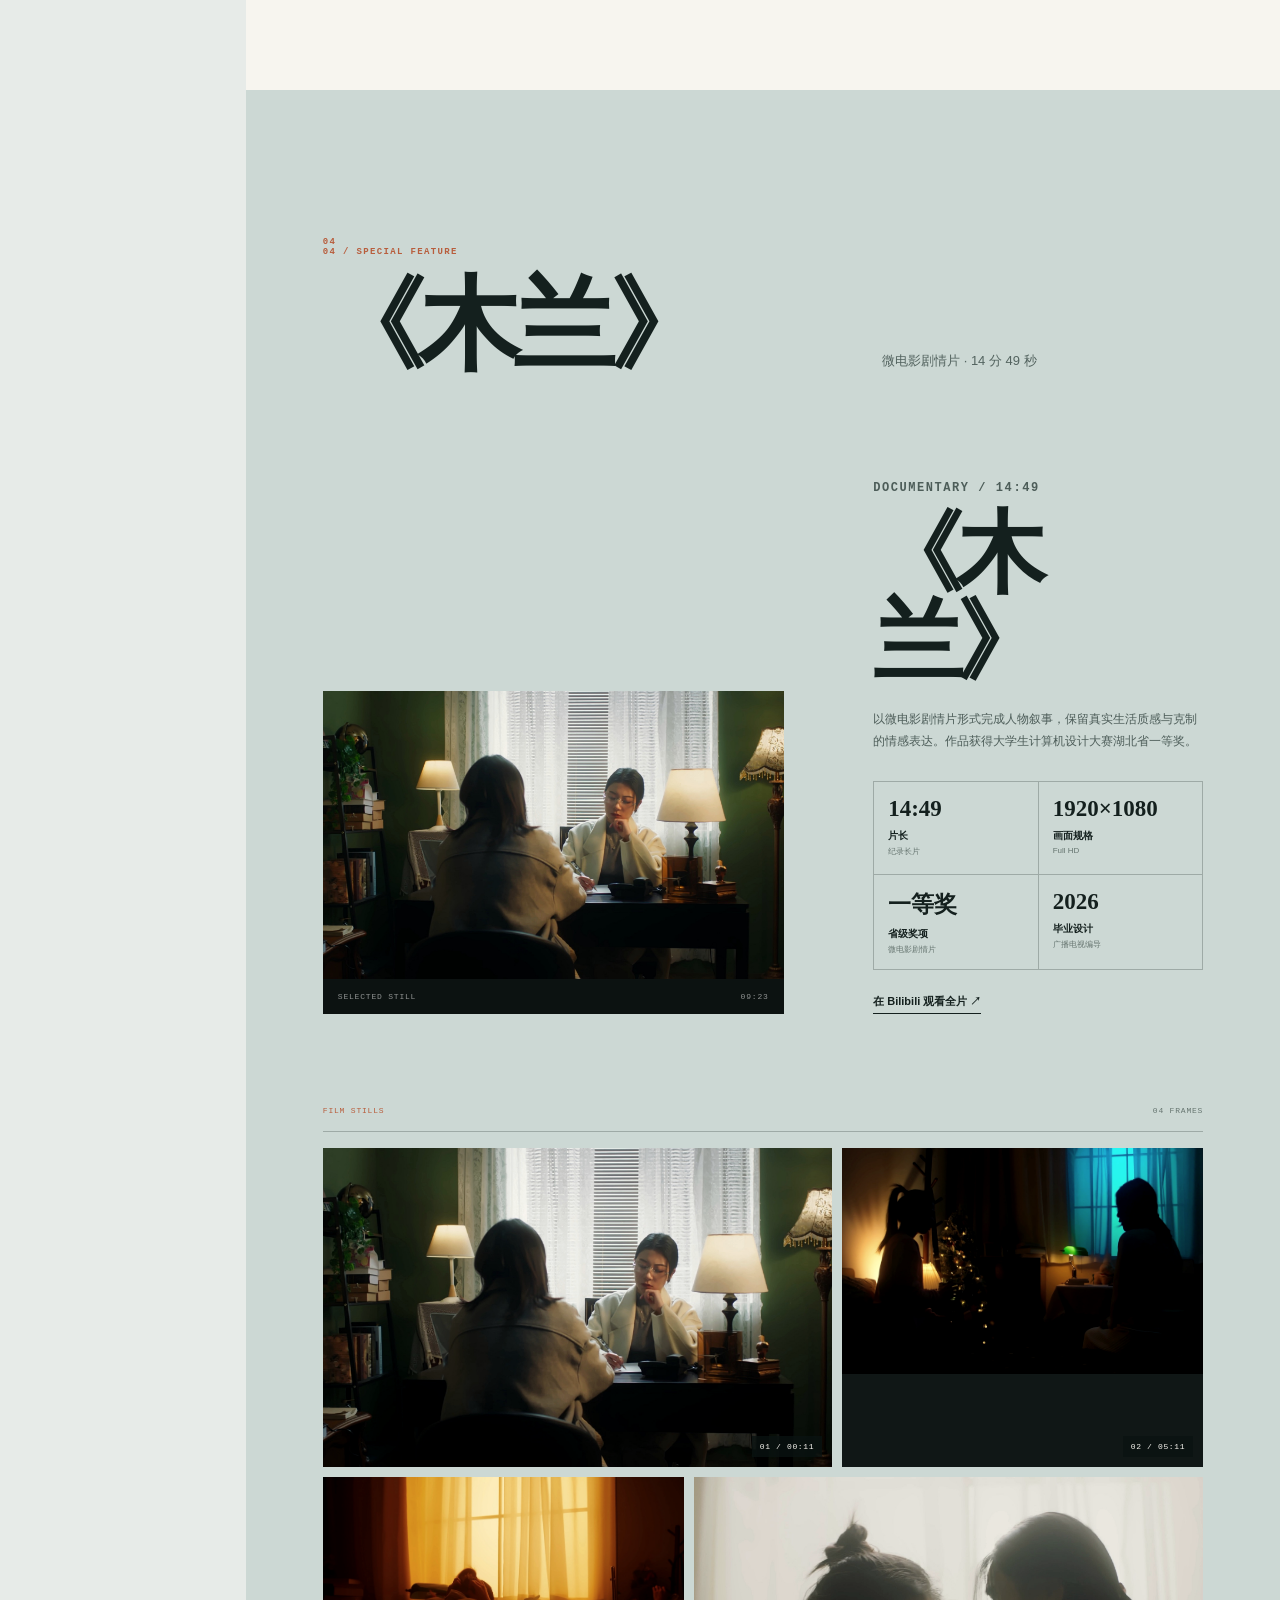
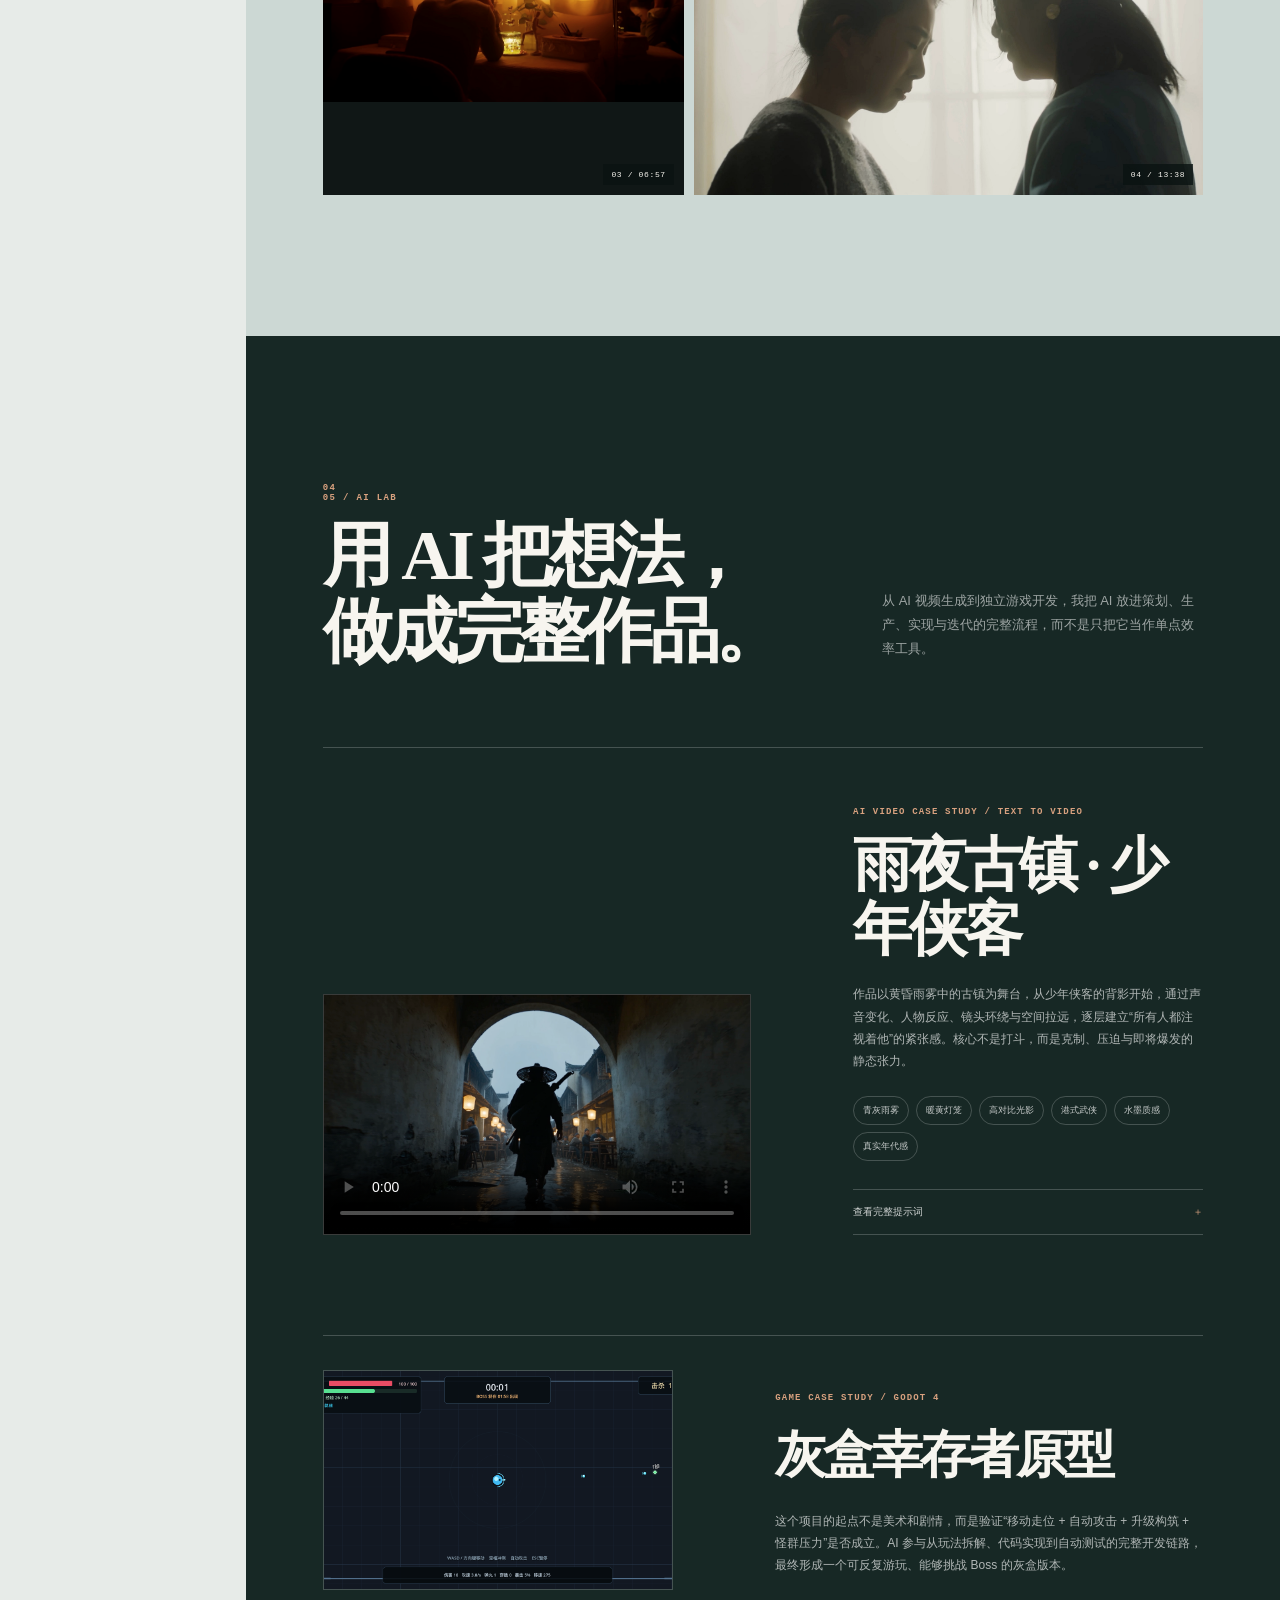
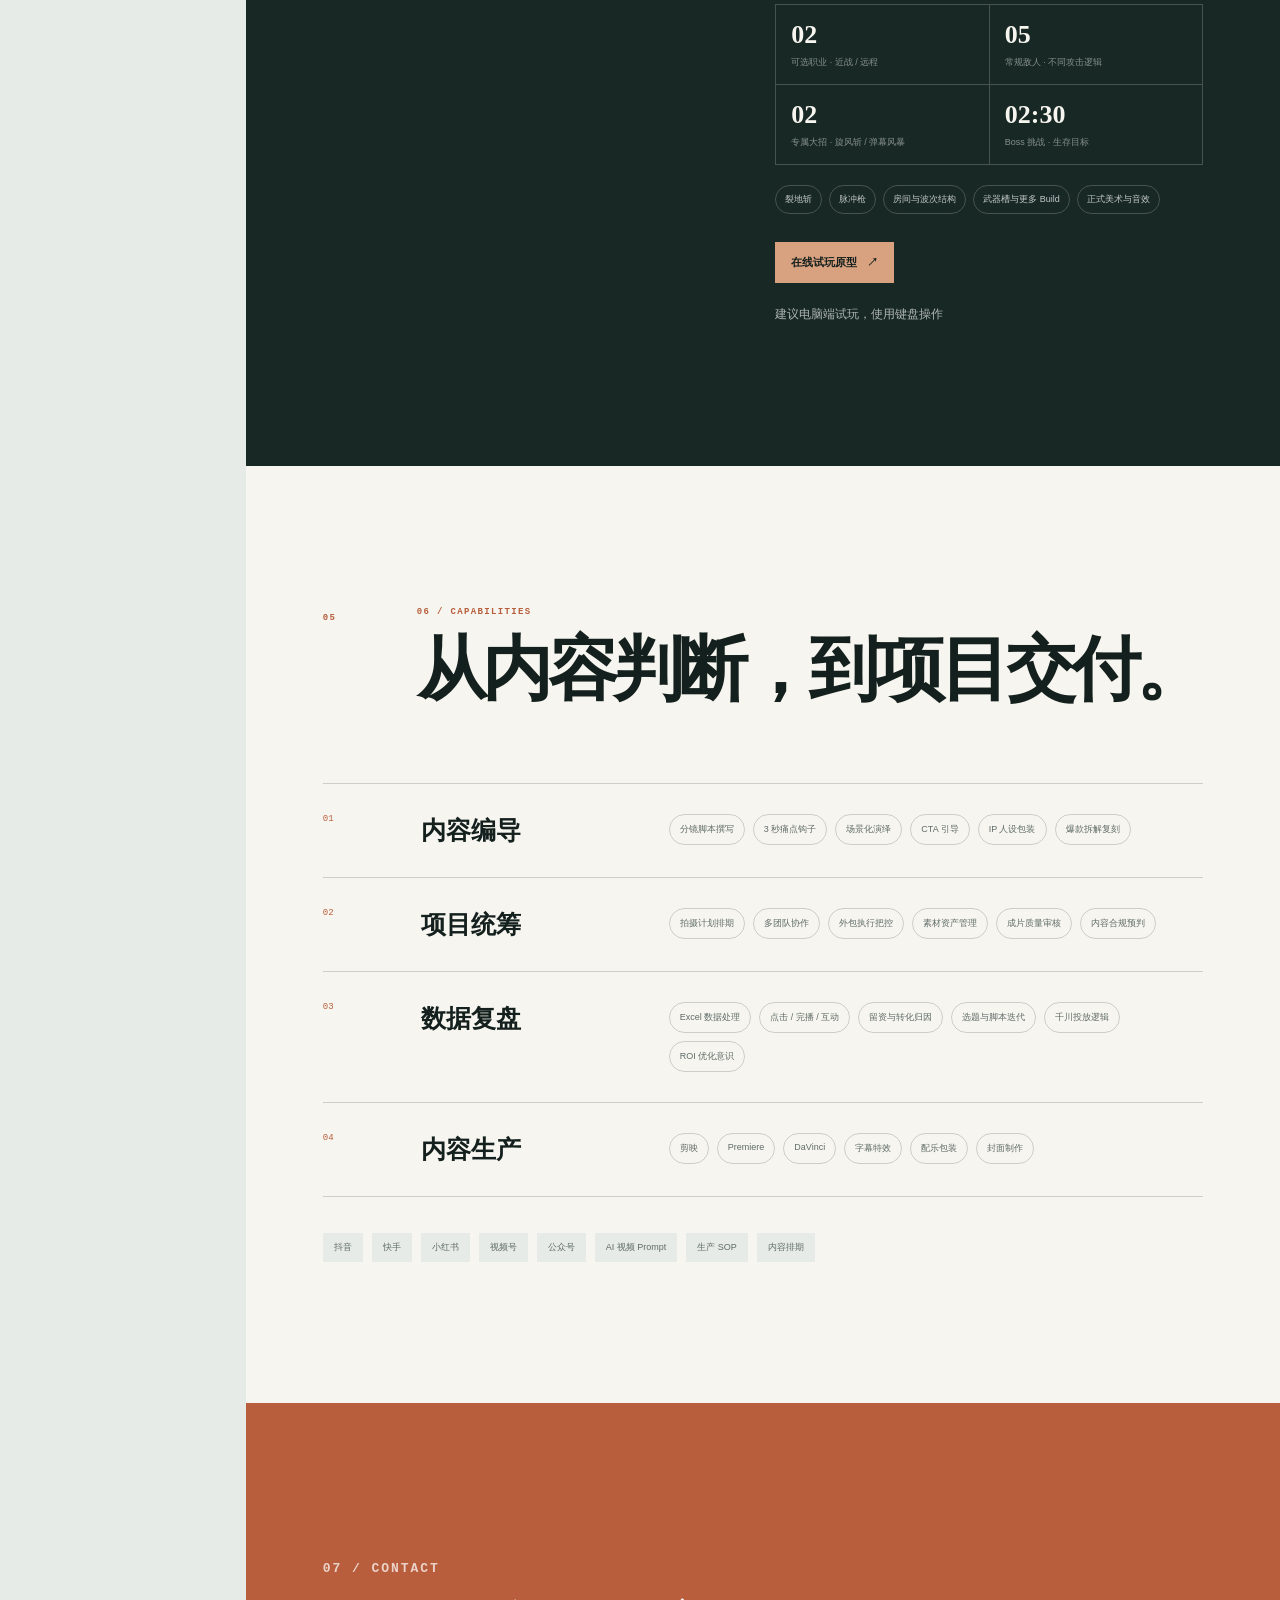
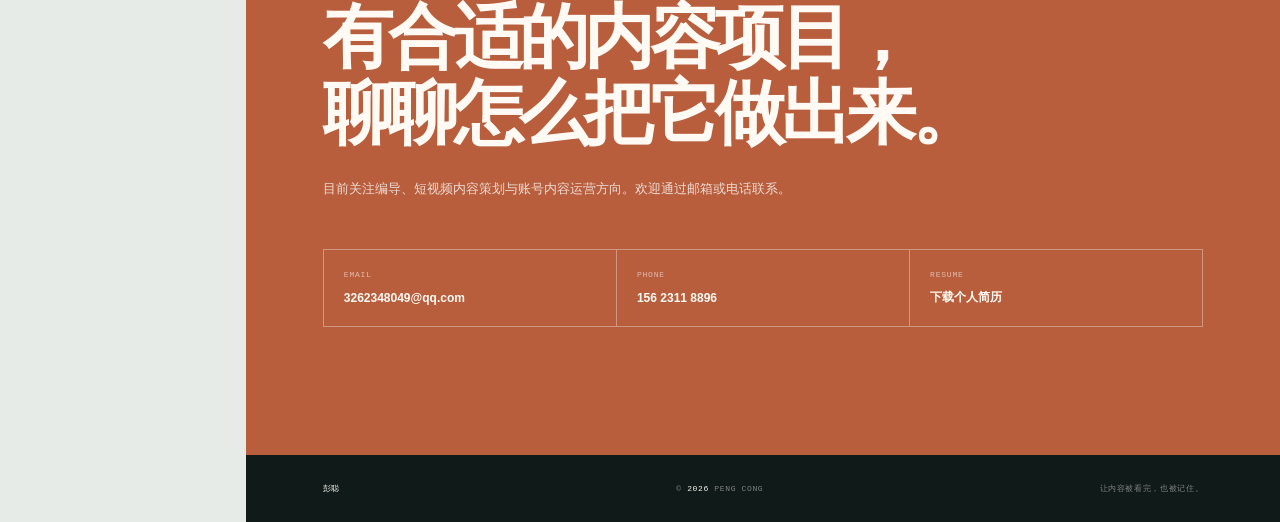
==== commit b7143b7b: "Deploy playable game and launch buttons" ====
--- a/cinematic/index.html
+++ b/cinematic/index.html
@@ -15,7 +15,7 @@
     <meta property="og:image:height" content="630" />
     <meta name="twitter:card" content="summary_large_image" />
     <link rel="icon" href="../assets/icons/favicon.svg" type="image/svg+xml" />
-    <link rel="stylesheet" href="assets/styles.css?v=20260911b" />
+    <link rel="stylesheet" href="assets/styles.css?v=20260911d" />
   </head>
   <body>
     <a class="skip-link" href="#main">跳至主要内容</a>
@@ -177,7 +177,7 @@
       </footer>
     </div>
 
-    <script src="assets/content.js?v=20260911b"></script>
-    <script src="assets/main.js?v=20260911b"></script>
+    <script src="assets/content.js?v=20260911d"></script>
+    <script src="assets/main.js?v=20260911d"></script>
   </body>
 </html>
--- a/cinematic/assets/styles.css
+++ b/cinematic/assets/styles.css
@@ -1147,6 +1147,33 @@
   margin-top: 20px;
 }
 
+.game-play-link {
+  display: inline-flex;
+  align-items: center;
+  gap: 10px;
+  margin-top: 28px;
+  padding: 12px 15px;
+  border: 1px solid #d8a17f;
+  background: #d8a17f;
+  color: var(--ink);
+  font-size: 11px;
+  font-weight: 800;
+  transition:
+    background-color 200ms ease,
+    transform 220ms var(--ease);
+}
+
+.game-play-link:hover {
+  background: var(--paper);
+  transform: translateY(-2px);
+}
+
+.game-play-note {
+  margin-top: 10px;
+  color: rgba(255, 255, 255, 0.5);
+  font-size: 9px;
+}
+
 .skills {
   background: var(--paper);
 }
